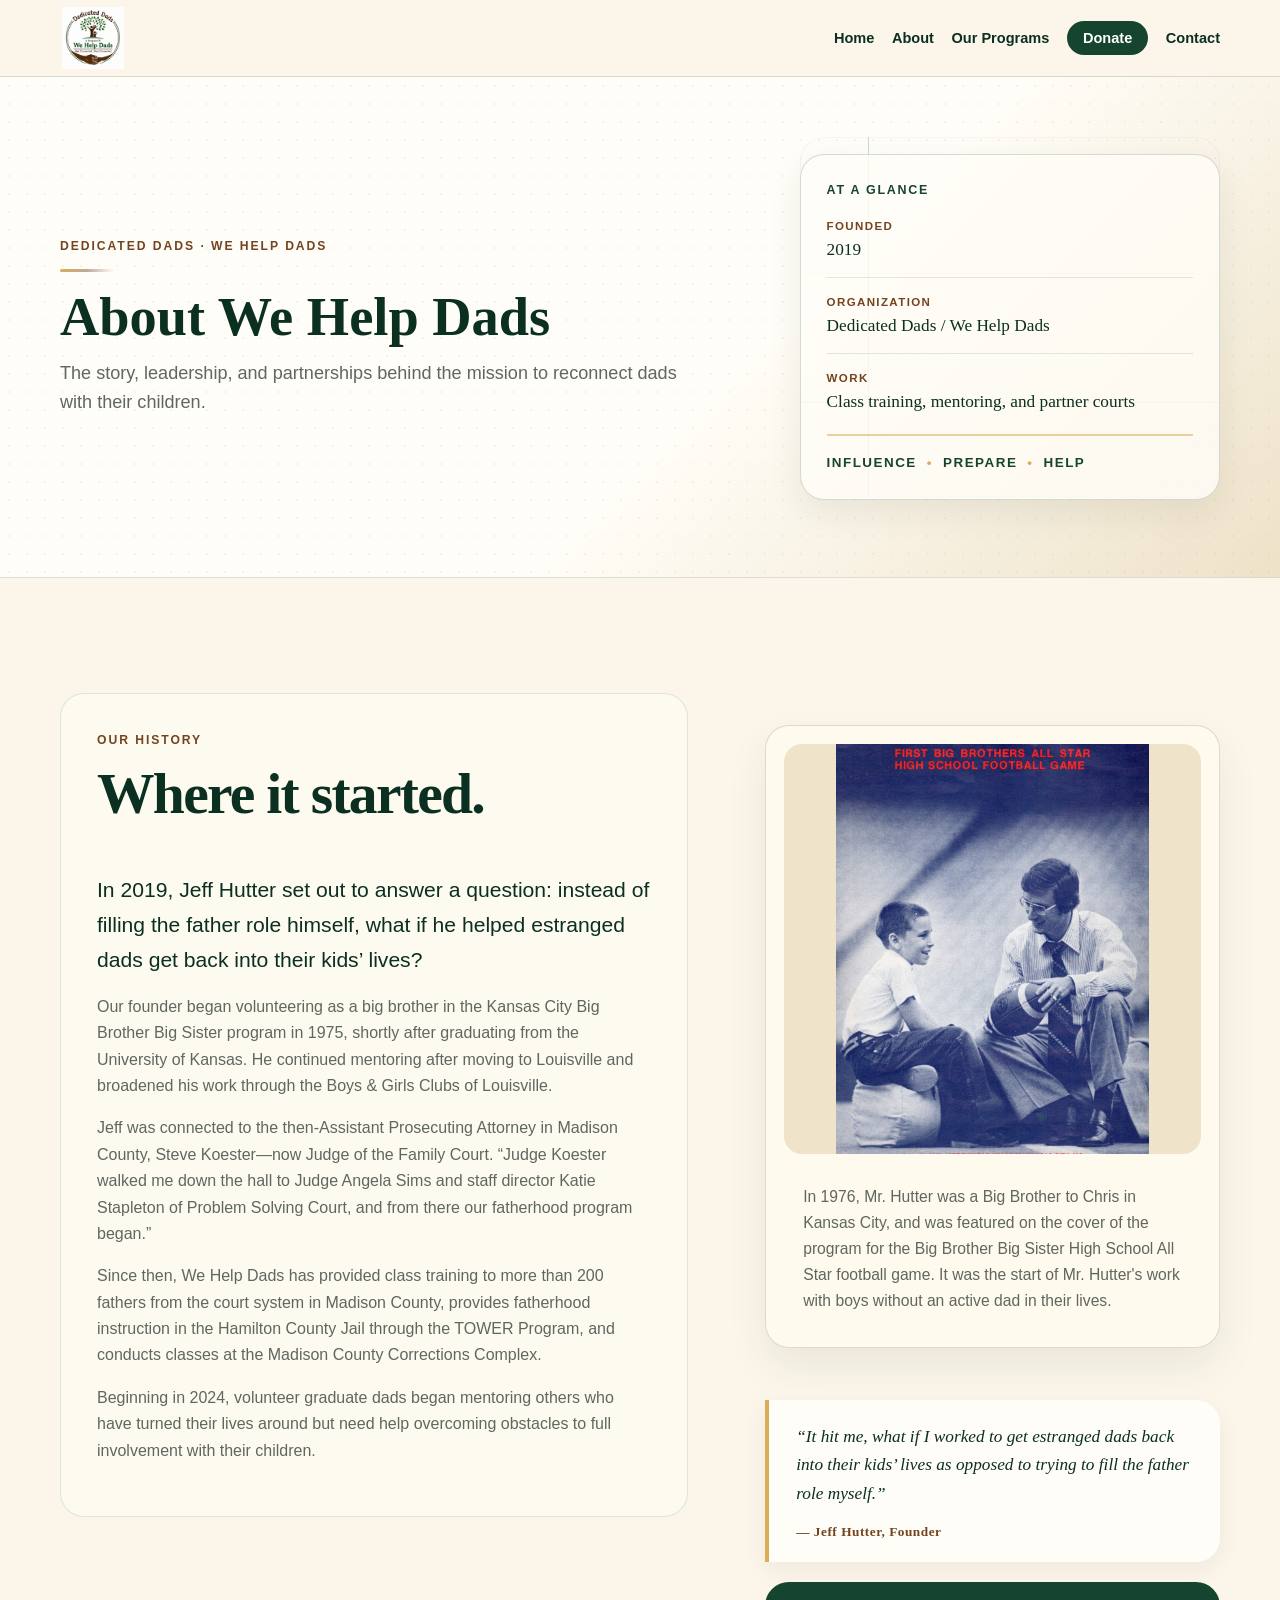
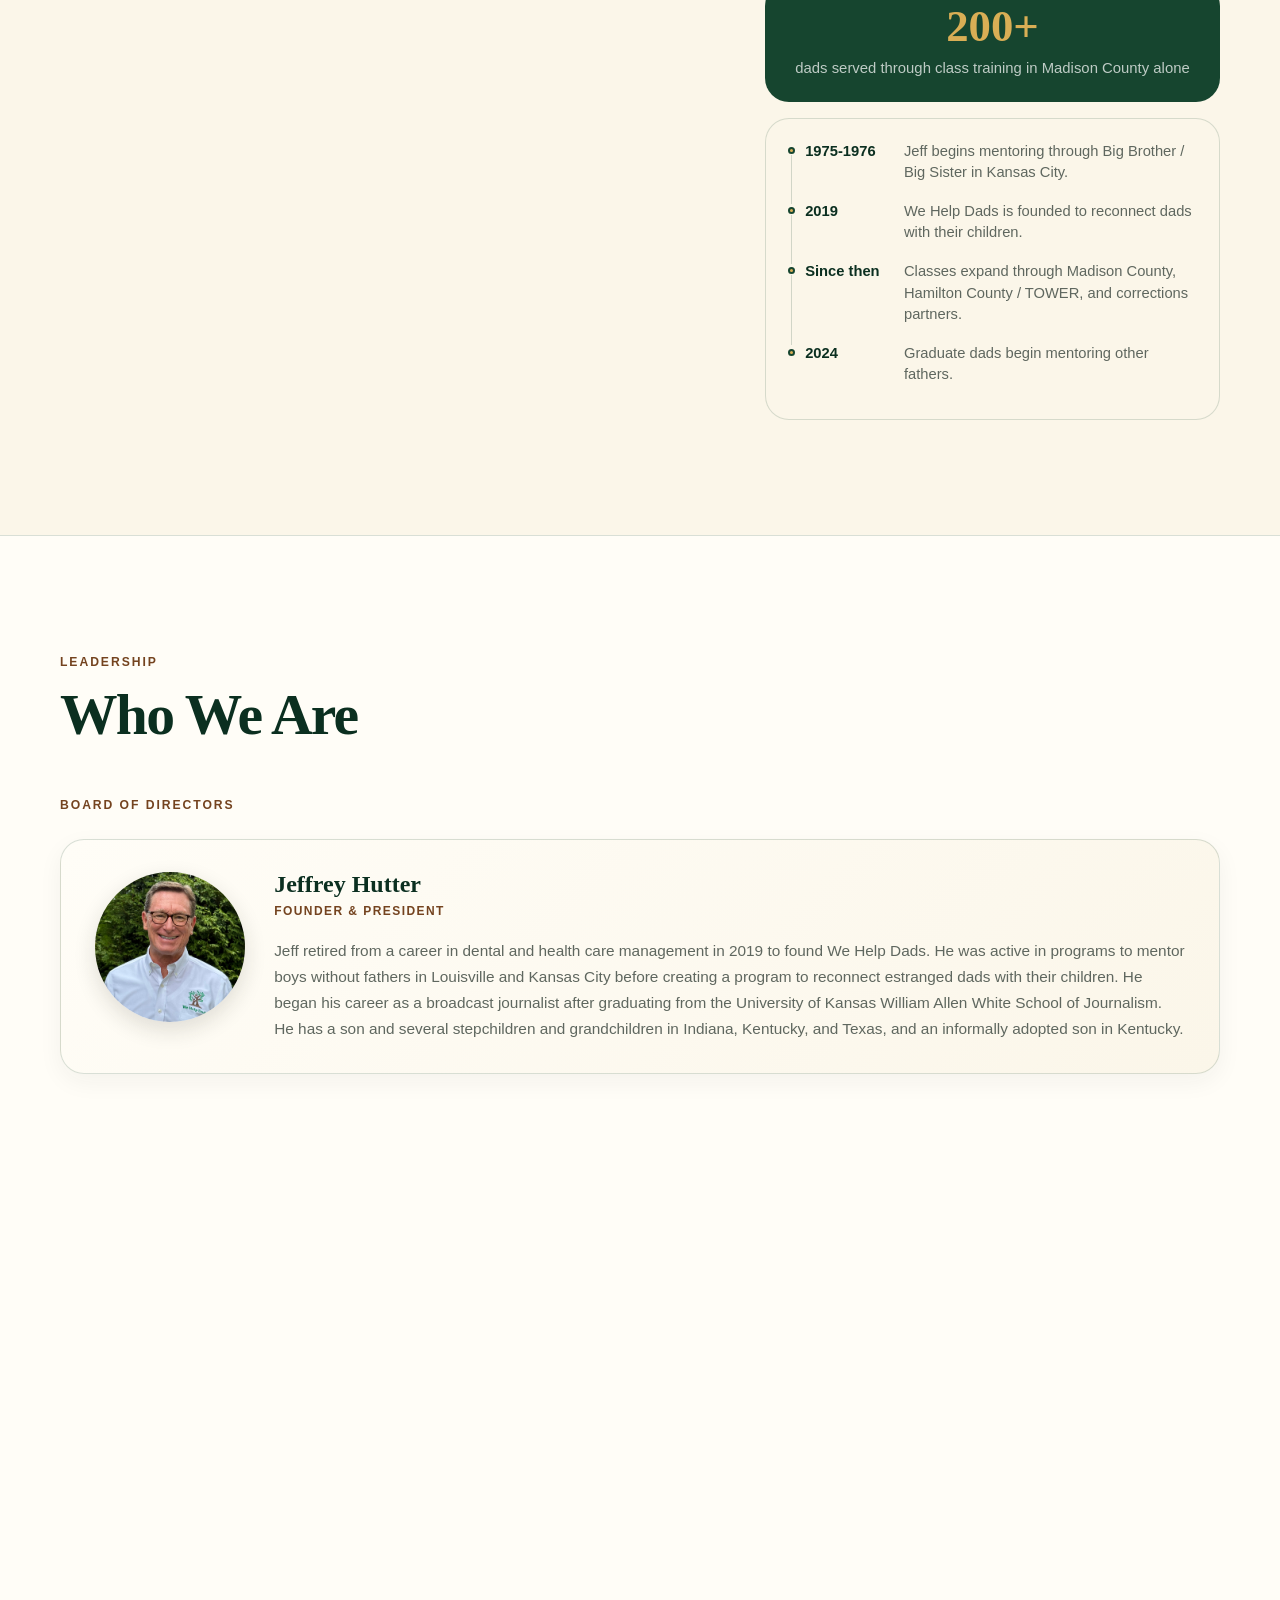
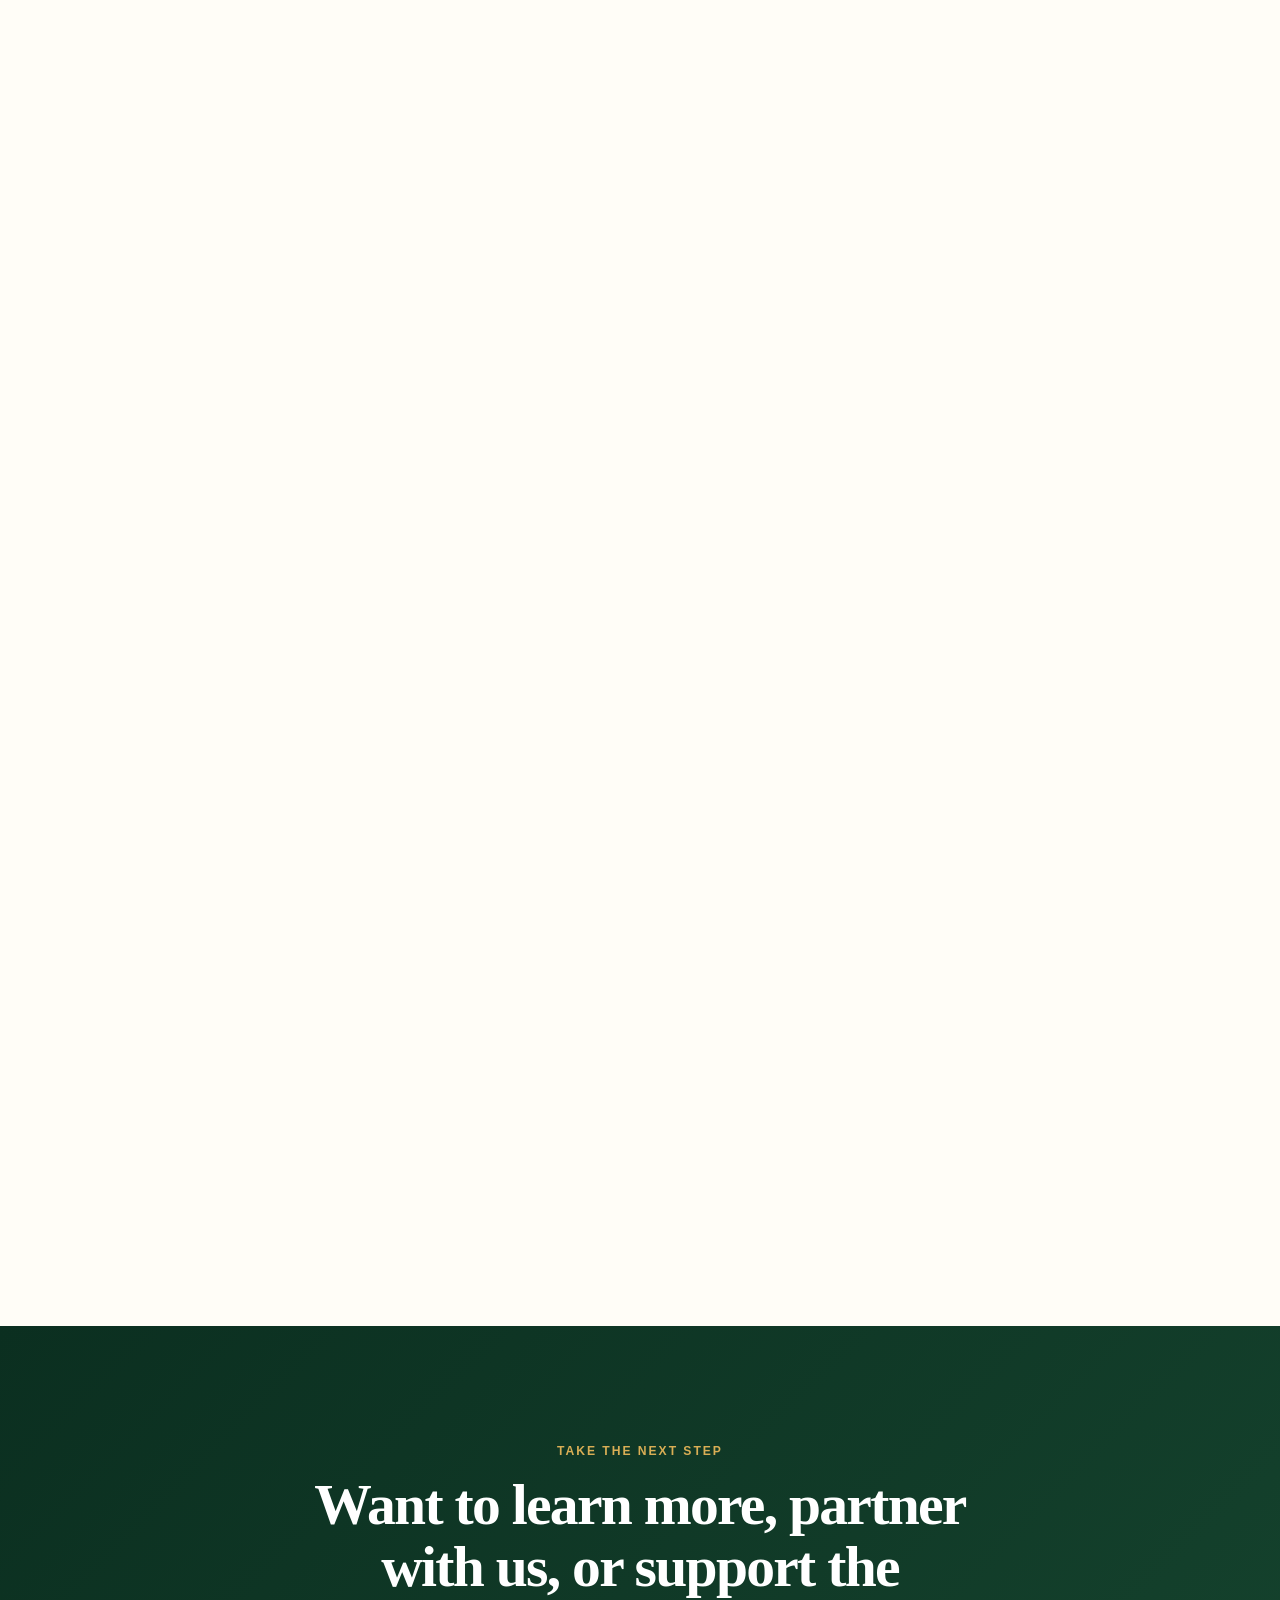
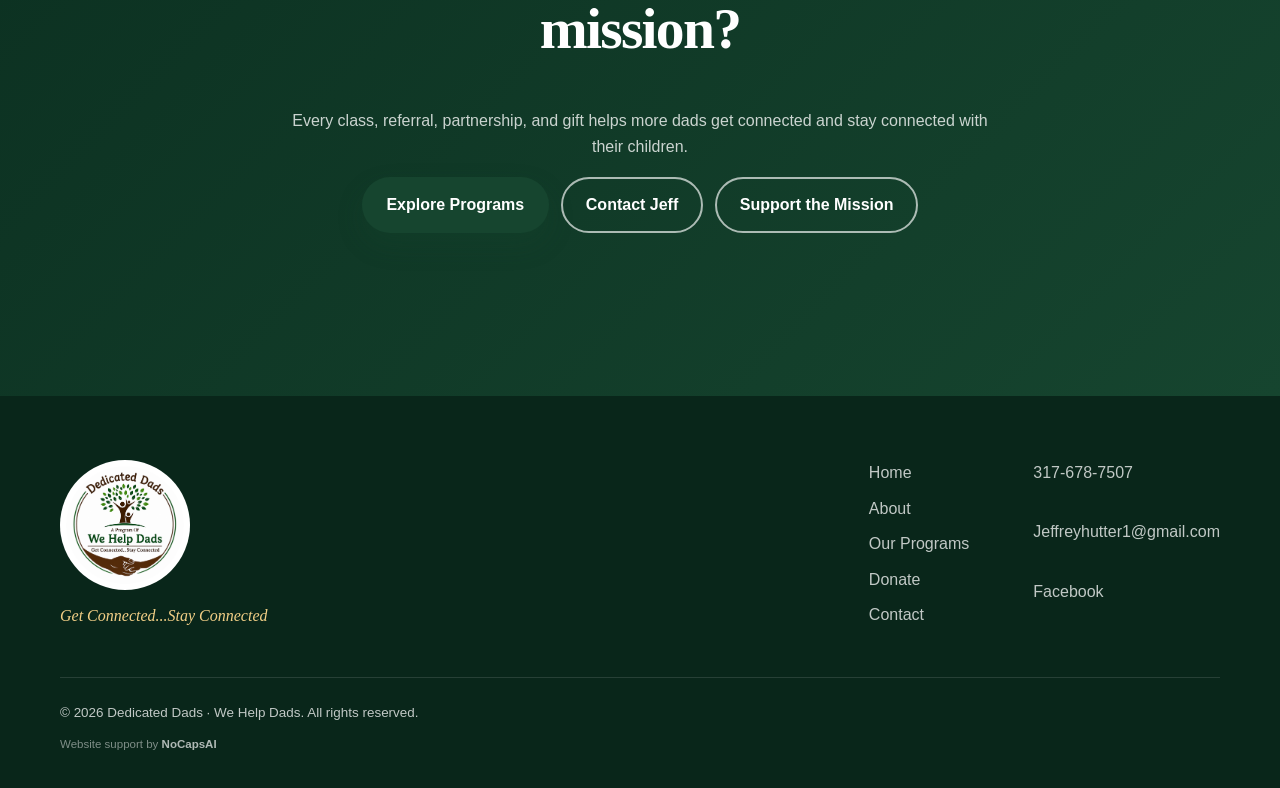
==== about.html @ ce5dfdf8 "Update site content photos and testimonial layout" ====
<!DOCTYPE html>
<html lang="en">
<head>
  <meta charset="UTF-8" />
  <meta name="viewport" content="width=device-width, initial-scale=1.0" />
  <title>About | We Help Dads — Dedicated Dads</title>
  <meta name="description" content="Learn about the history, leadership, and partner programs behind We Help Dads and the Dedicated Dads fatherhood program in Indiana." />
  <meta name="theme-color" content="#070d16" />
  <meta property="og:type" content="website" />
  <meta property="og:title" content="About | We Help Dads — Dedicated Dads" />
  <meta property="og:description" content="The story, leadership, and partnerships behind the mission to reconnect dads with their children." />
  <meta property="og:image" content="assets/logos/official-dedicated-dads-we-help-dads-logo.png" />
  <meta property="og:url" content="https://wehelpdads.org/about.html" />
  <meta name="twitter:card" content="summary_large_image" />
  <link rel="icon" href="assets/logos/official-dedicated-dads-we-help-dads-logo.png" type="image/png" />
  <link rel="stylesheet" href="styles.css?v=pages-v1" />
</head>
<body id="top">
  <a class="skip-link" href="#main">Skip to main content</a>

  <header class="site-header">
    <nav class="nav container" aria-label="Primary navigation">
      <a class="nav__brand" href="index.html" aria-label="We Help Dads home">
        <img src="assets/logos/official-dedicated-dads-we-help-dads-logo.png" alt="Dedicated Dads, a program of We Help Dads — Get Connected, Stay Connected" class="nav__logo" />
      </a>

      <button class="nav__toggle" id="navToggle" aria-expanded="false" aria-controls="navMenu" aria-label="Open menu">
        <span></span><span></span><span></span>
      </button>

      <ul class="nav__menu" id="navMenu">
        <li><a href="index.html">Home</a></li>

        <li class="nav__item--dropdown">
          <a href="about.html" aria-haspopup="true" aria-current="page">About</a>
          <ul class="nav__dropdown" aria-label="About">
            <li><a href="about.html#history">Our History</a></li>
            <li><a href="about.html#who-we-are">Who We Are</a></li>
            <li><a href="about.html#board">Board of Directors</a></li>
            <li><a href="about.html#partners">Partner Programs</a></li>
          </ul>
        </li>

        <li class="nav__item--dropdown">
          <a href="programs.html" aria-haspopup="true">Our Programs</a>
          <ul class="nav__dropdown" aria-label="Our Programs">
            <li><a href="programs.html">Programs Overview</a></li>
            <li><a href="programs.html#influence">Influence</a></li>
            <li><a href="programs.html#prepare">Prepare</a></li>
            <li><a href="programs.html#help">Help</a></li>
            <li><a href="programs.html#dedicated-dads-20">Dedicated Dads 2.0</a></li>
          </ul>
        </li>

        <li><a class="nav__cta" href="donate.html">Donate</a></li>
        <li><a href="contact.html">Contact</a></li>
      </ul>
    </nav>
  </header>

  <main id="main">
    <section class="page-banner page-banner--about" aria-labelledby="about-page-title">
      <div class="container page-banner__grid">
        <div class="page-banner__copy reveal">
          <p class="eyebrow">Dedicated Dads &middot; We Help Dads</p>
          <div class="hero-accent" aria-hidden="true"></div>
          <h1 id="about-page-title">About We Help Dads</h1>
          <p class="page-banner__lead">The story, leadership, and partnerships behind the mission to reconnect dads with their children.</p>
        </div>

        <aside class="about-summary reveal" aria-label="About We Help Dads summary">
          <p class="about-summary__kicker">At a glance</p>
          <dl class="about-summary__facts">
            <div>
              <dt>Founded</dt>
              <dd>2019</dd>
            </div>
            <div>
              <dt>Organization</dt>
              <dd>Dedicated Dads / We Help Dads</dd>
            </div>
            <div>
              <dt>Work</dt>
              <dd>Class training, mentoring, and partner courts</dd>
            </div>
          </dl>
          <p class="about-summary__pillars">Influence <span aria-hidden="true">&bull;</span> Prepare <span aria-hidden="true">&bull;</span> Help</p>
        </aside>
      </div>
    </section>

    <section class="section" id="history" aria-labelledby="history-title">
      <div class="container">
        <div class="history-layout">
          <div class="history-story reveal">
            <p class="eyebrow">Our History</p>
            <h2 id="history-title">Where it started.</h2>

            <p class="lead">In 2019, Jeff Hutter set out to answer a question: instead of filling the father role himself, what if he helped estranged dads get back into their kids&rsquo; lives?</p>

            <p>Our founder began volunteering as a big brother in the Kansas City Big Brother Big Sister program in 1975, shortly after graduating from the University of Kansas. He continued mentoring after moving to Louisville and broadened his work through the Boys &amp; Girls Clubs of Louisville.</p>

            <p>Jeff was connected to the then-Assistant Prosecuting Attorney in Madison County, Steve Koester&mdash;now Judge of the Family Court. &ldquo;Judge Koester walked me down the hall to Judge Angela Sims and staff director Katie Stapleton of Problem Solving Court, and from there our fatherhood program began.&rdquo;</p>

            <p>Since then, We Help Dads has provided class training to more than 200 fathers from the court system in Madison County, provides fatherhood instruction in the Hamilton County Jail through the TOWER Program, and conducts classes at the Madison County Corrections Complex.</p>

            <p>Beginning in 2024, volunteer graduate dads began mentoring others who have turned their lives around but need help overcoming obstacles to full involvement with their children.</p>
          </div>

          <aside class="history__aside reveal">
            <figure class="history-photo">
              <img src="assets/images/about/jeff-big-brother-1976.jpg" alt="Jeff Hutter as a Big Brother to Chris in Kansas City in 1976" />
              <figcaption>
                In 1976, Mr. Hutter was a Big Brother to Chris in Kansas City, and was featured on the cover of the program for the Big Brother Big Sister High School All Star football game. It was the start of Mr. Hutter's work with boys without an active dad in their lives.
              </figcaption>
            </figure>

            <blockquote class="history__quote">
              <p>&ldquo;It hit me, what if I worked to get estranged dads back into their kids&rsquo; lives as opposed to trying to fill the father role myself.&rdquo;</p>
              <cite>&mdash; Jeff Hutter, Founder</cite>
            </blockquote>

            <div class="history__side-grid">
              <div class="history__stat">
                <strong>200+</strong>
                <span>dads served through class training in Madison County alone</span>
              </div>

              <ol class="history-timeline" aria-label="We Help Dads milestones">
                <li><time>1975-1976</time><span>Jeff begins mentoring through Big Brother / Big Sister in Kansas City.</span></li>
                <li><time>2019</time><span>We Help Dads is founded to reconnect dads with their children.</span></li>
                <li><time>Since then</time><span>Classes expand through Madison County, Hamilton County / TOWER, and corrections partners.</span></li>
                <li><time>2024</time><span>Graduate dads begin mentoring other fathers.</span></li>
              </ol>
            </div>
          </aside>
        </div>
      </div>
    </section>

    <section class="section board" id="who-we-are" aria-labelledby="who-we-are-title">
      <div class="container">
        <div class="section-heading reveal">
          <p class="eyebrow">Leadership</p>
          <h2 id="who-we-are-title">Who We Are</h2>
        </div>

        <div id="board">
          <p class="eyebrow" style="margin-bottom:1.5rem">Board of Directors</p>

          <article class="board-card board-card--founder reveal">
            <img class="board-card__photo" src="assets/images/board/jeff-hutter.jpg" alt="Jeffrey Hutter, Founder and President of We Help Dads" />
            <div class="board-card__info">
              <h3 class="board-card__name">Jeffrey Hutter</h3>
              <p class="board-card__role">Founder &amp; President</p>
              <p class="board-card__bio">Jeff retired from a career in dental and health care management in 2019 to found We Help Dads. He was active in programs to mentor boys without fathers in Louisville and Kansas City before creating a program to reconnect estranged dads with their children. He began his career as a broadcast journalist after graduating from the University of Kansas William Allen White School of Journalism. He has a son and several stepchildren and grandchildren in Indiana, Kentucky, and Texas, and an informally adopted son in Kentucky.</p>
            </div>
          </article>

          <div class="board__member-grid">
            <article class="board-card board-card--photo reveal">
              <img class="board-card__photo" src="assets/images/board/randy-jaros.jpg" alt="Randy Jaros, Treasurer" />
              <div class="board-card__info">
                <h3 class="board-card__name">Randy Jaros</h3>
                <p class="board-card__role">Treasurer</p>
              </div>
            </article>

            <article class="board-card board-card--photo board-card--bio reveal">
              <img class="board-card__photo" src="assets/images/board/ryno-farley.png" alt="Ryan Farley, Secretary" />
              <div class="board-card__info">
                <h3 class="board-card__name">Ryan Farley</h3>
                <p class="board-card__role">Secretary</p>
                <p class="board-card__bio">Ryan is a dedicated addiction recovery professional with over 6 years of experience in mental health and substance use treatment. He has a strong background in program development, mentorship, and community outreach, with a passion for breaking the stigma surrounding addiction and promoting recovery. As a full-time father of two, Ryan leads with purpose, balancing his professional work with his most important role&mdash;being present for his children every day. He is committed to helping individuals and families find hope, build resilience, and create lasting change through support, education, and second chances.</p>
              </div>
            </article>

            <article class="board-card board-card--photo reveal">
              <div class="board-card__initials" aria-hidden="true">TJ</div>
              <div class="board-card__info">
                <h3 class="board-card__name">Tressena Jones</h3>
                <p class="board-card__role">Board Member</p>
              </div>
            </article>

            <article class="board-card board-card--photo reveal">
              <img class="board-card__photo" src="assets/images/board/mike-cox.jpg" alt="Mike Cox, Board Member" />
              <div class="board-card__info">
                <h3 class="board-card__name">Mike Cox</h3>
                <p class="board-card__role">Board Member</p>
              </div>
            </article>
          </div>
        </div>

        <section class="advisors-panel reveal" aria-labelledby="advisors-title">
          <div>
            <p class="eyebrow">Program Advisors</p>
            <h3 id="advisors-title">Guidance rooted in psychology, court experience, and fatherhood support.</h3>
          </div>
          <ul class="board__advisor-list">
            <li><strong>John Wenger, Ph.D</strong><span>Psychology, Advisor to Madison County, IN, Problem Solving Court</span></li>
            <li><strong>Tom Murray, Ph.D</strong><span>Psychology, Initial Program Advisor &amp; Instructor, Anderson University</span></li>
          </ul>
        </section>
      </div>
    </section>

    <section class="section start" id="partners" aria-labelledby="partners-title">
      <div class="container">
        <div class="section-heading reveal">
          <p class="eyebrow">Where We Work</p>
          <h2 id="partners-title">Partner Programs</h2>
          <p>We Help Dads has been a fatherhood resource for these court programs across Indiana.</p>
        </div>

        <div class="partner-list reveal">
          <ul>
            <li>The Problem Solving Court of Madison County</li>
            <li>The Problem Solving Court of Grant County</li>
            <li>The TOWER Program on Hamilton County Corrections</li>
            <li>The Madison County Correction Department</li>
            <li>The Madison County Community Justice Department</li>
          </ul>
          <div class="partner-list__note">
            <p>We Help Dads coordinates for Madison County Family Court a grant from the Indiana Supreme Court to provide free legal assistance to parents referred by agencies seeking expanded rights with their children.</p>
          </div>
        </div>
      </div>
    </section>

    <section class="section about-cta" id="contact" aria-labelledby="contact-title">
      <div class="container section-heading section-heading--center reveal">
        <p class="eyebrow">Take the next step</p>
        <h2 id="contact-title">Want to learn more, partner with us, or support the mission?</h2>
        <p>Every class, referral, partnership, and gift helps more dads get connected and stay connected with their children.</p>
        <div class="button-row button-row--center">
          <a class="btn btn--primary" href="programs.html">Explore Programs</a>
          <a class="btn btn--secondary" href="contact.html">Contact Jeff</a>
          <a class="btn btn--secondary" href="donate.html">Support the Mission</a>
        </div>
      </div>
    </section>
  </main>

  <!-- TODO: Do not add mascot/assistant widget unless Jeff explicitly approves it. -->

  <footer class="footer">
    <div class="container footer__grid">
      <div class="footer__brand">
        <img src="assets/logos/official-dedicated-dads-we-help-dads-logo.png" alt="Dedicated Dads, a program of We Help Dads" />
        <p>Get Connected...Stay Connected</p>
      </div>

      <nav class="footer__nav" aria-label="Footer navigation">
        <a href="index.html">Home</a>
        <a href="about.html">About</a>
        <a href="programs.html">Our Programs</a>
        <a href="donate.html">Donate</a>
        <a href="contact.html">Contact</a>
      </nav>

      <div class="footer__contact">
        <a href="tel:+13176787507">317-678-7507</a>
        <a href="mailto:Jeffreyhutter1@gmail.com">Jeffreyhutter1@gmail.com</a>
        <a href="https://www.facebook.com/WeHelpDads/" target="_blank" rel="noopener noreferrer">Facebook</a>
      </div>

      <p class="footer__legal">&copy; <span id="year"></span> Dedicated Dads &middot; We Help Dads. All rights reserved.</p>
      <p class="footer__credit">Website support by <a href="https://nocapsai.com" target="_blank" rel="noopener noreferrer">NoCapsAI</a></p>
    </div>
  </footer>

  <script src="script.js?v=board-v1"></script>
</body>
</html>
---- styles.css ----
:root {
  --cream:#fbf6e9; --paper:#fffdf7; --cream-deep:#eee2c8;
  --forest:#16452f; --forest-dark:#0b2f20; --leaf:#2c7a47;
  --brown:#74431f; --tan:#c79a61; --gold:#d9ae55;
  --ink:#20251f; --muted:#5f675f; --line:rgba(22,69,47,.16);
  --shadow:0 24px 60px rgba(32,37,31,.13); --radius:24px;
  --maxw:1160px; --ease:cubic-bezier(.22,.61,.36,1);
}
*,*::before,*::after{box-sizing:border-box}
html{scroll-behavior:smooth;scroll-padding-top:96px}
body{margin:0;color:var(--ink);background:var(--cream);font-family:"Segoe UI",Roboto,Arial,sans-serif;line-height:1.65;-webkit-font-smoothing:antialiased}
body::before{content:"";position:fixed;inset:0;z-index:-1;opacity:.35;background-image:radial-gradient(rgba(116,67,31,.12) .7px,transparent .7px);background-size:18px 18px}
h1,h2,h3,blockquote{margin-top:0;color:var(--forest-dark);font-family:Georgia,"Times New Roman",serif;line-height:1.08}
h1{font-size:4.35rem;letter-spacing:0}
h2{font-size:clamp(2.15rem,4.5vw,3.7rem);letter-spacing:-.03em}
h3{font-size:1.45rem} p{margin:0 0 1rem} a{color:inherit;text-decoration:none} img{display:block;max-width:100%}
.container{width:min(var(--maxw),91%);margin-inline:auto}.section{padding:clamp(4.5rem,9vw,8rem) 0}
.skip-link{position:fixed;top:-4rem;left:1rem;z-index:999;padding:.7rem 1rem;color:#fff;background:var(--forest);border-radius:8px}.skip-link:focus{top:1rem}
:focus-visible{outline:3px solid var(--gold);outline-offset:4px;border-radius:5px}
.eyebrow{margin-bottom:.8rem;color:var(--brown);font-size:.76rem;font-weight:800;letter-spacing:.16em;text-transform:uppercase}
.lead{color:var(--forest-dark);font-size:clamp(1.12rem,2vw,1.32rem)}
.section-heading{max-width:700px;margin-bottom:3rem}.section-heading--center{margin-inline:auto;text-align:center}.section-heading>p:last-child{color:var(--muted);font-size:1.08rem}
.button-row{display:flex;flex-wrap:wrap;gap:.8rem;align-items:center}.button-row--center{justify-content:center}
.btn{display:inline-flex;min-height:50px;align-items:center;justify-content:center;padding:.8rem 1.4rem;border:2px solid transparent;border-radius:999px;font-weight:750;transition:.2s var(--ease)}
.btn:hover{transform:translateY(-2px)}.btn--primary{color:#fff;background:var(--forest);box-shadow:0 12px 26px rgba(22,69,47,.24)}.btn--primary:hover{background:var(--forest-dark)}
.btn--secondary{color:var(--forest);border-color:var(--forest)}.btn--secondary:hover{background:rgba(22,69,47,.07)}.btn--light{color:var(--forest-dark);background:var(--cream)}
.btn--outline-light{color:#fff;border-color:rgba(255,255,255,.65)}.btn--outline-light:hover{background:rgba(255,255,255,.1)}

.site-header{position:sticky;top:0;z-index:100;background:rgba(251,246,233,.94);border-bottom:1px solid var(--line);backdrop-filter:blur(16px)}
.nav{min-height:76px;display:flex;align-items:center;justify-content:space-between;gap:1.5rem}.nav__brand{flex:none}.nav__logo{width:66px;height:62px;object-fit:contain}
.nav__menu{display:flex;align-items:center;gap:1.1rem;margin:0;padding:0;list-style:none}.nav__menu a{color:var(--forest-dark);font-size:.91rem;font-weight:700}.nav__menu a:hover{color:var(--brown)}
.nav__item--dropdown{position:relative}.nav__dropdown{position:absolute;top:calc(100% + .75rem);left:0;min-width:170px;margin:0;padding:.55rem;list-style:none;background:var(--paper);border:1px solid var(--line);border-radius:12px;box-shadow:var(--shadow);opacity:0;transform:translateY(-6px);pointer-events:none;transition:.2s var(--ease)}
.nav__item--dropdown:hover .nav__dropdown,.nav__item--dropdown:focus-within .nav__dropdown{opacity:1;transform:none;pointer-events:auto}.nav__dropdown a{display:block;padding:.55rem .7rem;color:var(--forest-dark);border-radius:8px}.nav__dropdown a:hover{background:rgba(22,69,47,.08)}
.nav__cta{padding:.55rem 1rem;color:#fff!important;background:var(--forest);border-radius:999px}.nav__toggle{display:none;padding:.5rem;border:0;background:none;cursor:pointer}
.nav__toggle span{display:block;width:26px;height:2px;margin:5px 0;background:var(--forest);transition:.2s}.nav__toggle[aria-expanded=true] span:nth-child(1){transform:translateY(7px) rotate(45deg)}
.nav__toggle[aria-expanded=true] span:nth-child(2){opacity:0}.nav__toggle[aria-expanded=true] span:nth-child(3){transform:translateY(-7px) rotate(-45deg)}

/* Mission-first split hero */
.hero{position:relative;overflow:hidden;background:radial-gradient(ellipse at 18% 55%,rgba(217,174,85,.12),transparent 52%),var(--paper);border-bottom:1px solid var(--line)}
.hero::before{content:"";position:absolute;inset:0;z-index:0;background-image:radial-gradient(rgba(116,67,31,.06) .7px,transparent .7px);background-size:20px 20px;pointer-events:none}
.hero__grid{position:relative;z-index:1;display:grid;grid-template-columns:1fr .6fr;gap:0;align-items:stretch}
.hero__content{display:flex;flex-direction:column;justify-content:center;padding:clamp(3rem,6vw,4.5rem) clamp(2rem,4vw,3rem) clamp(3rem,6vw,4.5rem) 0;border-right:1px solid var(--line)}
.hero__brand-label{margin:0 0 1rem;color:var(--brown);font-size:.76rem;font-weight:800;letter-spacing:.13em;text-transform:uppercase;opacity:0;animation:fadeLift .6s .05s var(--ease) forwards}
.hero__gold-bar{width:44px;height:3px;background:linear-gradient(90deg,var(--gold),rgba(217,174,85,.25));border-radius:2px;margin-bottom:1.1rem;opacity:0;animation:fadeLift .5s .12s var(--ease) forwards}
.hero__mission-eyebrow{margin:0 0 .5rem;color:var(--leaf);font-size:.73rem;font-weight:800;letter-spacing:.22em;text-transform:uppercase;opacity:0;animation:fadeLift .6s .18s var(--ease) forwards}
.hero__headline{margin:0 0 1.2rem;color:var(--forest-dark);font-family:Georgia,"Times New Roman",serif;font-size:clamp(1.7rem,3vw,2.5rem);line-height:1.14;letter-spacing:-.02em;opacity:0;animation:fadeLift .7s .28s var(--ease) forwards}
.hero__statement{flex:none;margin:0 0 1.8rem;padding:1rem 1.25rem;color:var(--forest-dark);background:rgba(22,69,47,.045);border-left:3px solid var(--gold);border-radius:0 10px 10px 0;font-family:Georgia,serif;font-size:clamp(.97rem,1.55vw,1.08rem);font-style:italic;line-height:1.72;opacity:0;animation:fadeLift .7s .4s var(--ease) forwards}
.hero__actions{margin-bottom:1.4rem;opacity:0;animation:fadeLift .6s .56s var(--ease) forwards}
.hero__tagline{margin:0;color:var(--brown);font-family:Georgia,serif;font-style:italic;font-size:.93rem;opacity:0;animation:fadeLift .6s .68s var(--ease) forwards}
.hero__panel{background:var(--forest-dark);display:flex;align-items:stretch;opacity:0;animation:fadeLift .8s .15s var(--ease) forwards}
.hero__panel-inner{display:flex;flex-direction:column;justify-content:center;padding:clamp(2.5rem,5vw,3.5rem) clamp(2rem,4vw,2.75rem);width:100%}
.hero__panel-eyebrow{margin:0 0 1.75rem;color:var(--gold);font-size:.72rem;font-weight:800;letter-spacing:.2em;text-transform:uppercase}
.hero__pillars{list-style:none;margin:0;padding:0}
.hero__pillar{display:flex;align-items:baseline;gap:.85rem;padding:1.1rem 0;border-bottom:1px solid rgba(255,255,255,.09)}
.hero__pillar:last-child{border-bottom:0}
.hero__pillar-num{flex-shrink:0;color:var(--gold);font-family:Georgia,serif;font-size:.82rem;font-weight:700;letter-spacing:.04em}
.hero__pillar-name{color:rgba(255,255,255,.88);font-family:Georgia,serif;font-size:clamp(1.5rem,2.4vw,2rem);font-weight:400;line-height:1.1;text-decoration:none;transition:.15s var(--ease)}
.hero__pillar-name:hover{color:#fff}
.hero__panel-note{margin:2rem 0 0;padding-top:1.5rem;border-top:1px solid rgba(255,255,255,.08);color:rgba(255,255,255,.32);font-size:.72rem;letter-spacing:.1em;text-transform:uppercase}

.start,.community,.board,.contact{background:var(--paper)}.action-cards{display:grid;grid-template-columns:repeat(3,1fr);gap:1.25rem}
.action-card{display:flex;min-height:290px;flex-direction:column;padding:2rem;background:var(--cream);border:1px solid var(--line);border-radius:var(--radius);box-shadow:0 10px 30px rgba(32,37,31,.05);transition:.25s var(--ease)}
.action-card:hover{transform:translateY(-7px);border-color:rgba(116,67,31,.35);box-shadow:var(--shadow)}.action-card>span{color:var(--tan);font-family:Georgia,serif;font-size:2rem;font-weight:800}
.action-card h3{margin:auto 0 .7rem;font-size:1.75rem}.action-card p{color:var(--muted)}.action-card b{margin-top:auto;color:var(--forest)}

.split{display:grid;grid-template-columns:1fr 1fr;gap:clamp(3rem,7vw,6rem);align-items:center}.split__content>p:not(.eyebrow):not(.lead){color:var(--muted)}
.photo-stack{position:relative;min-height:570px}.photo-stack__main{width:83%;height:510px;object-fit:cover;object-position:52% 38%;border-radius:var(--radius);box-shadow:var(--shadow)}
.photo-stack__accent{position:absolute;right:0;bottom:0;width:49%;height:250px;object-fit:cover;object-position:58% 34%;border:10px solid var(--cream);border-radius:var(--radius);box-shadow:var(--shadow)}
.check-list{display:grid;gap:.7rem;margin:1.5rem 0 0;padding:0;list-style:none}.check-list li{position:relative;padding-left:2rem;font-weight:700}
.check-list li::before{content:"✓";position:absolute;left:0;top:.1rem;width:1.4rem;height:1.4rem;color:#fff;background:var(--leaf);border-radius:50%;line-height:1.4rem;text-align:center;font-size:.8rem}

.program{color:rgba(255,255,255,.82);background:var(--forest-dark)}.program h2,.program h3{color:#fff}.program .eyebrow{color:var(--gold)}
.program__intro{display:grid;grid-template-columns:1fr .8fr;gap:3rem;align-items:end;margin-bottom:3rem}.program__intro>p{font-size:1.1rem}
.program__grid{display:grid;grid-template-columns:repeat(3,1fr);gap:1.2rem}.info-card,.class-callout{padding:clamp(1.8rem,4vw,2.6rem);border-radius:var(--radius)}
.info-card{background:rgba(255,255,255,.07);border:1px solid rgba(255,255,255,.13)}.info-card>span{display:inline-block;margin-bottom:2.5rem;color:var(--gold);font-size:.75rem;font-weight:800;letter-spacing:.12em;text-transform:uppercase}
.info-card h3{font-size:1.75rem}.class-callout{grid-column:1/-1;background:var(--brown)}.class-callout h3{max-width:700px;font-size:clamp(1.7rem,3.5vw,2.6rem)}.class-callout>p:not(.eyebrow){max-width:680px}

.gallery{display:grid;grid-template-columns:repeat(4,1fr);grid-auto-rows:235px;gap:.9rem}.gallery__item{margin:0;overflow:hidden;border-radius:18px;background:var(--cream-deep)}
.gallery__item--wide{grid-column:span 2}.gallery__item--tall{grid-row:span 2}.gallery__item img{width:100%;height:100%;object-fit:cover;transition:transform .5s var(--ease)}.gallery__item:hover img{transform:scale(1.035)}
.gallery__item:nth-child(1) img{object-position:52% 42%}.gallery__item:nth-child(2) img{object-position:52% 37%}.gallery__item:nth-child(3) img{object-position:58% 30%}.gallery__item:nth-child(4) img{object-position:56% 30%}.gallery__item:nth-child(5) img{object-position:48% 52%}
.community__footer{display:flex;justify-content:space-between;gap:1rem;margin-top:1.4rem;padding-top:1.4rem;border-top:1px solid var(--line)}.community__footer p{margin:0;color:var(--muted)}.community__footer a,.board a{color:var(--forest);font-weight:800}

.founder__grid{display:grid;grid-template-columns:1.1fr .9fr;gap:clamp(2rem,5vw,4.5rem)}.founder__story{padding:clamp(2rem,5vw,4rem);background:var(--paper);border-radius:var(--radius);box-shadow:var(--shadow)}
.founder__story .btn{margin-top:1rem}.founder__quote{display:flex;flex-direction:column;justify-content:center;padding:clamp(2rem,5vw,3.5rem);color:#fff;background:var(--forest);border-radius:var(--radius)}
.founder__story .btn+p{margin:1rem 0 0}.founder__story .btn+p a{color:var(--forest);font-size:.9rem;font-weight:800}
.founder__quote img{width:155px;margin:0 auto 2rem;padding:.5rem;background:#fff;border-radius:50%}.founder__quote h3{margin:0 0 1.2rem;color:#fff;font-size:clamp(1.7rem,3vw,2.5rem)}.founder__quote p{margin:0;color:rgba(255,255,255,.75);font-size:1.08rem}

.refer{color:#fff;background:var(--brown)}.refer h2{color:#fff}.refer .eyebrow{color:#f2cf86}.refer__inner{display:grid;grid-template-columns:1fr auto;gap:3rem;align-items:center}.refer__inner>div:first-child{max-width:780px}.refer__inner p:last-child{color:rgba(255,255,255,.82);font-size:1.08rem}
.donate-placeholder{max-width:980px;margin:auto;padding:clamp(2rem,5vw,3.25rem);text-align:center;background:var(--paper);border:1px solid var(--line);border-radius:var(--radius);box-shadow:0 12px 30px rgba(32,37,31,.06)}
.donate-placeholder h2{margin-bottom:1rem}.donate-placeholder>p:not(.eyebrow){max-width:680px;margin-inline:auto;color:var(--muted);font-size:1.08rem}.giving-grid{display:grid;grid-template-columns:repeat(3,1fr);gap:1rem;margin-top:1.7rem}
.giving-card{display:flex;min-height:245px;flex-direction:column;align-items:center;justify-content:center;padding:1.35rem;background:var(--cream);border:1px solid var(--line);border-radius:18px;box-shadow:0 8px 22px rgba(32,37,31,.05)}.giving-card strong{color:var(--forest);font-family:Georgia,serif;font-size:2.7rem;line-height:1}.giving-card span{min-height:3rem;margin:.85rem 0 1rem;color:var(--muted)}.giving-card .btn{width:100%;max-width:230px;font-size:.86rem}.donate__note{margin:1.25rem 0 0;color:var(--muted);font-size:.92rem}
.board{border-top:1px solid var(--line)}.board__inner{display:grid;grid-template-columns:.7fr 1.3fr;gap:4rem}
.board__grid{display:grid;grid-template-columns:repeat(3,1fr);gap:1.1rem;margin:1.25rem 0 1.5rem}
.board-card{padding:1.6rem 1.75rem;background:var(--cream);border:1px solid var(--line);border-radius:var(--radius);box-shadow:0 8px 24px rgba(32,37,31,.05);transition:.25s var(--ease)}
.board-card:hover{transform:translateY(-4px);box-shadow:var(--shadow)}
.board-card--founder{display:grid;grid-template-columns:150px 1fr;gap:1.8rem;align-items:start;margin-bottom:1.15rem;padding:2rem 2.15rem;background:linear-gradient(135deg,var(--paper),var(--cream))}
.board-card__photo{display:block;width:104px;height:104px;object-fit:cover;object-position:50% 15%;border-radius:50%;box-shadow:0 8px 22px rgba(32,37,31,.14);margin-bottom:.9rem}
.board-card--founder .board-card__photo{width:150px;height:150px;margin:0}
.board__member-grid{display:grid;grid-template-columns:repeat(4,1fr);gap:1rem;margin-bottom:1.5rem}
.board-card--photo{display:flex;min-height:100%;flex-direction:column;align-items:flex-start;margin-bottom:0;padding:1.35rem}
.board-card--photo .board-card__photo{width:104px;height:104px;margin:0 0 1rem}
.board-card--bio{grid-column:span 2}
.board-card__initials{display:flex;width:104px;height:104px;align-items:center;justify-content:center;margin-bottom:.9rem;background:var(--forest);border-radius:50%;color:#fff;font-family:Georgia,serif;font-size:1.75rem;font-weight:700;letter-spacing:.02em;box-shadow:0 8px 22px rgba(32,37,31,.14)}
.board-card--photo .board-card__initials{margin:0 0 1rem;flex-shrink:0}
.board-card__name{margin:0 0 .3rem;font-size:1.15rem;color:var(--forest-dark)}
.board-card--founder .board-card__name{font-size:1.5rem}
.board-card__role{margin:0 0 .65rem;color:var(--brown);font-size:.75rem;font-weight:800;letter-spacing:.12em;text-transform:uppercase}
.board-card--founder .board-card__role{margin-bottom:1rem}
.board-card__bio{margin:0;color:var(--muted);font-size:.96rem;line-height:1.68}
.advisors-panel{display:grid;grid-template-columns:.9fr 1.1fr;gap:2rem;align-items:start;margin-top:2rem;padding:1.75rem 2rem;background:var(--cream);border:1px solid var(--line);border-radius:var(--radius)}
.advisors-panel h3{margin:0;font-size:1.45rem}
.board__advisor-list{margin:.2rem 0 0;padding:0;list-style:none;display:grid;gap:.75rem}
.board__advisor-list li{display:grid;gap:.15rem;padding-bottom:.75rem;color:var(--muted);font-size:.94rem;border-bottom:1px solid rgba(22,69,47,.12)}
.board__advisor-list li:last-child{padding-bottom:0;border-bottom:0}
.board__advisor-list strong{color:var(--forest-dark)}

/* Homepage explore grid */
.home-links{background:var(--paper)}
.home-links__grid{display:grid;grid-template-columns:repeat(4,1fr);gap:1.1rem;margin-top:1.75rem}
.home-links__card{display:block;padding:1.75rem 2rem;background:var(--cream);border:1px solid var(--line);border-radius:var(--radius);box-shadow:0 8px 24px rgba(32,37,31,.05);text-decoration:none;color:inherit;transition:.25s var(--ease)}
.home-links__card:hover{transform:translateY(-5px);border-color:rgba(116,67,31,.35);box-shadow:var(--shadow)}
.home-links__card h3{margin:0 0 .5rem;font-size:1.3rem;color:var(--forest-dark)}
.home-links__card p{margin:0;color:var(--muted);font-size:.93rem;line-height:1.55}

/* About page */
.page-banner{position:relative;overflow:hidden;padding:clamp(3.25rem,6vw,5.8rem) 0;background:linear-gradient(135deg,var(--paper) 0%,var(--paper) 58%,var(--cream-deep) 100%);border-bottom:1px solid var(--line)}
.page-banner::before{content:"";position:absolute;inset:0;opacity:.42;background-image:radial-gradient(rgba(116,67,31,.13) .8px,transparent .8px);background-size:18px 18px;pointer-events:none}
.page-banner::after{content:"";position:absolute;right:max(1rem,calc((100% - var(--maxw))/2));top:12%;width:min(36vw,420px);height:72%;opacity:.2;background:linear-gradient(90deg,transparent 0 16%,var(--forest) 16% calc(16% + 1px),transparent calc(16% + 1px) 100%),linear-gradient(0deg,transparent 0 26%,var(--brown) 26% calc(26% + 1px),transparent calc(26% + 1px) 100%),linear-gradient(0deg,transparent 0 62%,var(--gold) 62% calc(62% + 1px),transparent calc(62% + 1px) 100%);border:1px solid rgba(22,69,47,.18);border-radius:var(--radius);pointer-events:none}
.page-banner .container{position:relative;z-index:1}
.page-banner__grid{display:grid;grid-template-columns:minmax(0,1fr) minmax(290px,420px);gap:clamp(2rem,5vw,4rem);align-items:center}
.page-banner__grid--simple{grid-template-columns:minmax(0,1fr) minmax(260px,360px)}
.page-banner h1{font-size:clamp(2.1rem,4.8vw,3.4rem);margin-bottom:.75rem}
.page-banner__lead{color:var(--muted);font-size:1.13rem;max-width:620px;margin-bottom:0}
.hero-accent{width:54px;height:3px;margin:0 0 1rem;background:linear-gradient(90deg,var(--gold),rgba(116,67,31,.45),transparent);border-radius:999px}
.hero-badges{display:flex;flex-wrap:wrap;gap:.55rem;margin:1.35rem 0 0;padding:0;list-style:none}
.hero-badges li{padding:.48rem .78rem;color:var(--forest-dark);background:rgba(255,253,247,.78);border:1px solid rgba(22,69,47,.16);border-radius:999px;font-size:.78rem;font-weight:850;letter-spacing:.08em;text-transform:uppercase}
.hero-feature{position:relative;padding:1rem;background:rgba(255,253,247,.8);border:1px solid rgba(22,69,47,.18);border-radius:var(--radius);box-shadow:0 16px 42px rgba(32,37,31,.1)}
.hero-feature::before{content:"";position:absolute;inset:.65rem;border:1px solid rgba(217,174,85,.26);border-radius:calc(var(--radius) - 8px);pointer-events:none}
.hero-feature--photo figure{position:relative;margin:0;overflow:hidden;border-radius:18px;background:var(--cream-deep)}
.hero-feature--photo img{width:100%;height:270px;object-fit:cover;object-position:center 36%}
.hero-feature--photo figcaption{position:absolute;left:1rem;right:1rem;bottom:1rem;padding:.65rem .75rem;color:#fff;background:rgba(11,47,32,.88);border:1px solid rgba(255,255,255,.16);border-radius:12px;font-size:.84rem;font-weight:800;text-align:center}
.hero-feature__note{display:grid;gap:.2rem;margin:.95rem .2rem .1rem;padding:.95rem 1rem;background:var(--cream);border-left:3px solid var(--gold);border-radius:0 14px 14px 0}
.hero-feature__note strong{color:var(--forest-dark);font-family:Georgia,serif;font-size:1.08rem}
.hero-feature__note span{color:var(--muted);font-size:.9rem;line-height:1.45}
.hero-feature--simple{padding:1.45rem 1.55rem}
.hero-feature--simple p{position:relative;margin:0 0 .9rem;color:var(--muted);line-height:1.55}
.hero-feature__label{color:var(--brown)!important;font-size:.75rem!important;font-weight:850;letter-spacing:.14em;text-transform:uppercase}
.hero-feature__links{position:relative;display:grid;gap:.55rem;margin-top:1rem;padding-top:1rem;border-top:1px solid rgba(22,69,47,.13)}
.hero-feature__links a{color:var(--forest);font-weight:850;overflow-wrap:anywhere}
.hero-mini-list{position:relative;display:grid;gap:.55rem;margin:0 0 .9rem;padding:0;list-style:none}
.hero-mini-list li{position:relative;padding-left:1.35rem;color:var(--forest-dark);font-weight:800}
.hero-mini-list li::before{content:"";position:absolute;left:0;top:.62rem;width:.55rem;height:.55rem;background:var(--gold);border:2px solid var(--forest);border-radius:50%}
.hero-feature__small{margin-bottom:0!important;font-size:.92rem}
.about-summary{padding:1.6rem;background:rgba(255,253,247,.82);border:1px solid rgba(22,69,47,.18);border-radius:var(--radius);box-shadow:0 12px 34px rgba(32,37,31,.08)}
.about-summary__kicker{margin:0 0 1rem;color:var(--forest);font-size:.78rem;font-weight:800;letter-spacing:.14em;text-transform:uppercase}
.about-summary__facts{display:grid;gap:.95rem;margin:0}
.about-summary__facts div{display:grid;gap:.2rem;padding-bottom:.95rem;border-bottom:1px solid rgba(22,69,47,.12)}
.about-summary__facts div:last-child{padding-bottom:0;border-bottom:0}
.about-summary dt{color:var(--brown);font-size:.72rem;font-weight:800;letter-spacing:.12em;text-transform:uppercase}
.about-summary dd{margin:0;color:var(--forest-dark);font-family:Georgia,serif;font-size:1.08rem;line-height:1.3}
.about-summary__pillars{margin:1.25rem 0 0;padding-top:1rem;color:var(--forest);border-top:2px solid rgba(217,174,85,.55);font-size:.84rem;font-weight:850;letter-spacing:.11em;text-transform:uppercase}
.about-summary__pillars span{padding:0 .3rem;color:var(--gold)}
.split--start{align-items:start}
.history-layout{display:grid;grid-template-columns:minmax(0,1fr) minmax(320px,455px);gap:clamp(2.5rem,6vw,5rem);align-items:start}
.history-story{padding:clamp(1.5rem,3vw,2.25rem);background:rgba(255,253,247,.56);border:1px solid rgba(22,69,47,.12);border-radius:var(--radius)}
.history-story>p:not(.eyebrow):not(.lead){color:var(--muted)}
.history__aside{display:flex;flex-direction:column;gap:1.25rem}
.history-photo{margin:0;overflow:hidden;background:var(--paper);border:1px solid var(--line);border-radius:var(--radius);box-shadow:0 12px 32px rgba(32,37,31,.08)}
.history-photo img{width:100%;height:clamp(280px,32vw,410px);object-fit:cover;object-position:center 28%}
.history-photo figcaption{padding:1rem 1.2rem;color:var(--muted);font-size:.88rem;line-height:1.55}
.history__quote{margin:0;padding:1.4rem 1.7rem;background:var(--paper);border-left:4px solid var(--gold);border-radius:0 var(--radius) var(--radius) 0;box-shadow:0 8px 24px rgba(32,37,31,.06)}
.history__quote p{margin:0 0 .85rem;color:var(--forest-dark);font-family:Georgia,serif;font-size:1.08rem;font-style:italic;line-height:1.65}
.history__quote cite{color:var(--brown);font-size:.83rem;font-weight:800;font-style:normal;letter-spacing:.04em}
.history__side-grid{display:grid;gap:1rem}
.history__stat{padding:1.4rem 1.7rem;background:var(--forest);border-radius:var(--radius);color:#fff;text-align:center}
.history__stat strong{display:block;font-family:Georgia,serif;font-size:2.8rem;line-height:1;color:var(--gold)}
.history__stat span{display:block;margin-top:.55rem;color:rgba(255,255,255,.72);font-size:.93rem;line-height:1.45}
.history-timeline{margin:0;padding:1.2rem 1.35rem;list-style:none;background:var(--cream);border:1px solid var(--line);border-radius:var(--radius)}
.history-timeline li{position:relative;display:grid;grid-template-columns:86px 1fr;gap:.8rem;padding:.2rem 0 .9rem 1.1rem;color:var(--muted);font-size:.92rem;line-height:1.45}
.history-timeline li::before{content:"";position:absolute;left:0;top:.58rem;width:7px;height:7px;background:var(--gold);border:2px solid var(--forest);border-radius:50%}
.history-timeline li:not(:last-child)::after{content:"";position:absolute;left:3px;top:1.05rem;bottom:-.35rem;width:1px;background:rgba(22,69,47,.18)}
.history-timeline time{color:var(--forest-dark);font-weight:850}
.partner-list{padding:1.75rem;background:var(--cream);border:1px solid var(--line);border-radius:var(--radius)}
.partner-list ul{margin:0;padding:0;list-style:none;display:grid;grid-template-columns:repeat(2,1fr);gap:.8rem 1rem}
.partner-list ul li{position:relative;padding:1rem 1rem 1rem 2.2rem;color:var(--forest-dark);background:var(--paper);border:1px solid rgba(22,69,47,.12);border-radius:16px;font-weight:700;line-height:1.35}
.partner-list ul li::before{content:"\2192";position:absolute;left:1rem;color:var(--tan);font-weight:700}
.partner-list__note{margin-top:1rem;padding:1.2rem 1.35rem;color:var(--muted);background:rgba(255,253,247,.65);border-left:4px solid var(--gold);border-radius:0 16px 16px 0}
.partner-list__note p{margin:0}
.about-cta{color:#fff;background:linear-gradient(135deg,var(--forest-dark),var(--forest))}
.about-cta h2{color:#fff}
.about-cta .eyebrow{color:var(--gold)}
.about-cta p{color:rgba(255,255,255,.78)}
.about-cta .btn--secondary{color:#fff;border-color:rgba(255,255,255,.65)}
.about-cta .btn--secondary:hover{background:rgba(255,255,255,.1)}

/* Programs page */
.programs__photo-pair{display:grid;grid-template-columns:1fr 1fr;gap:.85rem}
.programs__photo-pair figure{margin:0;overflow:hidden;border-radius:18px;background:var(--cream-deep)}
.programs__photo-pair img{width:100%;height:185px;object-fit:cover;display:block}
.programs__photo-pair figcaption{padding:.45rem .7rem;font-size:.78rem;color:var(--muted);line-height:1.35}

/* Testimonials */
.testimonials{background:var(--cream)}
.testimonial-grid{display:grid;grid-template-columns:repeat(2,1fr);gap:1.5rem}
.testimonial-card{display:flex;flex-direction:column;padding:2rem;background:var(--paper);border:1px solid var(--line);border-radius:var(--radius);box-shadow:0 8px 24px rgba(32,37,31,.05);transition:.25s var(--ease)}
.testimonial-card:hover{transform:translateY(-4px);box-shadow:var(--shadow)}
.testimonial-card__photo{width:100%;height:220px;object-fit:cover;object-position:center 15%;border-radius:16px;margin-bottom:1.25rem;background:var(--cream-deep)}
.testimonial-card__photo--contain{object-fit:contain;object-position:center center;height:200px}
.testimonial-card__photo--rick{object-fit:cover;object-position:center top}
.testimonial-card blockquote{margin:0;flex:1;display:flex;flex-direction:column;justify-content:center}
.testimonial-card blockquote p{color:var(--forest-dark);font-family:Georgia,serif;font-size:1.02rem;font-style:italic;line-height:1.7;margin:0 0 1rem}
.testimonial-card blockquote cite{color:var(--brown);font-size:.8rem;font-weight:800;font-style:normal;letter-spacing:.08em;text-transform:uppercase}

.footer{padding:4rem 0 2rem;color:rgba(255,255,255,.75);background:#09261a}.footer__grid{display:grid;grid-template-columns:1fr auto auto;gap:2rem 4rem}
.footer__brand img{width:130px;padding:.4rem;background:#fff;border-radius:50%}.footer__brand p{margin:.8rem 0 0;color:#f2cf86;font-family:Georgia,serif;font-style:italic}
.footer__nav,.footer__contact{display:grid;gap:.55rem}.footer a:hover{color:#fff}.footer__legal{grid-column:1/-1;margin:1rem 0 0;padding-top:1.5rem;border-top:1px solid rgba(255,255,255,.12);font-size:.84rem}.footer__credit{grid-column:1/-1;margin:-1.35rem 0 0;max-width:320px;text-align:left;color:rgba(255,255,255,.48);font-size:.72rem}.footer__credit a{color:rgba(255,255,255,.68);font-weight:700}
.reveal{opacity:0;transform:translateY(22px);transition:opacity .7s var(--ease),transform .7s var(--ease)}.reveal.is-visible{opacity:1;transform:none}

/* Separate shareable Father's Day flyer */
.flyer-page{min-height:100vh;display:grid;place-items:center;margin:0;background:#d8c6a4}.flyer-page__stage{width:1080px;height:1350px}
.social-flyer{position:relative;overflow:hidden;width:100%;height:100%;background:var(--forest);border:30px solid var(--forest)}.social-flyer__photos,.social-flyer__panel{position:absolute;inset:0}
.social-flyer__photo{position:absolute;object-fit:cover;border:8px solid var(--cream)}.social-flyer__photo--one{left:0;top:0;width:31%;height:38%}.social-flyer__photo--two{right:0;top:0;width:34%;height:39%}.social-flyer__photo--three{right:0;top:38%;width:27%;height:25%}.social-flyer__photo--four{left:0;bottom:0;width:31%;height:38%}.social-flyer__photo--five{right:0;bottom:0;width:34%;height:38%}
.social-flyer__panel{width:58%;height:74%;margin:auto;padding:4.5%;display:flex;flex-direction:column;align-items:center;justify-content:center;text-align:center;background:var(--cream);border:5px solid var(--brown)}
.social-flyer__kicker,.social-flyer__script{margin:0 0 4%;font-family:Georgia,serif;font-weight:700}.social-flyer__kicker{color:var(--forest);font-size:4.1rem;line-height:.98}.social-flyer__script{color:var(--brown);font-size:3.5rem;font-style:italic}
.social-flyer__message,.social-flyer__footer{margin:0;font-size:1.35rem;line-height:1.35;font-weight:650}.social-flyer__callout{width:100%;margin:5% 0;padding:3%;color:var(--cream);background:var(--forest);font-family:Georgia,serif;font-size:1.55rem;font-weight:700}
.social-flyer__logo{width:34%;max-height:18%;margin:0 auto 4%;object-fit:contain;border-radius:50%}.social-flyer__footer{color:var(--forest)}

@media(max-width:900px){
  h1{font-size:3.35rem}
  .nav__toggle{display:block}.nav__menu{position:absolute;top:72px;left:4.5%;right:4.5%;display:grid;gap:.2rem;padding:1rem;background:var(--paper);border:1px solid var(--line);border-radius:18px;box-shadow:var(--shadow);opacity:0;transform:translateY(-10px);pointer-events:none;transition:.2s}
  .nav__menu.is-open{opacity:1;transform:none;pointer-events:auto}.nav__menu a{display:block;padding:.65rem .8rem}.nav__cta{text-align:center}
  .nav__dropdown{position:static;display:grid;min-width:0;margin:.15rem 0 .35rem .75rem;padding:.1rem;background:transparent;border:0;box-shadow:none;opacity:1;transform:none;pointer-events:auto}.nav__dropdown a{padding:.45rem .8rem}
  .hero__grid,.split,.founder__grid,.program__intro,.refer__inner,.board__inner,.page-banner__grid,.history-layout,.advisors-panel{grid-template-columns:1fr}
  .hero__content{border-right:0;border-bottom:1px solid var(--line)}
  .hero__pillars{display:grid;grid-template-columns:repeat(3,1fr);gap:0}
  .hero__pillar{flex-direction:column;align-items:center;text-align:center;padding:1.25rem .75rem;border-bottom:0;border-right:1px solid rgba(255,255,255,.09)}
  .hero__pillar:last-child{border-right:0}
  .hero__pillar-name{font-size:1.2rem}
  .hero__panel-note{display:none}
  .page-banner::after{width:68vw;right:-18vw;opacity:.13}
  .hero-feature--photo img{height:245px}
  .action-cards{grid-template-columns:1fr}.action-card{min-height:230px}.program__grid{grid-template-columns:1fr}.class-callout{grid-column:auto}.refer__inner{gap:1rem}.gallery{grid-template-columns:repeat(2,1fr)}
  .testimonial-grid{grid-template-columns:1fr}
  .footer__grid{grid-template-columns:1fr 1fr}.footer__brand{grid-column:1/-1}
  .board-card--founder{grid-template-columns:1fr;gap:1.25rem}.board-card--founder .board-card__photo{width:104px;height:104px;margin-bottom:.25rem}.board__grid{grid-template-columns:1fr 1fr}
  .board__member-grid{grid-template-columns:repeat(2,1fr)}.board-card--bio{grid-column:span 2}
  .board-card--photo .board-card__photo{width:100px;height:100px;margin-bottom:.75rem}.board-card--photo .board-card__initials{width:100px;height:100px;font-size:1.6rem;margin-bottom:.75rem}.home-links__grid{grid-template-columns:1fr 1fr}
}
@media(max-width:600px){
  h1{font-size:2.55rem}
  .section{padding:4.5rem 0}.nav{min-height:70px}.nav__logo{width:58px;height:54px}
  .button-row{align-items:stretch}.button-row .btn{width:100%}.photo-stack{min-height:440px}.photo-stack__main{width:90%;height:390px}.photo-stack__accent{width:52%;height:185px;border-width:7px}
  .page-banner{padding:3.25rem 0}.page-banner::after{display:none}.hero-badges{gap:.45rem}.hero-badges li{font-size:.72rem}.hero-feature{padding:.8rem}.hero-feature--simple{padding:1.25rem}.hero-feature--photo img{height:220px}.hero-feature--photo figcaption{position:static;margin:.7rem;padding:.6rem;color:var(--forest-dark);background:var(--cream);border-color:rgba(22,69,47,.12)}
  .gallery{grid-auto-rows:220px}.gallery__item--wide{grid-column:span 2}.gallery__item--tall{grid-row:span 1}.community__footer{display:block}.donate-placeholder{padding:2rem 1.25rem}.giving-grid{grid-template-columns:1fr}.giving-card{min-height:210px}
  .board__grid,.board__member-grid,.partner-list ul{grid-template-columns:1fr}.board-card--bio{grid-column:auto}.history-timeline li{grid-template-columns:1fr;gap:.15rem}.home-links__grid{grid-template-columns:1fr}
  .programs__photo-pair{grid-template-columns:1fr}.programs__photo-pair img{height:220px}
  .footer__grid{grid-template-columns:1fr}.footer__brand,.footer__legal,.footer__credit{grid-column:auto}.footer__credit{margin:-1rem 0 0;text-align:center}
}
@media(prefers-reduced-motion:reduce){html{scroll-behavior:auto}*,*::before,*::after{animation:none!important;transition-duration:.001ms!important}.reveal{opacity:1;transform:none}.hero__brand-label,.hero__gold-bar,.hero__mission-eyebrow,.hero__headline,.hero__statement,.hero__actions,.hero__tagline,.hero__panel{opacity:1;transform:none}}

/* Shared interactive card & reveal effects */
.action-card,.info-card,.founder__story,.founder__quote,.board__inner{position:relative;overflow:hidden;transition:transform .35s var(--ease),box-shadow .35s var(--ease),border-color .35s var(--ease)}
.action-card::after,.info-card::after{content:"";position:absolute;inset:-2px;background:linear-gradient(112deg,transparent 25%,rgba(255,255,255,.35) 46%,transparent 67%);transform:translateX(-125%);transition:transform .7s var(--ease);pointer-events:none}
.action-card:hover::after,.info-card:hover::after{transform:translateX(125%)}.info-card:hover,.founder__story:hover,.founder__quote:hover{transform:translateY(-7px);box-shadow:0 26px 60px rgba(11,47,32,.18)}
.info-card:hover{border-color:rgba(217,174,85,.45)}
.gallery__item{transition:transform .35s var(--ease),box-shadow .35s var(--ease)}.gallery__item:hover{transform:translateY(-5px);box-shadow:0 22px 50px rgba(11,47,32,.18)}
.reveal{transform:translateY(34px) scale(.985);filter:blur(3px);transition:opacity .8s var(--ease),transform .8s var(--ease),filter .8s var(--ease)}.reveal.is-visible{filter:none}

@keyframes fadeLift{from{opacity:0;transform:translateY(18px)}to{opacity:1;transform:none}}
.testimonial-card__image--rick {
  object-fit: cover;
  object-position: center 82%;
}
/* Testimonial story cards correction */
.testimonial-grid,
.stories-grid,
.story-grid {
  display: grid;
  grid-template-columns: repeat(2, minmax(320px, 1fr));
  gap: 2rem;
  align-items: stretch;
  max-width: 1200px;
  margin: 0 auto;
}

.testimonial-card,
.story-card {
  width: 100%;
  max-width: none;
  padding: 2rem;
}

.testimonial-card__image,
.story-card__image {
  width: 100%;
  height: 260px;
  border-radius: 18px;
  object-fit: cover;
  display: block;
}

.testimonial-card__image--rick,
.story-card__image--rick {
  height: 360px;
  object-fit: cover;
  object-position: center 75%;
}

.testimonial-card__image--ryan,
.story-card__image--ryan {
  height: 220px;
  object-fit: contain;
  object-position: center;
  background: #eadfc3;
}

.testimonial-card blockquote,
.story-card blockquote,
.testimonial-card p,
.story-card p {
  font-size: 1.15rem;
  line-height: 1.65;
}

@media (max-width: 800px) {
  .testimonial-grid,
  .stories-grid,
  .story-grid {
    grid-template-columns: 1fr;
  }

  .testimonial-card__image,
  .story-card__image {
    height: 240px;
  }

  .testimonial-card__image--rick,
  .story-card__image--rick {
    height: 320px;
  }
}
/* Testimonial story card sizing fixes */
.testimonial-grid {
  display: grid;
  grid-template-columns: repeat(2, minmax(320px, 1fr));
  gap: 2rem;
  align-items: stretch;
  max-width: 1200px;
  margin: 0 auto;
}

.testimonial-card {
  width: 100%;
  max-width: none;
  padding: 2rem;
}

.testimonial-card__image {
  width: 100%;
  height: 260px;
  border-radius: 18px;
  object-fit: cover;
  display: block;
}

.testimonial-card__image--rick {
  height: 360px;
  object-fit: cover;
  object-position: center 75%;
}

.testimonial-card__image--ryan {
  height: 220px;
  object-fit: contain;
  object-position: center;
  background: #eadfc3;
}

.testimonial-card blockquote,
.testimonial-card p {
  font-size: 1.15rem;
  line-height: 1.65;
}

@media (max-width: 800px) {
  .testimonial-grid {
    grid-template-columns: 1fr;
  }

  .testimonial-card__image {
    height: 240px;
  }

  .testimonial-card__image--rick {
    height: 320px;
  }
}

/* About history photo */
.history-photo {
  margin: 32px 0;
  padding: 18px;
  border: 1px solid rgba(78, 62, 39, 0.18);
  border-radius: 24px;
  background: rgba(255, 250, 239, 0.82);
  box-shadow: 0 18px 40px rgba(31, 54, 42, 0.08);
  max-width: 720px;
}

.history-photo img {
  display: block;
  width: 100%;
  max-height: 620px;
  object-fit: contain;
  border-radius: 18px;
  background: #efe4c9;
}

.history-photo figcaption {
  margin-top: 14px;
  color: var(--muted);
  font-size: 0.98rem;
  line-height: 1.65;
}

/* Testimonial story card sizing fixes */
.testimonial-grid {
  display: grid;
  grid-template-columns: repeat(2, minmax(320px, 1fr));
  gap: 2rem;
  align-items: stretch;
  max-width: 1200px;
  margin: 0 auto;
}

.testimonial-card {
  width: 100%;
  max-width: none;
  padding: 2rem;
}

.testimonial-card__image {
  width: 100%;
  height: 260px;
  border-radius: 18px;
  object-fit: cover;
  display: block;
}

.testimonial-card__image--rick {
  height: 360px;
  object-fit: cover;
  object-position: center 75%;
}

.testimonial-card__image--ryan {
  height: 220px;
  object-fit: contain;
  object-position: center;
  background: #eadfc3;
}

.testimonial-card blockquote,
.testimonial-card p {
  font-size: 1.15rem;
  line-height: 1.65;
}

@media (max-width: 800px) {
  .testimonial-grid {
    grid-template-columns: 1fr;
  }

  .testimonial-card__image {
    height: 240px;
  }

  .testimonial-card__image--rick {
    height: 320px;
  }
}

/* Rick testimonial image final crop fix */
.testimonial-card__image--rick {
  height: 360px;
  object-fit: contain;
  object-position: center center;
  background: #eadfc3;
}

/* Ryan testimonial portrait cleanup */
.testimonial-card__image--ryan {
  width: 260px;
  max-width: 100%;
  height: 260px;
  margin: 0 auto 1.5rem;
  border-radius: 24px;
  object-fit: cover;
  object-position: center 35%;
  background: #eadfc3;
}

/* Final Rick testimonial crop */
.testimonial-card__image--rick {
  height: 320px;
  object-fit: cover;
  object-position: center center;
  background: #eadfc3;
}

/* Rick testimonial final fix */
.testimonial-card__image--rick {
  width: 280px;
  max-width: 100%;
  height: 360px;
  margin: 0 auto 1.5rem;
  border-radius: 24px;
  object-fit: contain;
  object-position: center top;
  background: #eadfc3;
}
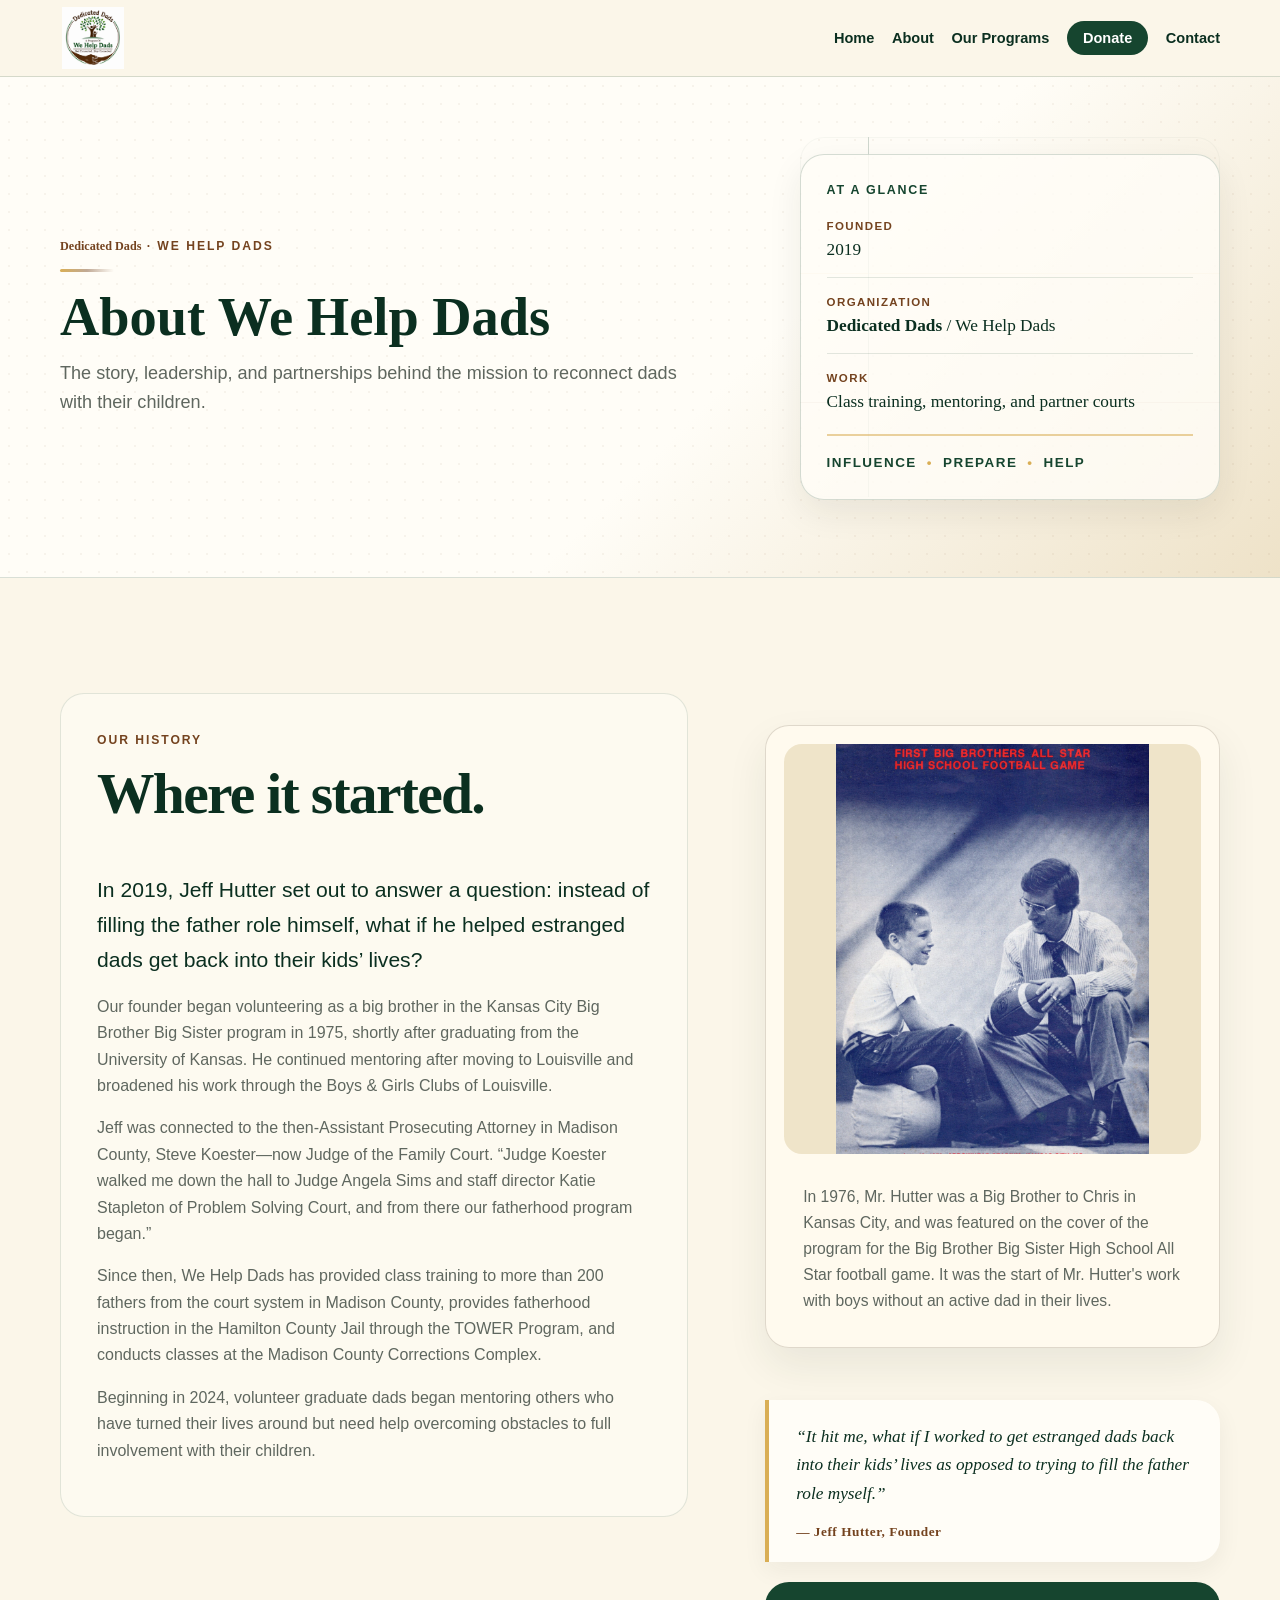
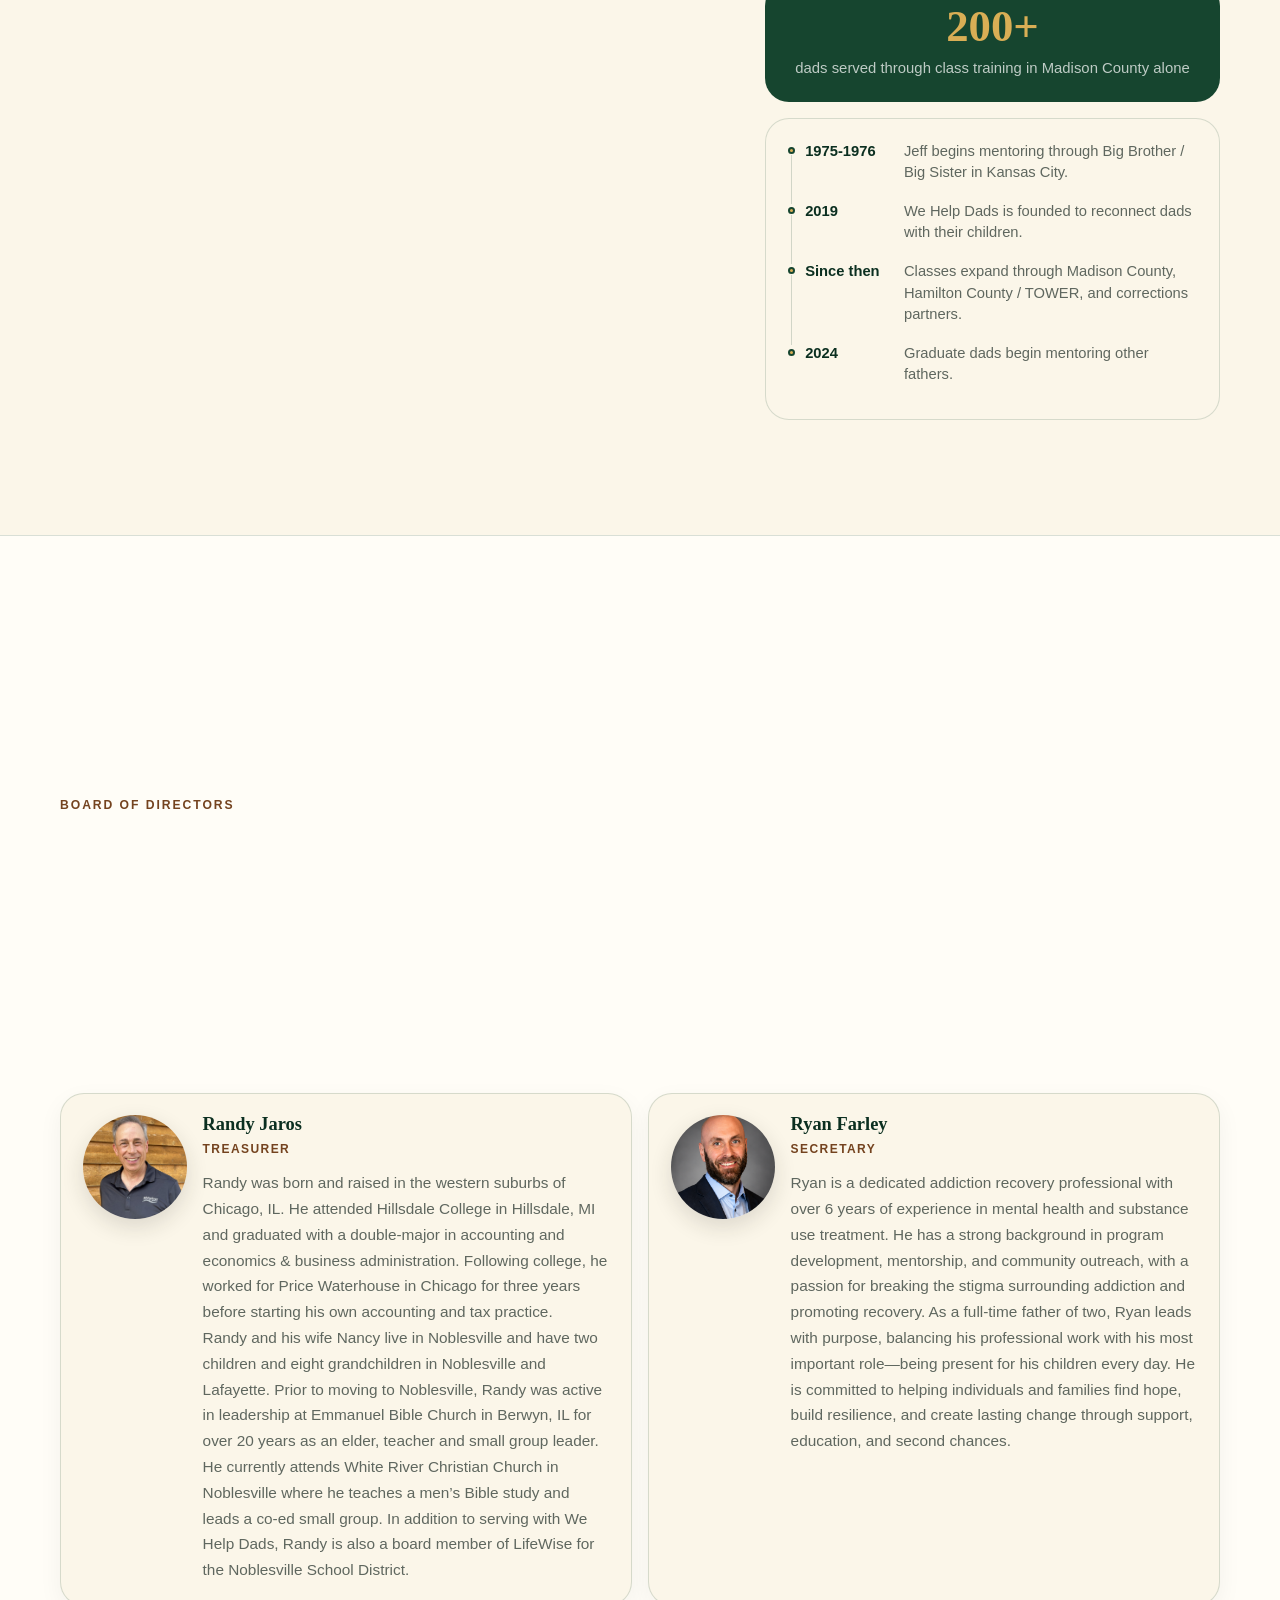
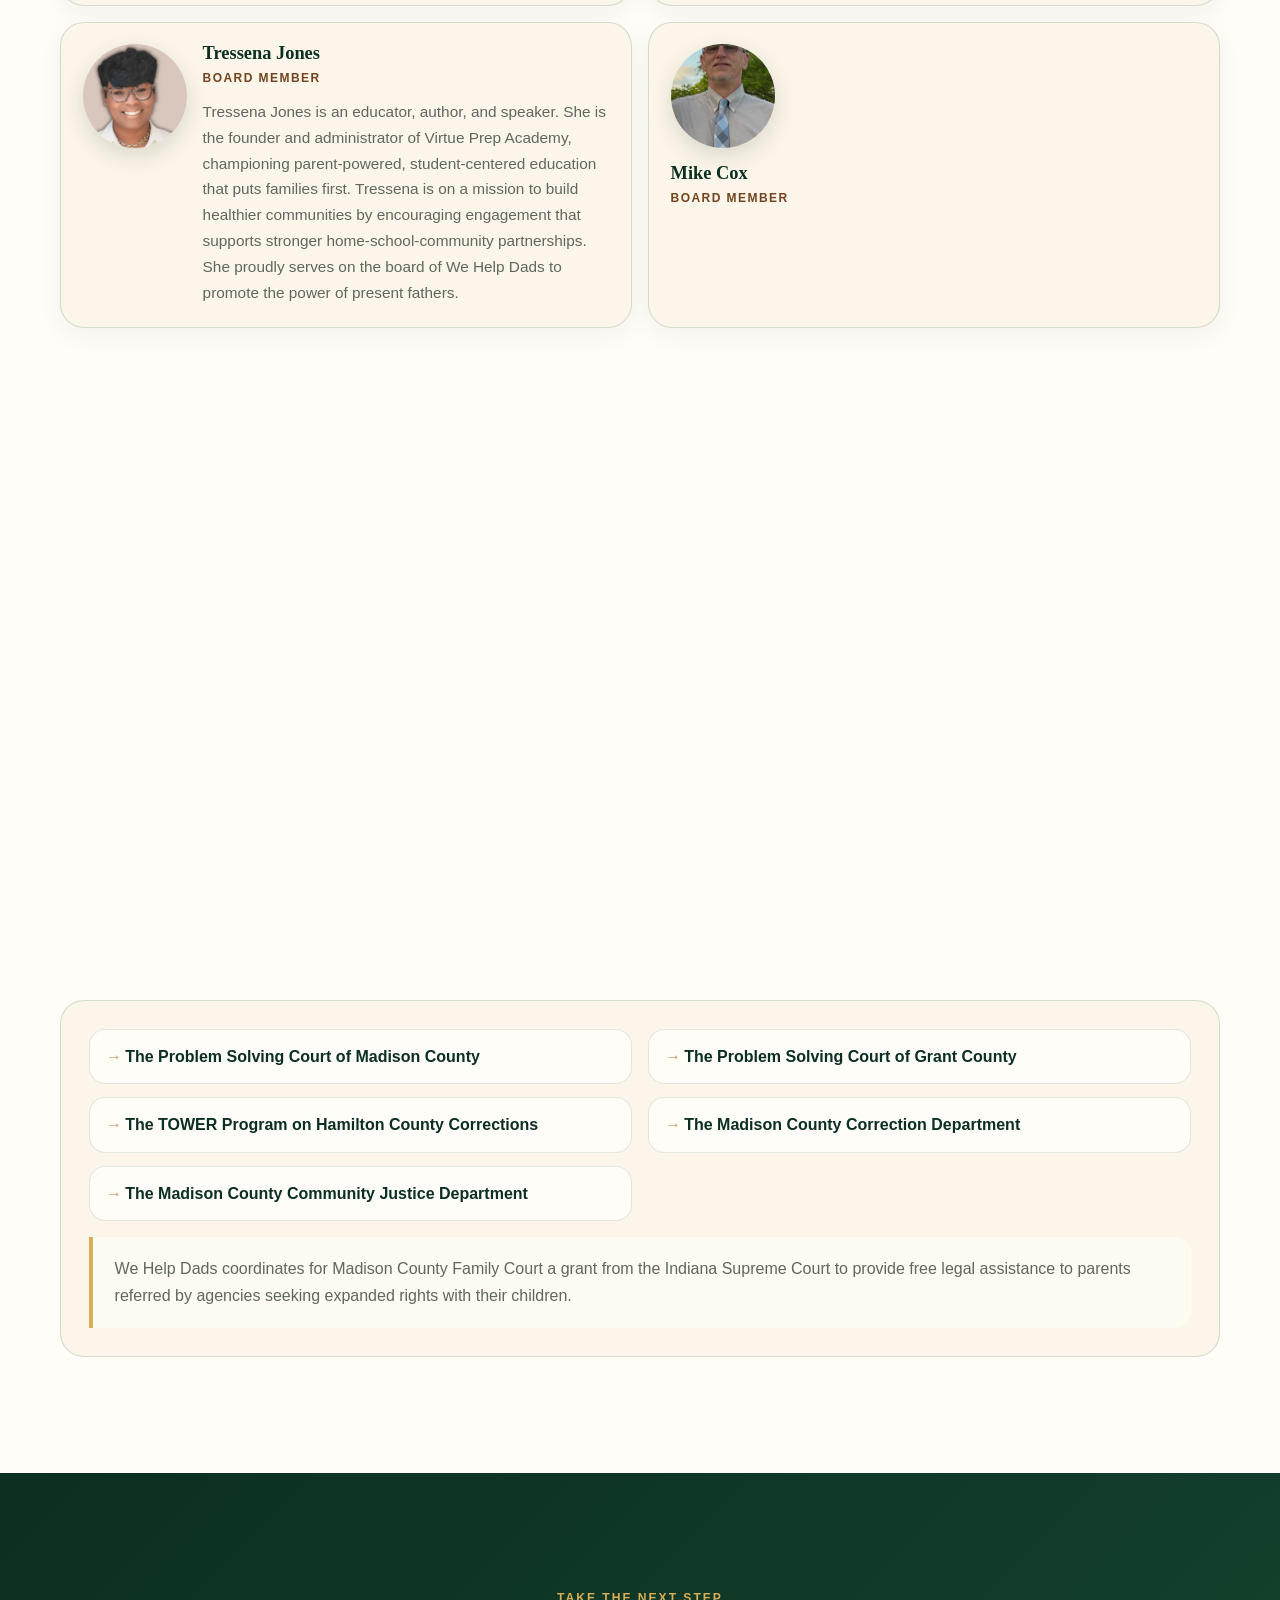
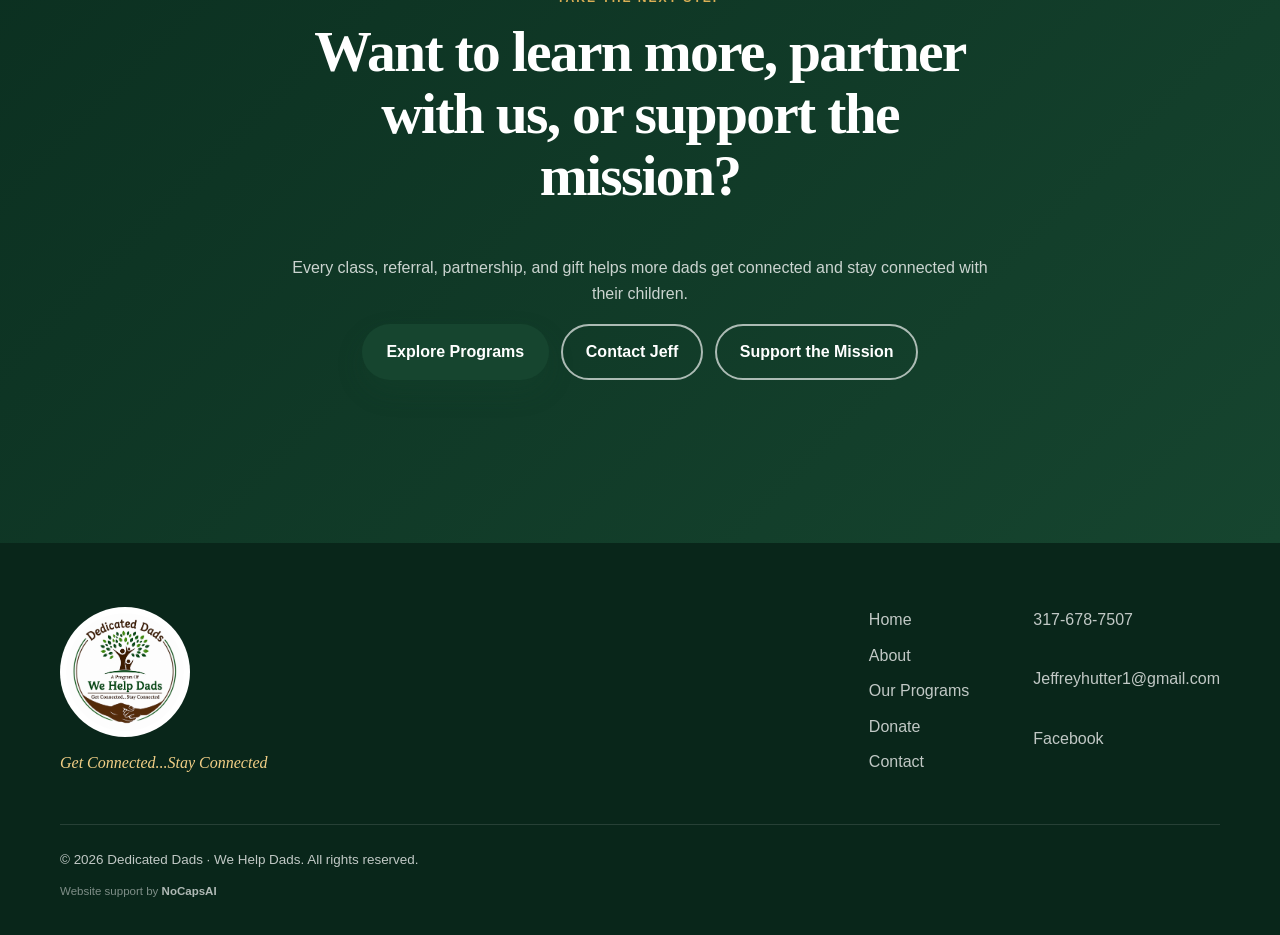
==== commit 648915df: "Update board members and Dedicated Dads program content" ====
--- a/about.html
+++ b/about.html
@@ -62,7 +62,7 @@
     <section class="page-banner page-banner--about" aria-labelledby="about-page-title">
       <div class="container page-banner__grid">
         <div class="page-banner__copy reveal">
-          <p class="eyebrow">Dedicated Dads &middot; We Help Dads</p>
+          <p class="eyebrow"><span class="brand-dedicated-dads">Dedicated Dads</span> &middot; We Help Dads</p>
           <div class="hero-accent" aria-hidden="true"></div>
           <h1 id="about-page-title">About We Help Dads</h1>
           <p class="page-banner__lead">The story, leadership, and partnerships behind the mission to reconnect dads with their children.</p>
@@ -77,7 +77,7 @@
             </div>
             <div>
               <dt>Organization</dt>
-              <dd>Dedicated Dads / We Help Dads</dd>
+              <dd><span class="brand-dedicated-dads">Dedicated Dads</span> / We Help Dads</dd>
             </div>
             <div>
               <dt>Work</dt>
@@ -158,11 +158,13 @@
           </article>
 
           <div class="board__member-grid">
-            <article class="board-card board-card--photo reveal">
-              <img class="board-card__photo" src="assets/images/board/randy-jaros.jpg" alt="Randy Jaros, Treasurer" />
+            <article class="board-card board-card--photo board-card--bio reveal">
+              <img class="board-card__photo board-card__photo--randy" src="assets/images/board/randy-jaros2.jpg" alt="Randy Jaros, Treasurer" />
               <div class="board-card__info">
                 <h3 class="board-card__name">Randy Jaros</h3>
                 <p class="board-card__role">Treasurer</p>
+                <p class="board-card__bio">Randy was born and raised in the western suburbs of Chicago, IL. He attended Hillsdale College in Hillsdale, MI and graduated with a double-major in accounting and economics &amp; business administration. Following college, he worked for Price Waterhouse in Chicago for three years before starting his own accounting and tax practice.</p>
+                <p class="board-card__bio">Randy and his wife Nancy live in Noblesville and have two children and eight grandchildren in Noblesville and Lafayette. Prior to moving to Noblesville, Randy was active in leadership at Emmanuel Bible Church in Berwyn, IL for over 20 years as an elder, teacher and small group leader. He currently attends White River Christian Church in Noblesville where he teaches a men&rsquo;s Bible study and leads a co-ed small group. In addition to serving with We Help Dads, Randy is also a board member of LifeWise for the Noblesville School District.</p>
               </div>
             </article>
 
@@ -175,11 +177,12 @@
               </div>
             </article>
 
-            <article class="board-card board-card--photo reveal">
-              <div class="board-card__initials" aria-hidden="true">TJ</div>
+            <article class="board-card board-card--photo board-card--bio reveal">
+              <img class="board-card__photo board-card__photo--tressena" src="assets/images/board/tressina_-jones.jpg" alt="Tressena Jones, Board Member" />
               <div class="board-card__info">
                 <h3 class="board-card__name">Tressena Jones</h3>
                 <p class="board-card__role">Board Member</p>
+                <p class="board-card__bio">Tressena Jones is an educator, author, and speaker. She is the founder and administrator of Virtue Prep Academy, championing parent-powered, student-centered education that puts families first. Tressena is on a mission to build healthier communities by encouraging engagement that supports stronger home-school-community partnerships. She proudly serves on the board of We Help Dads to promote the power of present fathers.</p>
               </div>
             </article>
 
--- a/styles.css
+++ b/styles.css
@@ -19,6 +19,7 @@
 :focus-visible{outline:3px solid var(--gold);outline-offset:4px;border-radius:5px}
 .eyebrow{margin-bottom:.8rem;color:var(--brown);font-size:.76rem;font-weight:800;letter-spacing:.16em;text-transform:uppercase}
 .lead{color:var(--forest-dark);font-size:clamp(1.12rem,2vw,1.32rem)}
+.brand-dedicated-dads{font-family:Georgia,"Times New Roman",serif;font-weight:700;letter-spacing:0;text-transform:none}
 .section-heading{max-width:700px;margin-bottom:3rem}.section-heading--center{margin-inline:auto;text-align:center}.section-heading>p:last-child{color:var(--muted);font-size:1.08rem}
 .button-row{display:flex;flex-wrap:wrap;gap:.8rem;align-items:center}.button-row--center{justify-content:center}
 .btn{display:inline-flex;min-height:50px;align-items:center;justify-content:center;padding:.8rem 1.4rem;border:2px solid transparent;border-radius:999px;font-weight:750;transition:.2s var(--ease)}
@@ -96,12 +97,15 @@
 .board-card--founder{display:grid;grid-template-columns:150px 1fr;gap:1.8rem;align-items:start;margin-bottom:1.15rem;padding:2rem 2.15rem;background:linear-gradient(135deg,var(--paper),var(--cream))}
 .board-card__photo{display:block;width:104px;height:104px;object-fit:cover;object-position:50% 15%;border-radius:50%;box-shadow:0 8px 22px rgba(32,37,31,.14);margin-bottom:.9rem}
 .board-card--founder .board-card__photo{width:150px;height:150px;margin:0}
-.board__member-grid{display:grid;grid-template-columns:repeat(4,1fr);gap:1rem;margin-bottom:1.5rem}
+.board__member-grid{display:grid;grid-template-columns:repeat(2,1fr);gap:1rem;margin-bottom:1.5rem}
 .board-card--photo{display:flex;min-height:100%;flex-direction:column;align-items:flex-start;margin-bottom:0;padding:1.35rem}
 .board-card--photo .board-card__photo{width:104px;height:104px;margin:0 0 1rem}
-.board-card--bio{grid-column:span 2}
+.board-card--bio{display:grid;grid-template-columns:104px 1fr;gap:1rem;align-items:start}
+.board-card--bio .board-card__photo{margin:0}
 .board-card__initials{display:flex;width:104px;height:104px;align-items:center;justify-content:center;margin-bottom:.9rem;background:var(--forest);border-radius:50%;color:#fff;font-family:Georgia,serif;font-size:1.75rem;font-weight:700;letter-spacing:.02em;box-shadow:0 8px 22px rgba(32,37,31,.14)}
 .board-card--photo .board-card__initials{margin:0 0 1rem;flex-shrink:0}
+.board-card__photo--randy{object-position:52% 28%}
+.board-card__photo--tressena{object-position:50% 18%}
 .board-card__name{margin:0 0 .3rem;font-size:1.15rem;color:var(--forest-dark)}
 .board-card--founder .board-card__name{font-size:1.5rem}
 .board-card__role{margin:0 0 .65rem;color:var(--brown);font-size:.75rem;font-weight:800;letter-spacing:.12em;text-transform:uppercase}
@@ -194,6 +198,16 @@
 .about-cta .btn--secondary:hover{background:rgba(255,255,255,.1)}
 
 /* Programs page */
+.programs-overview{display:grid;gap:1rem;padding:1rem;background:rgba(255,253,247,.8);border:1px solid rgba(22,69,47,.18);border-radius:var(--radius);box-shadow:0 16px 42px rgba(32,37,31,.1)}
+.programs-overview-copy p{margin:0 0 .85rem}
+.programs-overview-copy p:last-child{margin-bottom:0}
+.programs-overview__cards{display:grid;gap:.8rem}
+.programs-overview__cards article{padding:1rem 1.1rem;background:var(--cream);border:1px solid rgba(22,69,47,.12);border-radius:16px}
+.programs-overview__cards h2{margin:0 0 .45rem;font-size:1.45rem}
+.programs-overview__cards p{margin:0;color:var(--muted);font-size:.92rem}
+.programs-overview__gallery{display:grid;grid-template-columns:1fr 1fr;gap:.85rem}
+.programs-overview__gallery figure{margin:0;overflow:hidden;border-radius:16px;background:var(--cream-deep)}
+.programs-overview__gallery img{width:100%;height:180px;object-fit:cover;display:block}
 .programs__photo-pair{display:grid;grid-template-columns:1fr 1fr;gap:.85rem}
 .programs__photo-pair figure{margin:0;overflow:hidden;border-radius:18px;background:var(--cream-deep)}
 .programs__photo-pair img{width:100%;height:185px;object-fit:cover;display:block}
@@ -243,7 +257,7 @@
   .testimonial-grid{grid-template-columns:1fr}
   .footer__grid{grid-template-columns:1fr 1fr}.footer__brand{grid-column:1/-1}
   .board-card--founder{grid-template-columns:1fr;gap:1.25rem}.board-card--founder .board-card__photo{width:104px;height:104px;margin-bottom:.25rem}.board__grid{grid-template-columns:1fr 1fr}
-  .board__member-grid{grid-template-columns:repeat(2,1fr)}.board-card--bio{grid-column:span 2}
+  .board__member-grid{grid-template-columns:1fr}.board-card--bio{grid-template-columns:100px 1fr}
   .board-card--photo .board-card__photo{width:100px;height:100px;margin-bottom:.75rem}.board-card--photo .board-card__initials{width:100px;height:100px;font-size:1.6rem;margin-bottom:.75rem}.home-links__grid{grid-template-columns:1fr 1fr}
 }
 @media(max-width:600px){
@@ -253,7 +267,7 @@
   .page-banner{padding:3.25rem 0}.page-banner::after{display:none}.hero-badges{gap:.45rem}.hero-badges li{font-size:.72rem}.hero-feature{padding:.8rem}.hero-feature--simple{padding:1.25rem}.hero-feature--photo img{height:220px}.hero-feature--photo figcaption{position:static;margin:.7rem;padding:.6rem;color:var(--forest-dark);background:var(--cream);border-color:rgba(22,69,47,.12)}
   .gallery{grid-auto-rows:220px}.gallery__item--wide{grid-column:span 2}.gallery__item--tall{grid-row:span 1}.community__footer{display:block}.donate-placeholder{padding:2rem 1.25rem}.giving-grid{grid-template-columns:1fr}.giving-card{min-height:210px}
   .board__grid,.board__member-grid,.partner-list ul{grid-template-columns:1fr}.board-card--bio{grid-column:auto}.history-timeline li{grid-template-columns:1fr;gap:.15rem}.home-links__grid{grid-template-columns:1fr}
-  .programs__photo-pair{grid-template-columns:1fr}.programs__photo-pair img{height:220px}
+  .programs-overview__gallery,.programs__photo-pair{grid-template-columns:1fr}.programs-overview__gallery img,.programs__photo-pair img{height:220px}
   .footer__grid{grid-template-columns:1fr}.footer__brand,.footer__legal,.footer__credit{grid-column:auto}.footer__credit{margin:-1rem 0 0;text-align:center}
 }
 @media(prefers-reduced-motion:reduce){html{scroll-behavior:auto}*,*::before,*::after{animation:none!important;transition-duration:.001ms!important}.reveal{opacity:1;transform:none}.hero__brand-label,.hero__gold-bar,.hero__mission-eyebrow,.hero__headline,.hero__statement,.hero__actions,.hero__tagline,.hero__panel{opacity:1;transform:none}}
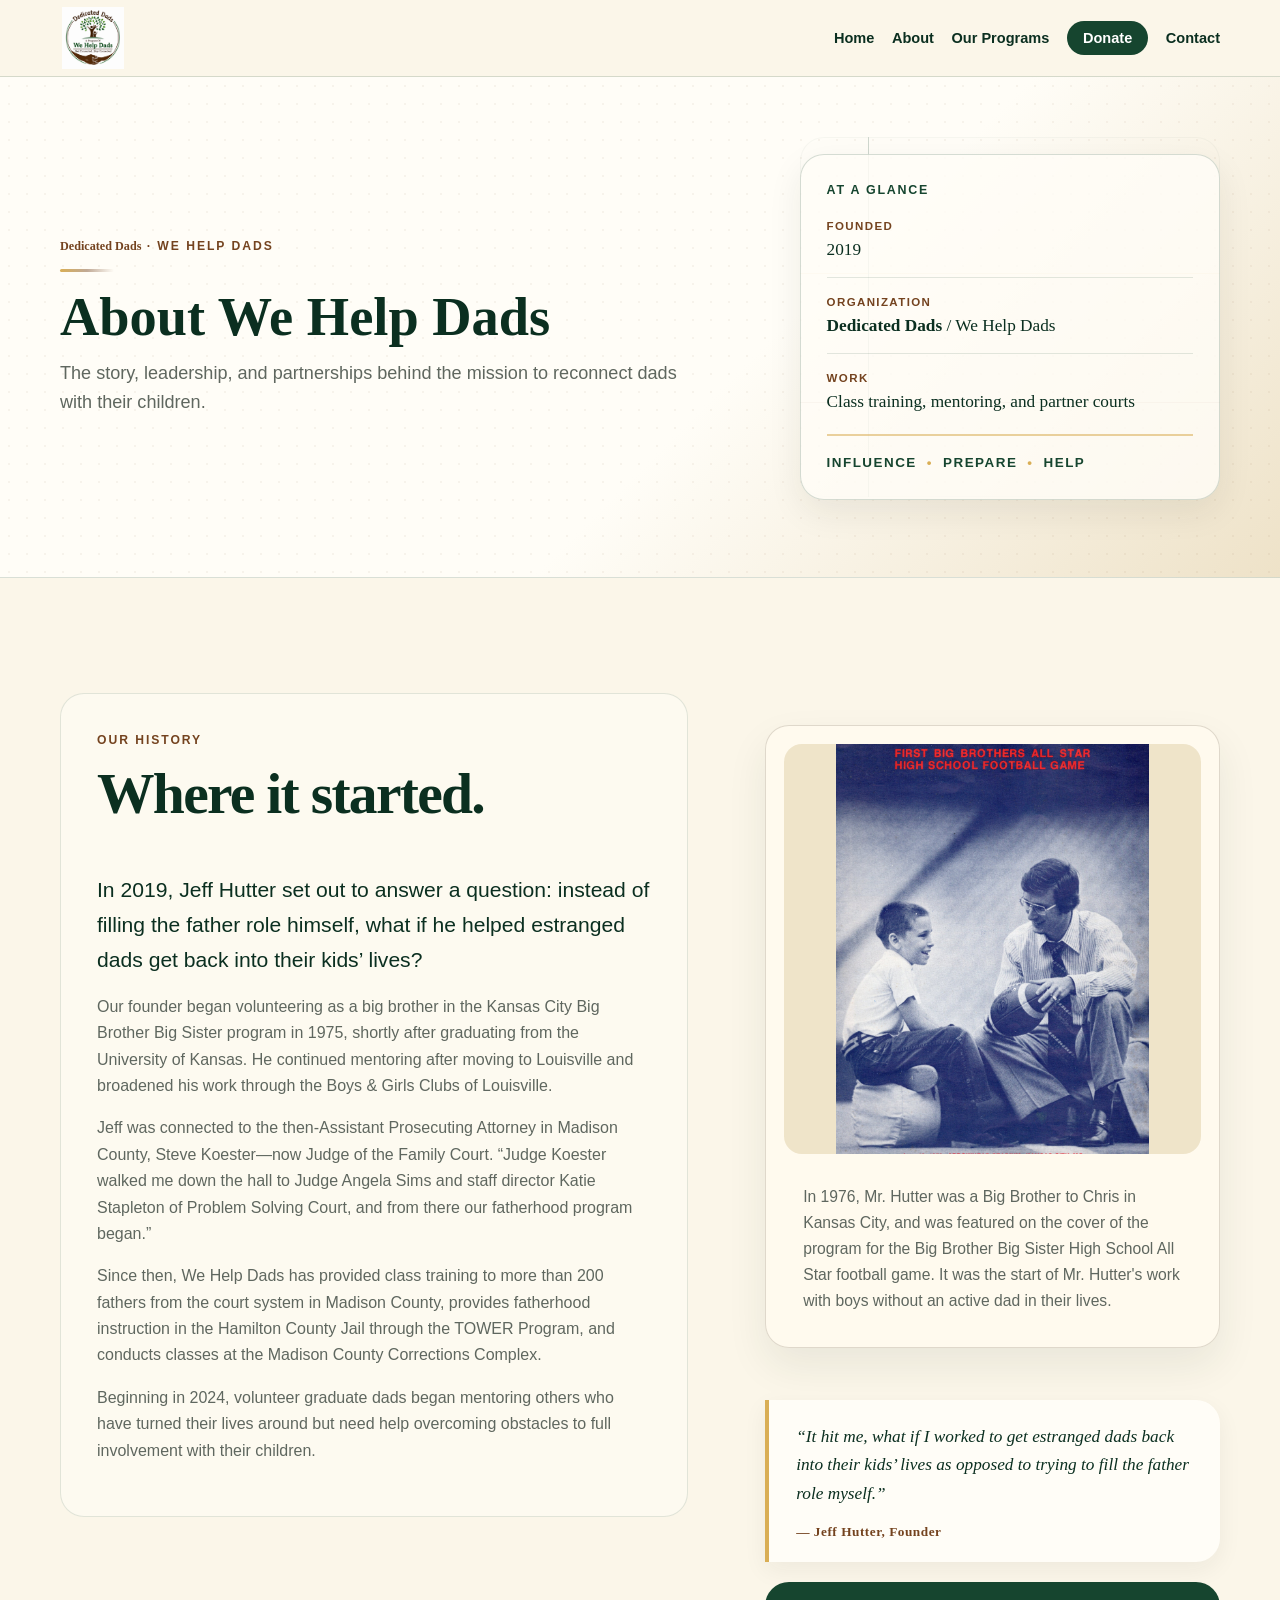
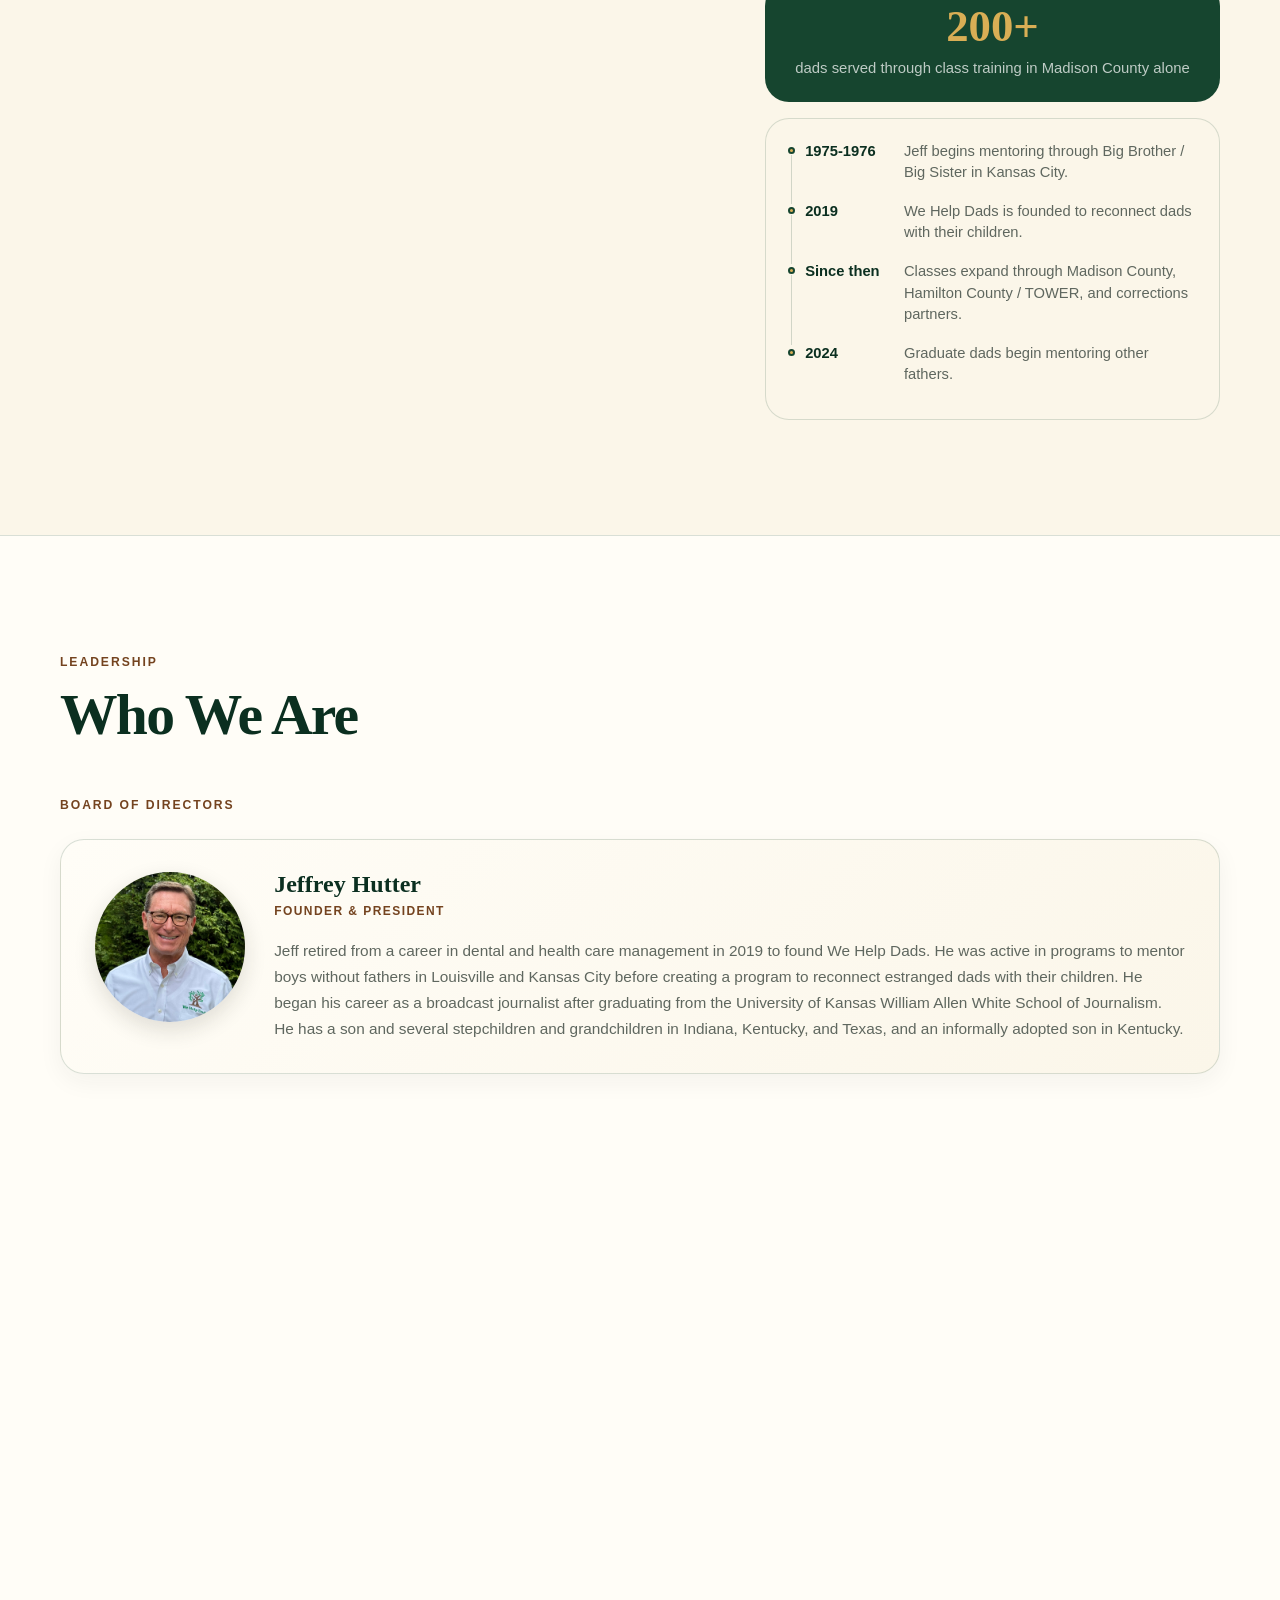
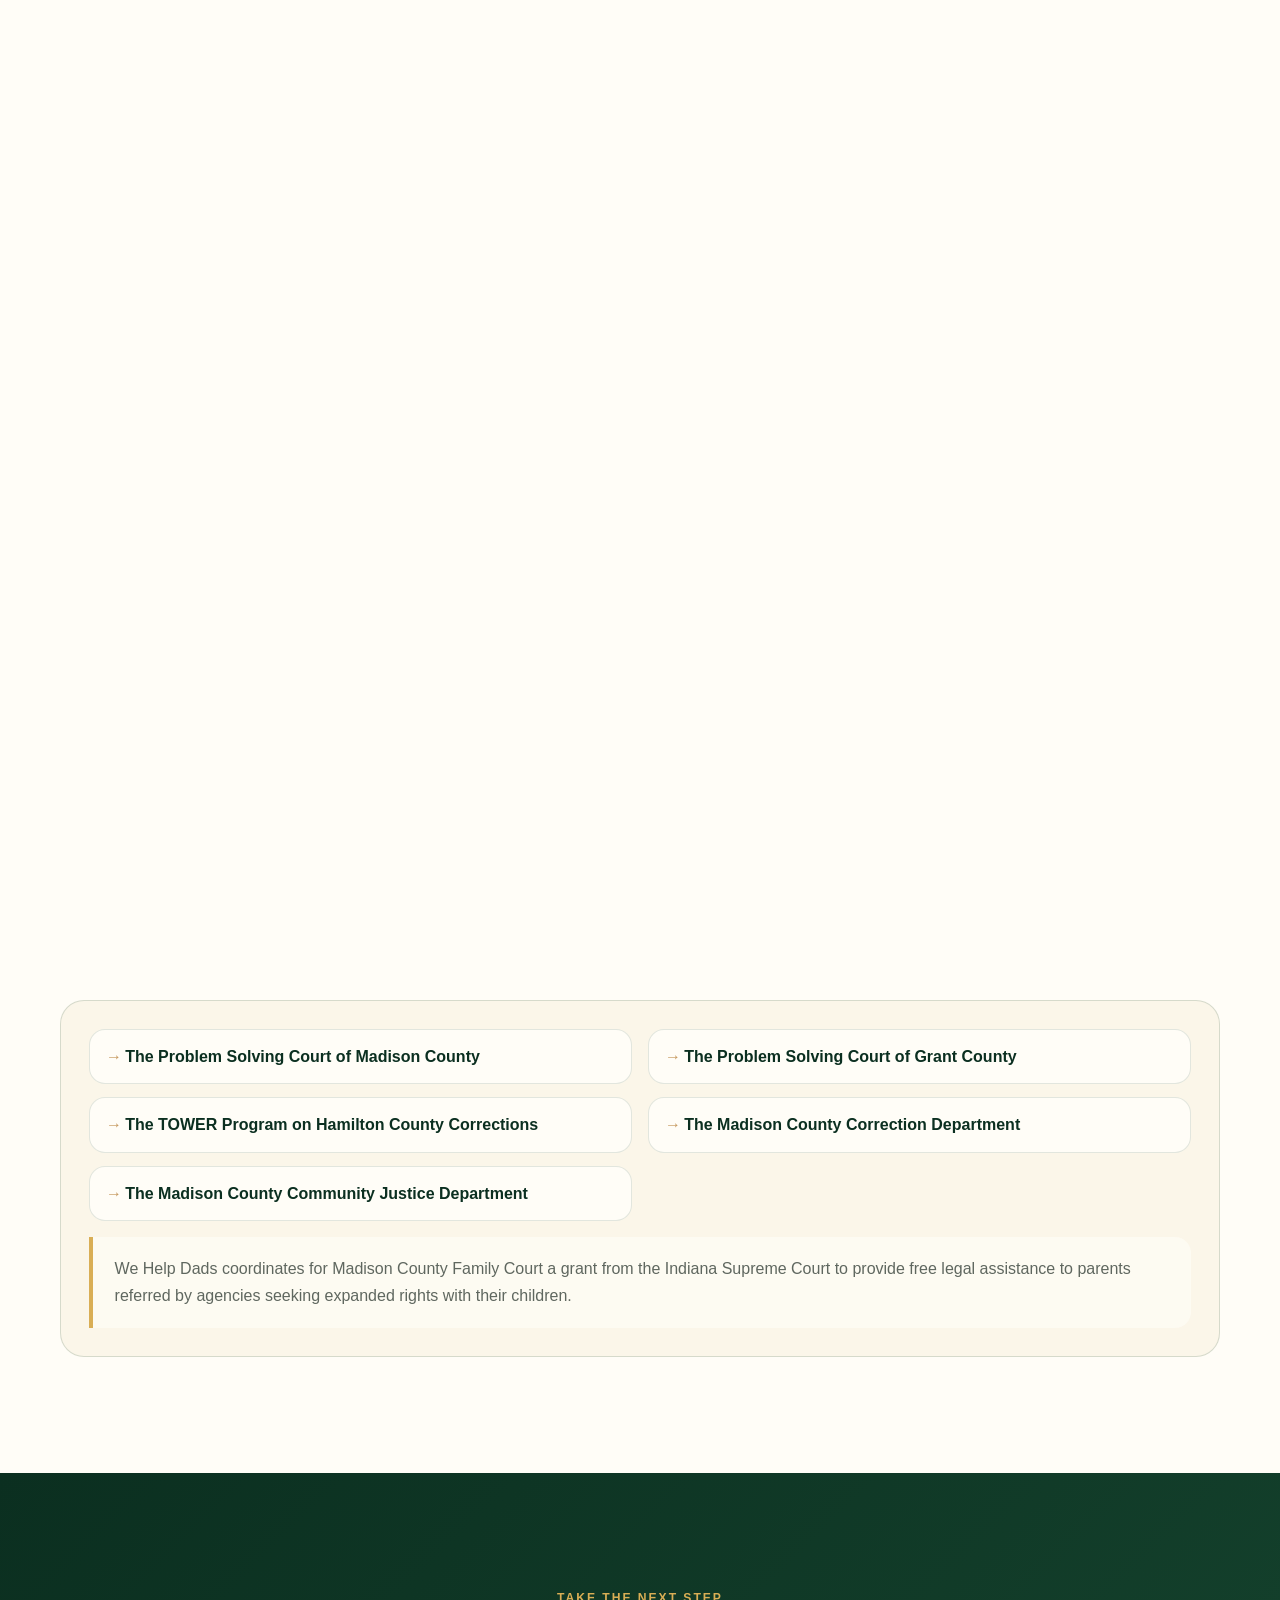
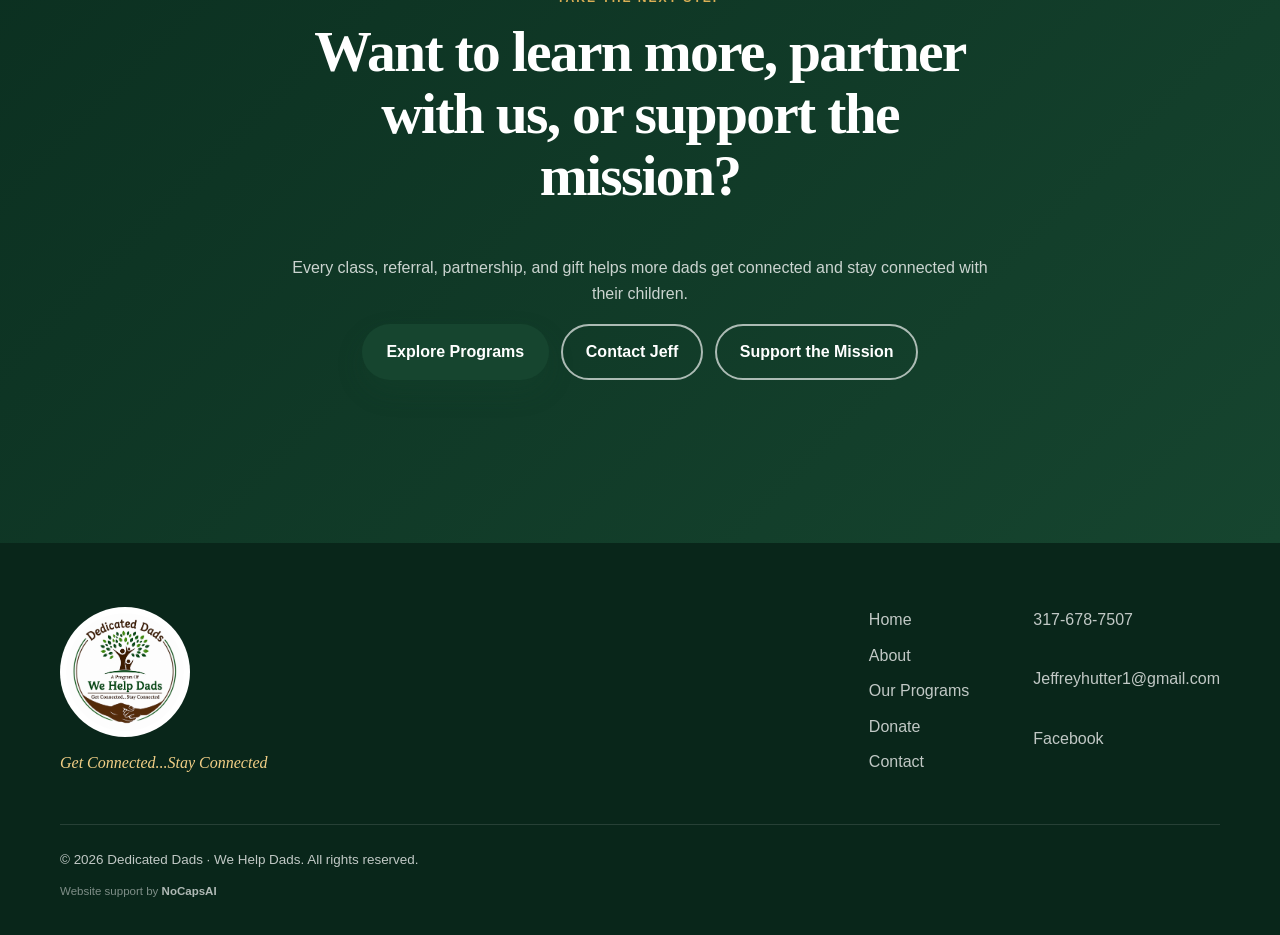
==== commit 7c7ae817: "Refine board photos and Tressena asset naming" ====
--- a/about.html
+++ b/about.html
@@ -178,7 +178,7 @@
             </article>
 
             <article class="board-card board-card--photo board-card--bio reveal">
-              <img class="board-card__photo board-card__photo--tressena" src="assets/images/board/tressina_-jones.jpg" alt="Tressena Jones, Board Member" />
+              <img class="board-card__photo board-card__photo--tressena" src="assets/images/board/tressena-jones.jpg" alt="Tressena Jones, Board Member" />
               <div class="board-card__info">
                 <h3 class="board-card__name">Tressena Jones</h3>
                 <p class="board-card__role">Board Member</p>
@@ -186,8 +186,8 @@
               </div>
             </article>
 
-            <article class="board-card board-card--photo reveal">
-              <img class="board-card__photo" src="assets/images/board/mike-cox.jpg" alt="Mike Cox, Board Member" />
+            <article class="board-card board-card--photo board-card--compact reveal">
+              <img class="board-card__photo board-card__photo--mike" src="assets/images/board/mike-cox-board.jpg" alt="Mike Cox, Board Member" />
               <div class="board-card__info">
                 <h3 class="board-card__name">Mike Cox</h3>
                 <p class="board-card__role">Board Member</p>
--- a/styles.css
+++ b/styles.css
@@ -102,10 +102,12 @@
 .board-card--photo .board-card__photo{width:104px;height:104px;margin:0 0 1rem}
 .board-card--bio{display:grid;grid-template-columns:104px 1fr;gap:1rem;align-items:start}
 .board-card--bio .board-card__photo{margin:0}
+.board-card--compact{min-height:0}
 .board-card__initials{display:flex;width:104px;height:104px;align-items:center;justify-content:center;margin-bottom:.9rem;background:var(--forest);border-radius:50%;color:#fff;font-family:Georgia,serif;font-size:1.75rem;font-weight:700;letter-spacing:.02em;box-shadow:0 8px 22px rgba(32,37,31,.14)}
 .board-card--photo .board-card__initials{margin:0 0 1rem;flex-shrink:0}
 .board-card__photo--randy{object-position:52% 28%}
 .board-card__photo--tressena{object-position:50% 18%}
+.board-card__photo--mike{object-position:50% 34%}
 .board-card__name{margin:0 0 .3rem;font-size:1.15rem;color:var(--forest-dark)}
 .board-card--founder .board-card__name{font-size:1.5rem}
 .board-card__role{margin:0 0 .65rem;color:var(--brown);font-size:.75rem;font-weight:800;letter-spacing:.12em;text-transform:uppercase}
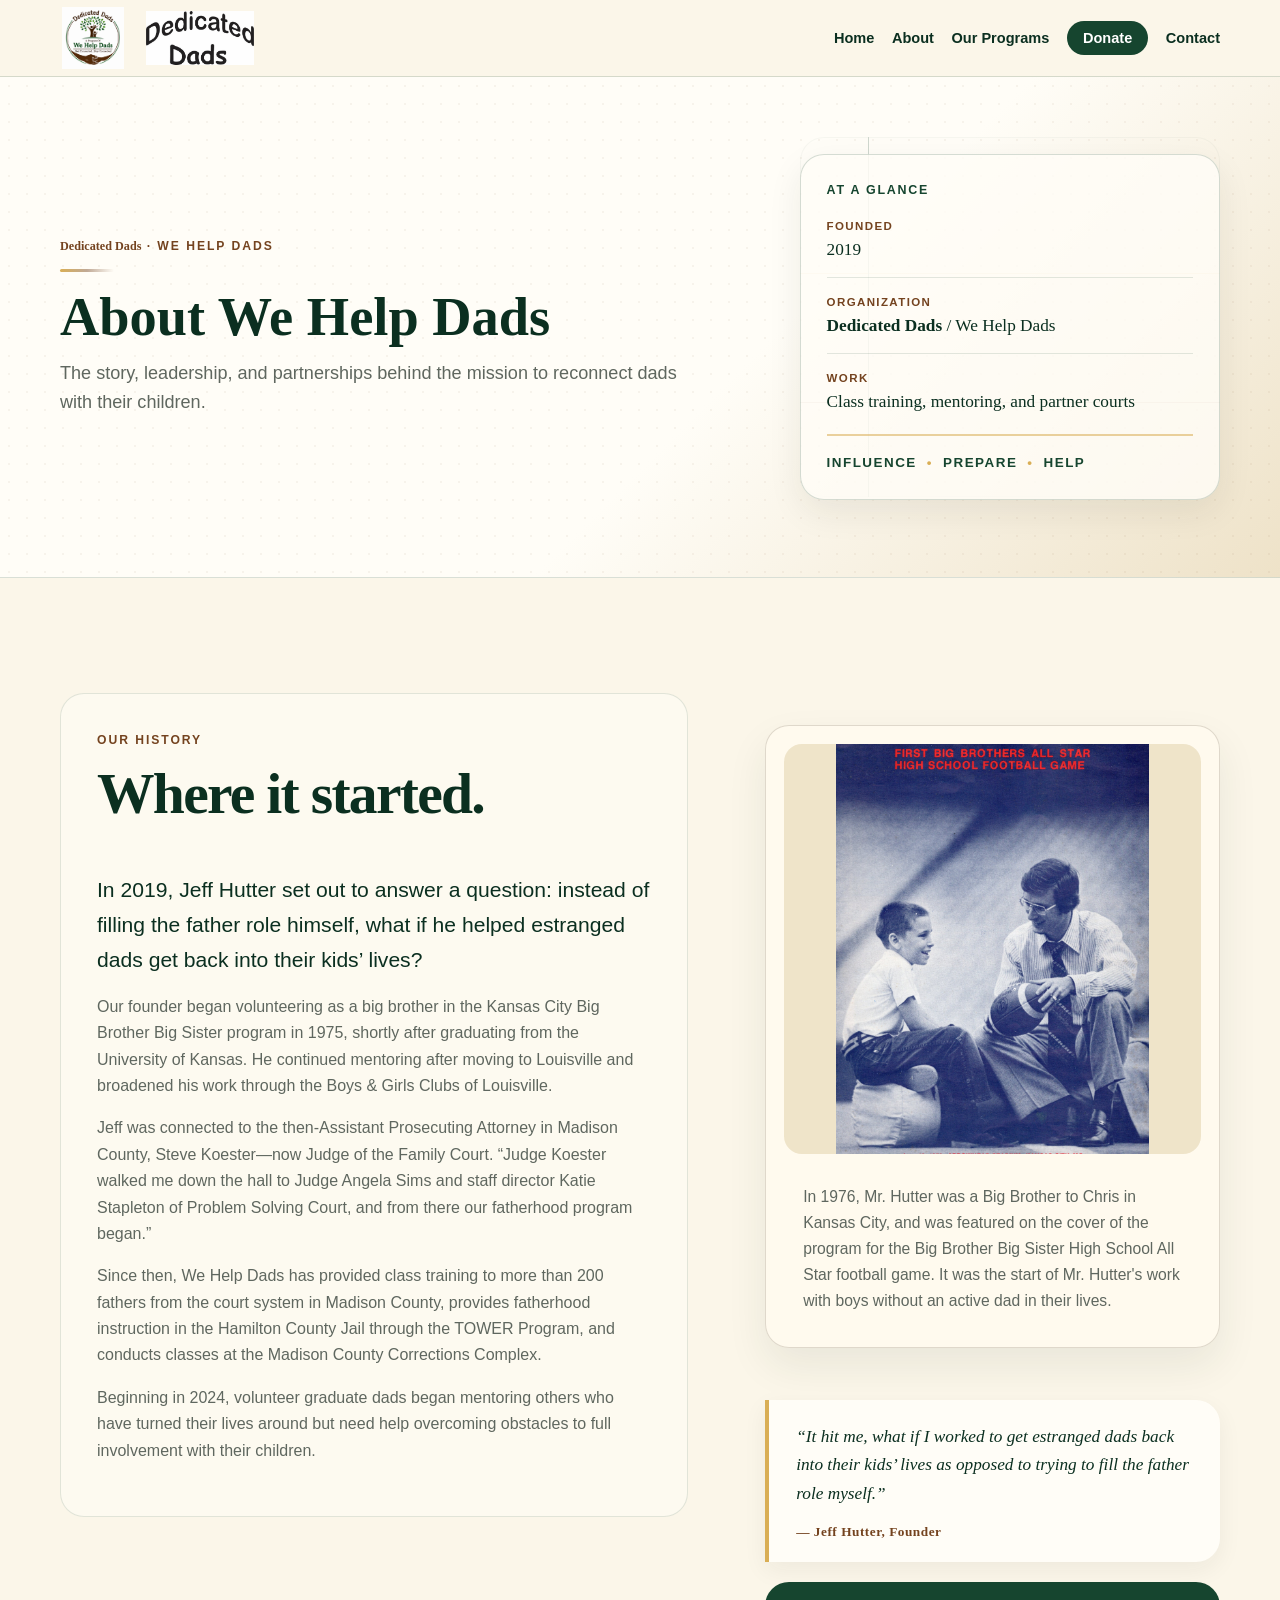
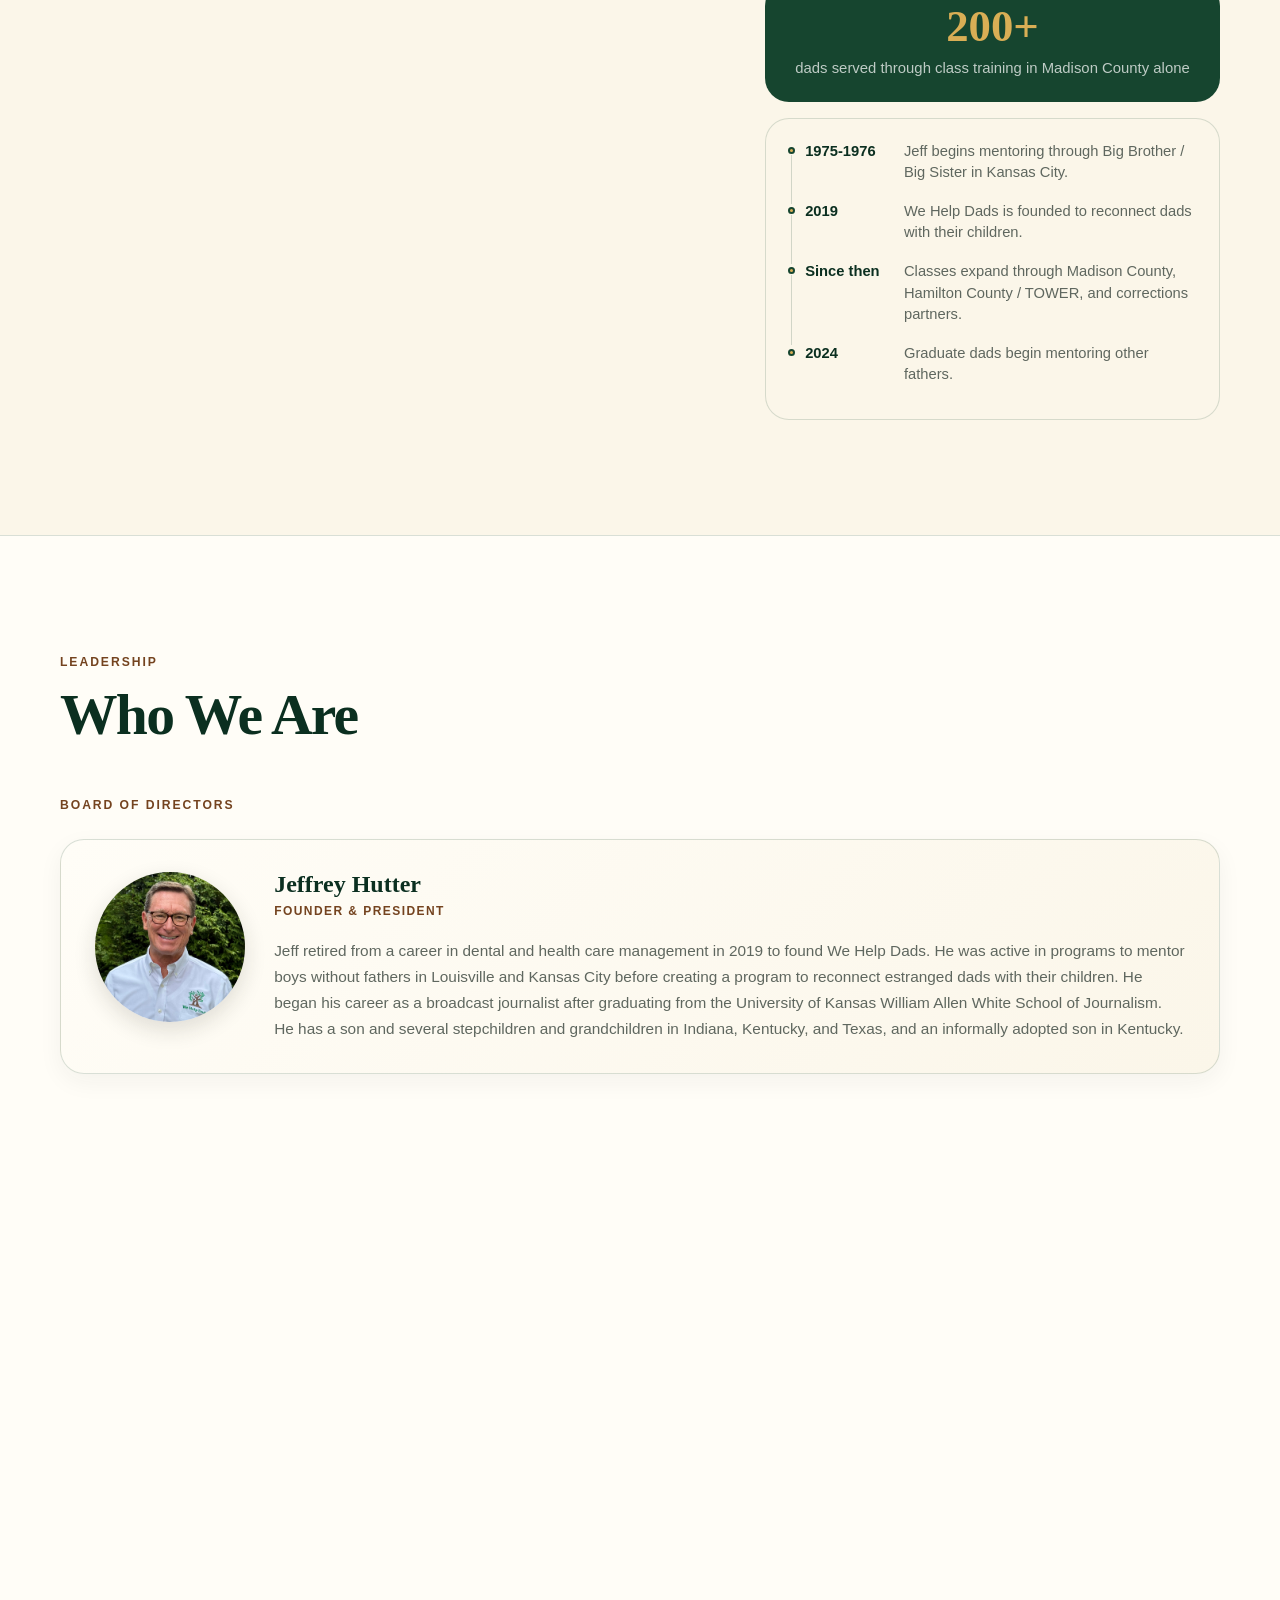
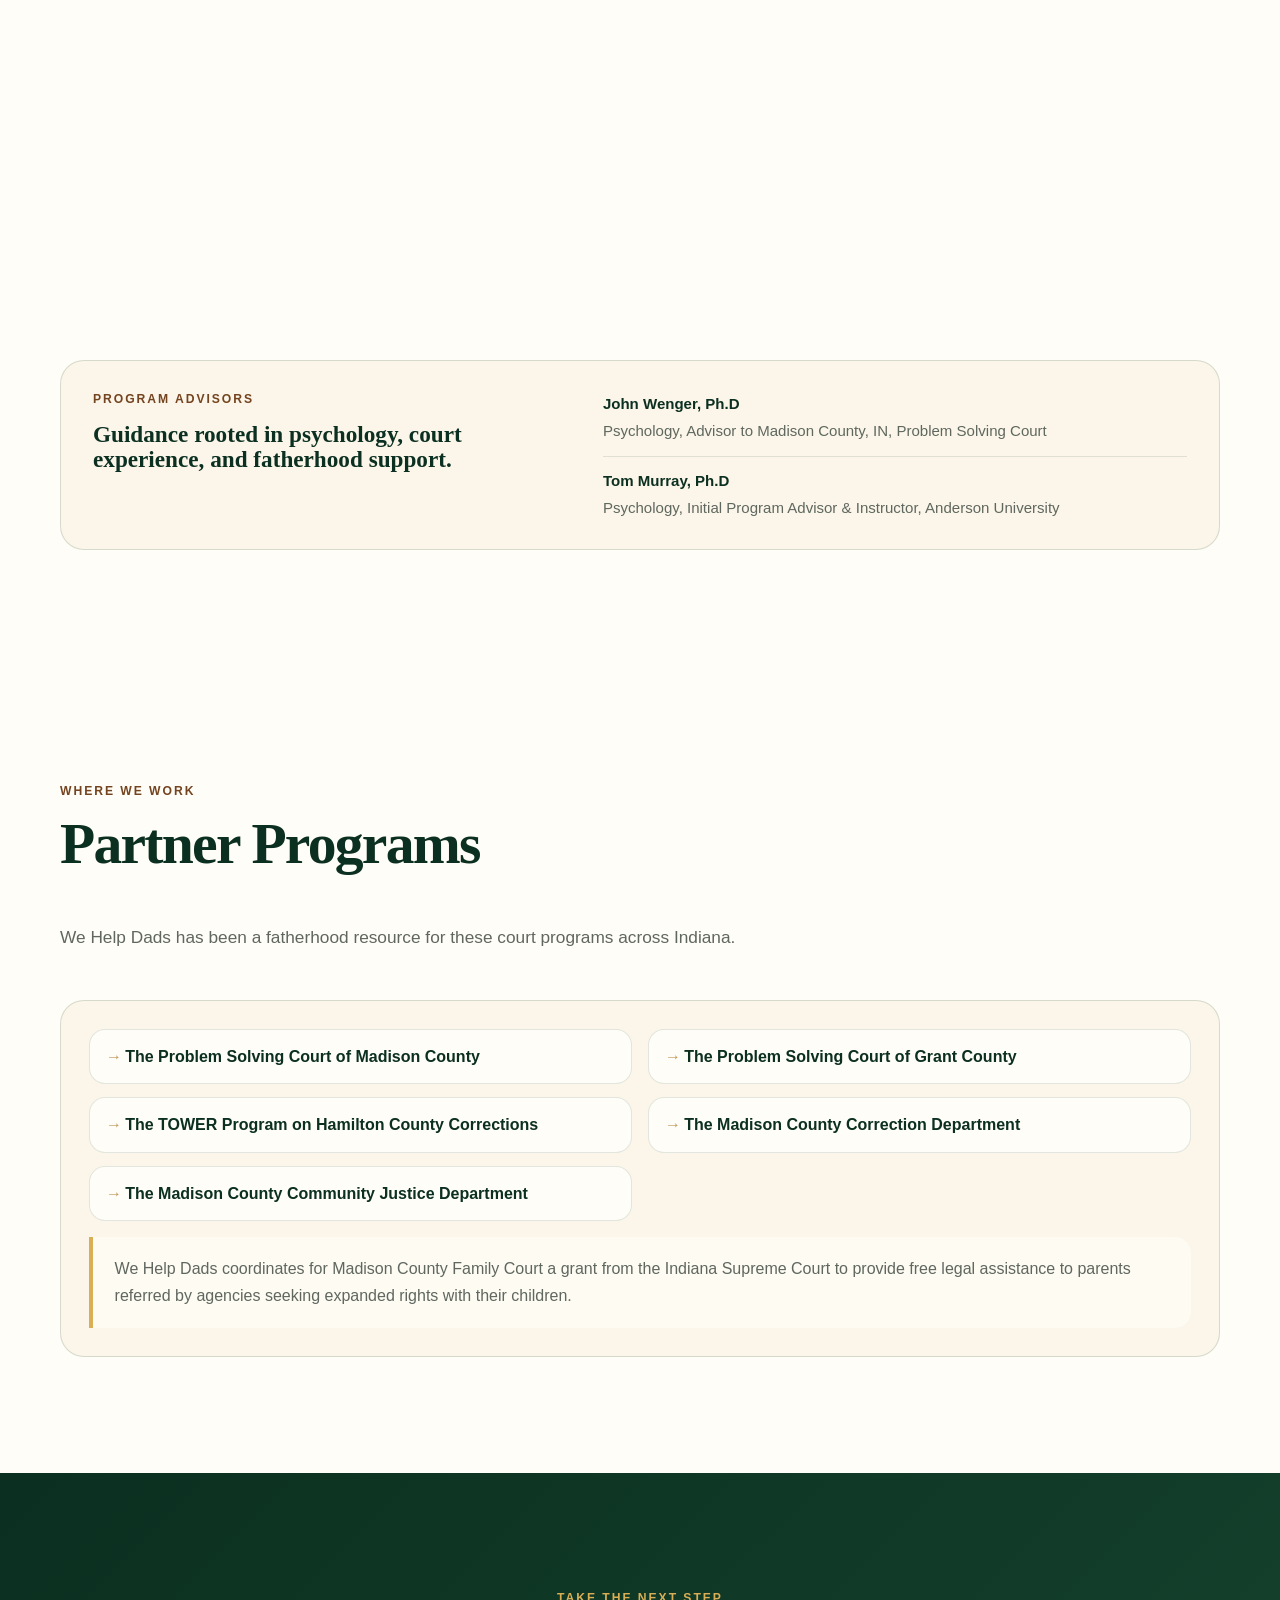
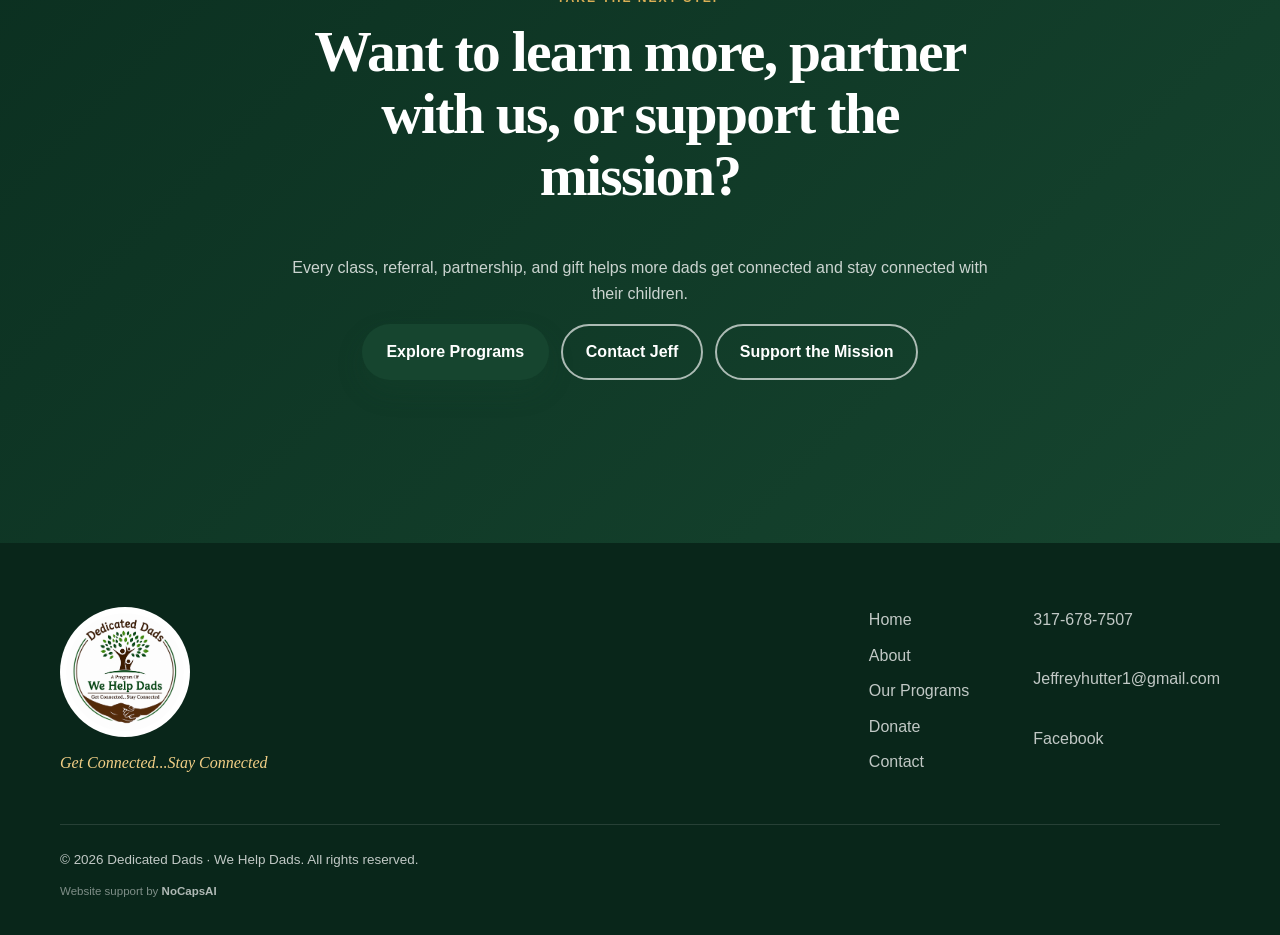
==== commit 432dd4af: "Add secondary header logo" ====
--- a/about.html
+++ b/about.html
@@ -22,6 +22,7 @@
     <nav class="nav container" aria-label="Primary navigation">
       <a class="nav__brand" href="index.html" aria-label="We Help Dads home">
         <img src="assets/logos/official-dedicated-dads-we-help-dads-logo.png" alt="Dedicated Dads, a program of We Help Dads — Get Connected, Stay Connected" class="nav__logo" />
+        <img src="assets/logos/dedicated-dads-wordmark.jpg" alt="Dedicated Dads" class="nav__logo-secondary" />
       </a>
 
       <button class="nav__toggle" id="navToggle" aria-expanded="false" aria-controls="navMenu" aria-label="Open menu">
--- a/styles.css
+++ b/styles.css
@@ -28,7 +28,7 @@
 .btn--outline-light{color:#fff;border-color:rgba(255,255,255,.65)}.btn--outline-light:hover{background:rgba(255,255,255,.1)}
 
 .site-header{position:sticky;top:0;z-index:100;background:rgba(251,246,233,.94);border-bottom:1px solid var(--line);backdrop-filter:blur(16px)}
-.nav{min-height:76px;display:flex;align-items:center;justify-content:space-between;gap:1.5rem}.nav__brand{flex:none}.nav__logo{width:66px;height:62px;object-fit:contain}
+.nav{min-height:76px;display:flex;align-items:center;justify-content:space-between;gap:1.5rem}.nav__brand{flex:none;display:flex;align-items:center;gap:.75rem}.nav__logo{width:66px;height:62px;object-fit:contain}.nav__logo-secondary{width:124px;height:54px;object-fit:contain}
 .nav__menu{display:flex;align-items:center;gap:1.1rem;margin:0;padding:0;list-style:none}.nav__menu a{color:var(--forest-dark);font-size:.91rem;font-weight:700}.nav__menu a:hover{color:var(--brown)}
 .nav__item--dropdown{position:relative}.nav__dropdown{position:absolute;top:calc(100% + .75rem);left:0;min-width:170px;margin:0;padding:.55rem;list-style:none;background:var(--paper);border:1px solid var(--line);border-radius:12px;box-shadow:var(--shadow);opacity:0;transform:translateY(-6px);pointer-events:none;transition:.2s var(--ease)}
 .nav__item--dropdown:hover .nav__dropdown,.nav__item--dropdown:focus-within .nav__dropdown{opacity:1;transform:none;pointer-events:auto}.nav__dropdown a{display:block;padding:.55rem .7rem;color:var(--forest-dark);border-radius:8px}.nav__dropdown a:hover{background:rgba(22,69,47,.08)}
@@ -203,16 +203,14 @@
 .programs-overview{display:grid;gap:1rem;padding:1rem;background:rgba(255,253,247,.8);border:1px solid rgba(22,69,47,.18);border-radius:var(--radius);box-shadow:0 16px 42px rgba(32,37,31,.1)}
 .programs-overview-copy p{margin:0 0 .85rem}
 .programs-overview-copy p:last-child{margin-bottom:0}
-.programs-overview__cards{display:grid;gap:.8rem}
-.programs-overview__cards article{padding:1rem 1.1rem;background:var(--cream);border:1px solid rgba(22,69,47,.12);border-radius:16px}
-.programs-overview__cards h2{margin:0 0 .45rem;font-size:1.45rem}
-.programs-overview__cards p{margin:0;color:var(--muted);font-size:.92rem}
-.programs-overview__gallery{display:grid;grid-template-columns:1fr 1fr;gap:.85rem}
+.programs-overview__gallery{display:grid;grid-template-columns:1fr;gap:.85rem}
 .programs-overview__gallery figure{margin:0;overflow:hidden;border-radius:16px;background:var(--cream-deep)}
-.programs-overview__gallery img{width:100%;height:180px;object-fit:cover;display:block}
+.programs-overview__gallery img{width:100%;aspect-ratio:4/3;height:auto;object-fit:cover;object-position:center center;display:block;border-radius:16px;background:var(--cream-deep)}
 .programs__photo-pair{display:grid;grid-template-columns:1fr 1fr;gap:.85rem}
+.programs__photo-pair--single{grid-template-columns:1fr}
 .programs__photo-pair figure{margin:0;overflow:hidden;border-radius:18px;background:var(--cream-deep)}
 .programs__photo-pair img{width:100%;height:185px;object-fit:cover;display:block}
+.programs__photo-pair--single img{height:320px}
 .programs__photo-pair figcaption{padding:.45rem .7rem;font-size:.78rem;color:var(--muted);line-height:1.35}
 
 /* Testimonials */
@@ -221,8 +219,9 @@
 .testimonial-card{display:flex;flex-direction:column;padding:2rem;background:var(--paper);border:1px solid var(--line);border-radius:var(--radius);box-shadow:0 8px 24px rgba(32,37,31,.05);transition:.25s var(--ease)}
 .testimonial-card:hover{transform:translateY(-4px);box-shadow:var(--shadow)}
 .testimonial-card__photo{width:100%;height:220px;object-fit:cover;object-position:center 15%;border-radius:16px;margin-bottom:1.25rem;background:var(--cream-deep)}
-.testimonial-card__photo--contain{object-fit:contain;object-position:center center;height:200px}
+.testimonial-card__photo--contain{object-fit:cover;object-position:center center;height:220px}
 .testimonial-card__photo--rick{object-fit:cover;object-position:center top}
+.testimonial-card__photo--joe{height:260px;object-fit:cover;object-position:center center}
 .testimonial-card blockquote{margin:0;flex:1;display:flex;flex-direction:column;justify-content:center}
 .testimonial-card blockquote p{color:var(--forest-dark);font-family:Georgia,serif;font-size:1.02rem;font-style:italic;line-height:1.7;margin:0 0 1rem}
 .testimonial-card blockquote cite{color:var(--brown);font-size:.8rem;font-weight:800;font-style:normal;letter-spacing:.08em;text-transform:uppercase}
@@ -269,7 +268,7 @@
   .page-banner{padding:3.25rem 0}.page-banner::after{display:none}.hero-badges{gap:.45rem}.hero-badges li{font-size:.72rem}.hero-feature{padding:.8rem}.hero-feature--simple{padding:1.25rem}.hero-feature--photo img{height:220px}.hero-feature--photo figcaption{position:static;margin:.7rem;padding:.6rem;color:var(--forest-dark);background:var(--cream);border-color:rgba(22,69,47,.12)}
   .gallery{grid-auto-rows:220px}.gallery__item--wide{grid-column:span 2}.gallery__item--tall{grid-row:span 1}.community__footer{display:block}.donate-placeholder{padding:2rem 1.25rem}.giving-grid{grid-template-columns:1fr}.giving-card{min-height:210px}
   .board__grid,.board__member-grid,.partner-list ul{grid-template-columns:1fr}.board-card--bio{grid-column:auto}.history-timeline li{grid-template-columns:1fr;gap:.15rem}.home-links__grid{grid-template-columns:1fr}
-  .programs-overview__gallery,.programs__photo-pair{grid-template-columns:1fr}.programs-overview__gallery img,.programs__photo-pair img{height:220px}
+  .programs-overview__gallery,.programs__photo-pair{grid-template-columns:1fr}.programs__photo-pair img{height:220px}
   .footer__grid{grid-template-columns:1fr}.footer__brand,.footer__legal,.footer__credit{grid-column:auto}.footer__credit{margin:-1rem 0 0;text-align:center}
 }
 @media(prefers-reduced-motion:reduce){html{scroll-behavior:auto}*,*::before,*::after{animation:none!important;transition-duration:.001ms!important}.reveal{opacity:1;transform:none}.hero__brand-label,.hero__gold-bar,.hero__mission-eyebrow,.hero__headline,.hero__statement,.hero__actions,.hero__tagline,.hero__panel{opacity:1;transform:none}}
@@ -535,3 +534,73 @@
   object-position: center top;
   background: #eadfc3;
 }
+
+.testimonial-card__image-pair,
+.testimonial-card__media-pair {
+  display: grid;
+  grid-template-columns: repeat(2, minmax(0, 1fr));
+  gap: .85rem;
+  margin-bottom: 1.5rem;
+}
+
+.testimonial-card__media {
+  width: 100%;
+  aspect-ratio: 1 / 1;
+  overflow: hidden;
+  border-radius: 18px;
+  margin-bottom: 1.5rem;
+  background: var(--cream-deep);
+}
+
+.testimonial-card__media-pair .testimonial-card__media {
+  margin-bottom: 0;
+}
+
+.testimonial-card__media img {
+  width: 100%;
+  height: 100%;
+  display: block;
+  object-fit: cover;
+  object-position: center center;
+}
+
+.testimonial-card__media--rick-graduation img {
+  object-position: center center;
+}
+
+.testimonial-card__media--rick-kangaroo img {
+  object-position: center 42%;
+}
+
+.testimonial-card__media--ryan img {
+  object-position: center 38%;
+}
+
+.testimonial-card__media--joe img {
+  object-position: center 34%;
+}
+
+.testimonial-card__image-pair .testimonial-card__image {
+  width: 100%;
+  height: 240px;
+  margin: 0;
+  border-radius: 18px;
+  object-fit: cover;
+  object-position: center center;
+}
+
+.testimonial-card__image--rick-kangaroo {
+  object-fit: cover;
+  object-position: center center;
+}
+
+@media (max-width: 800px) {
+  .testimonial-card__image-pair,
+  .testimonial-card__media-pair {
+    grid-template-columns: 1fr;
+  }
+
+  .testimonial-card__image-pair .testimonial-card__image {
+    height: 260px;
+  }
+}
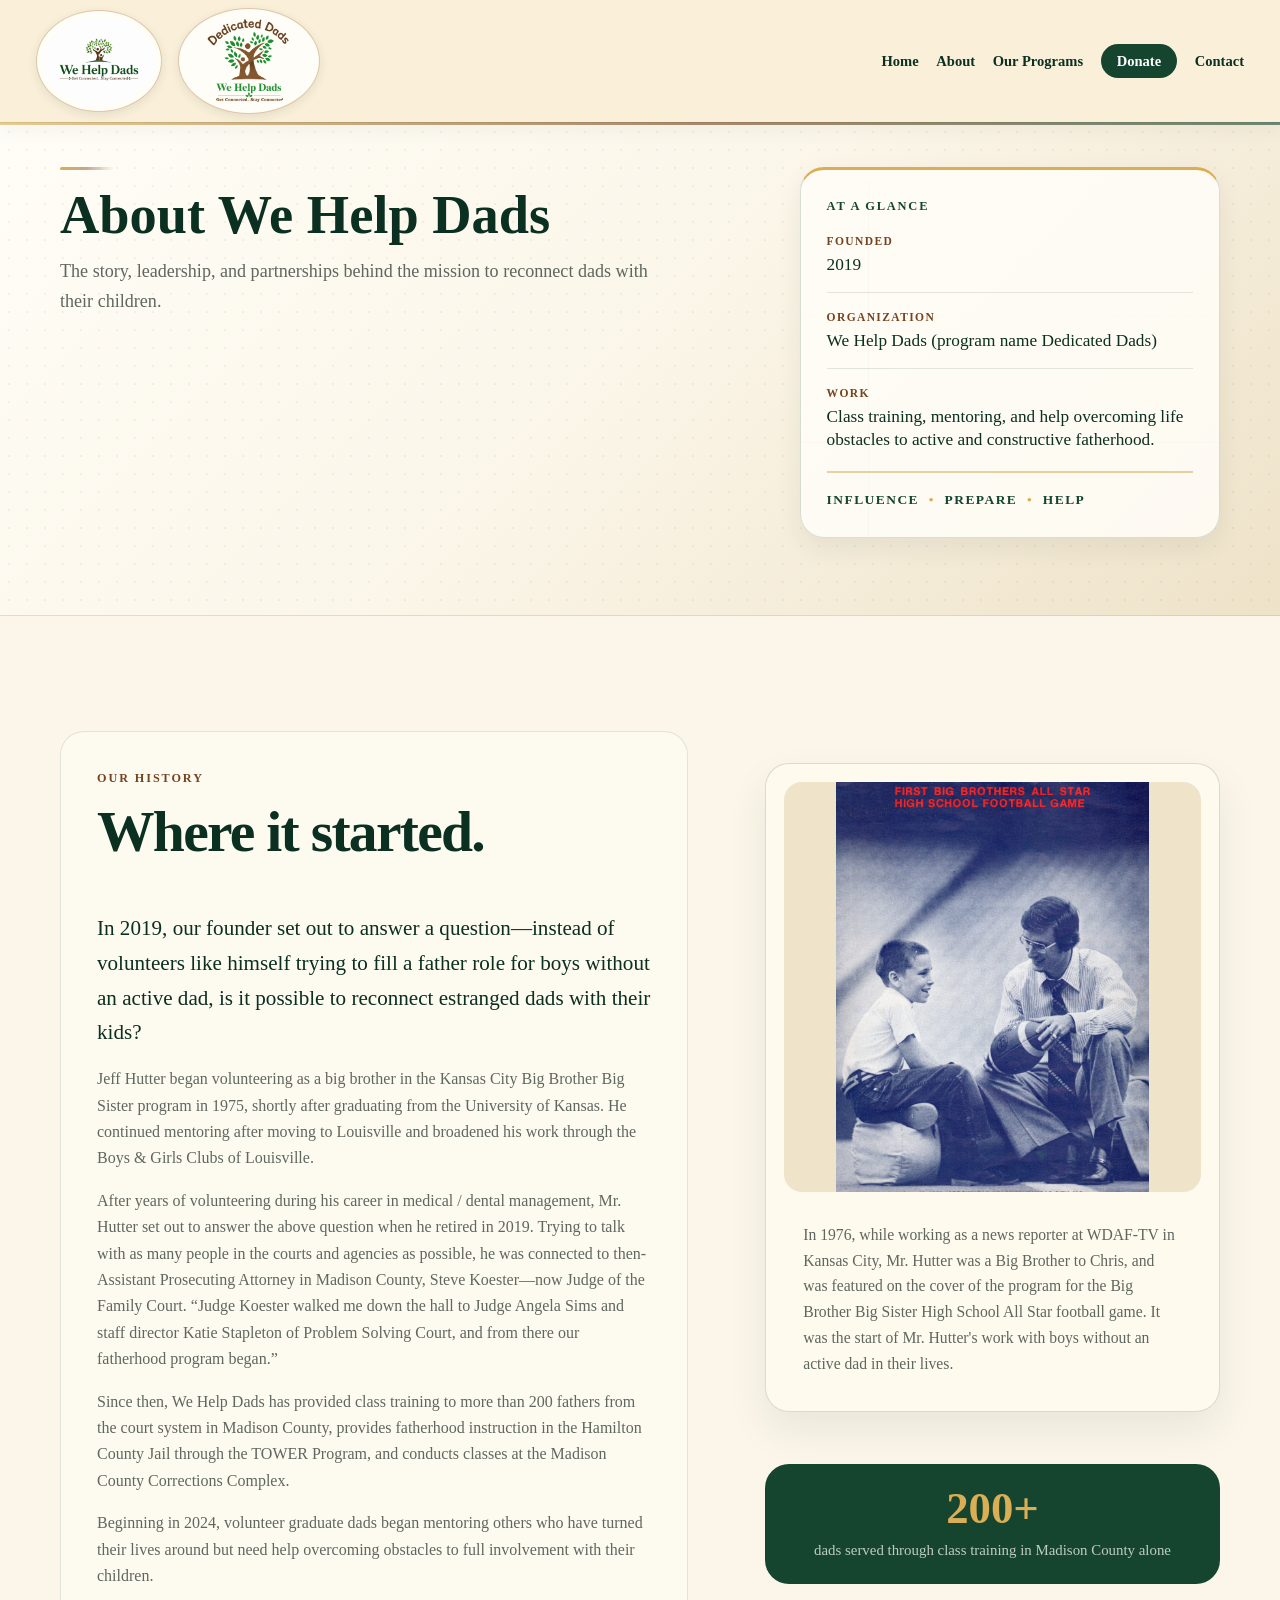
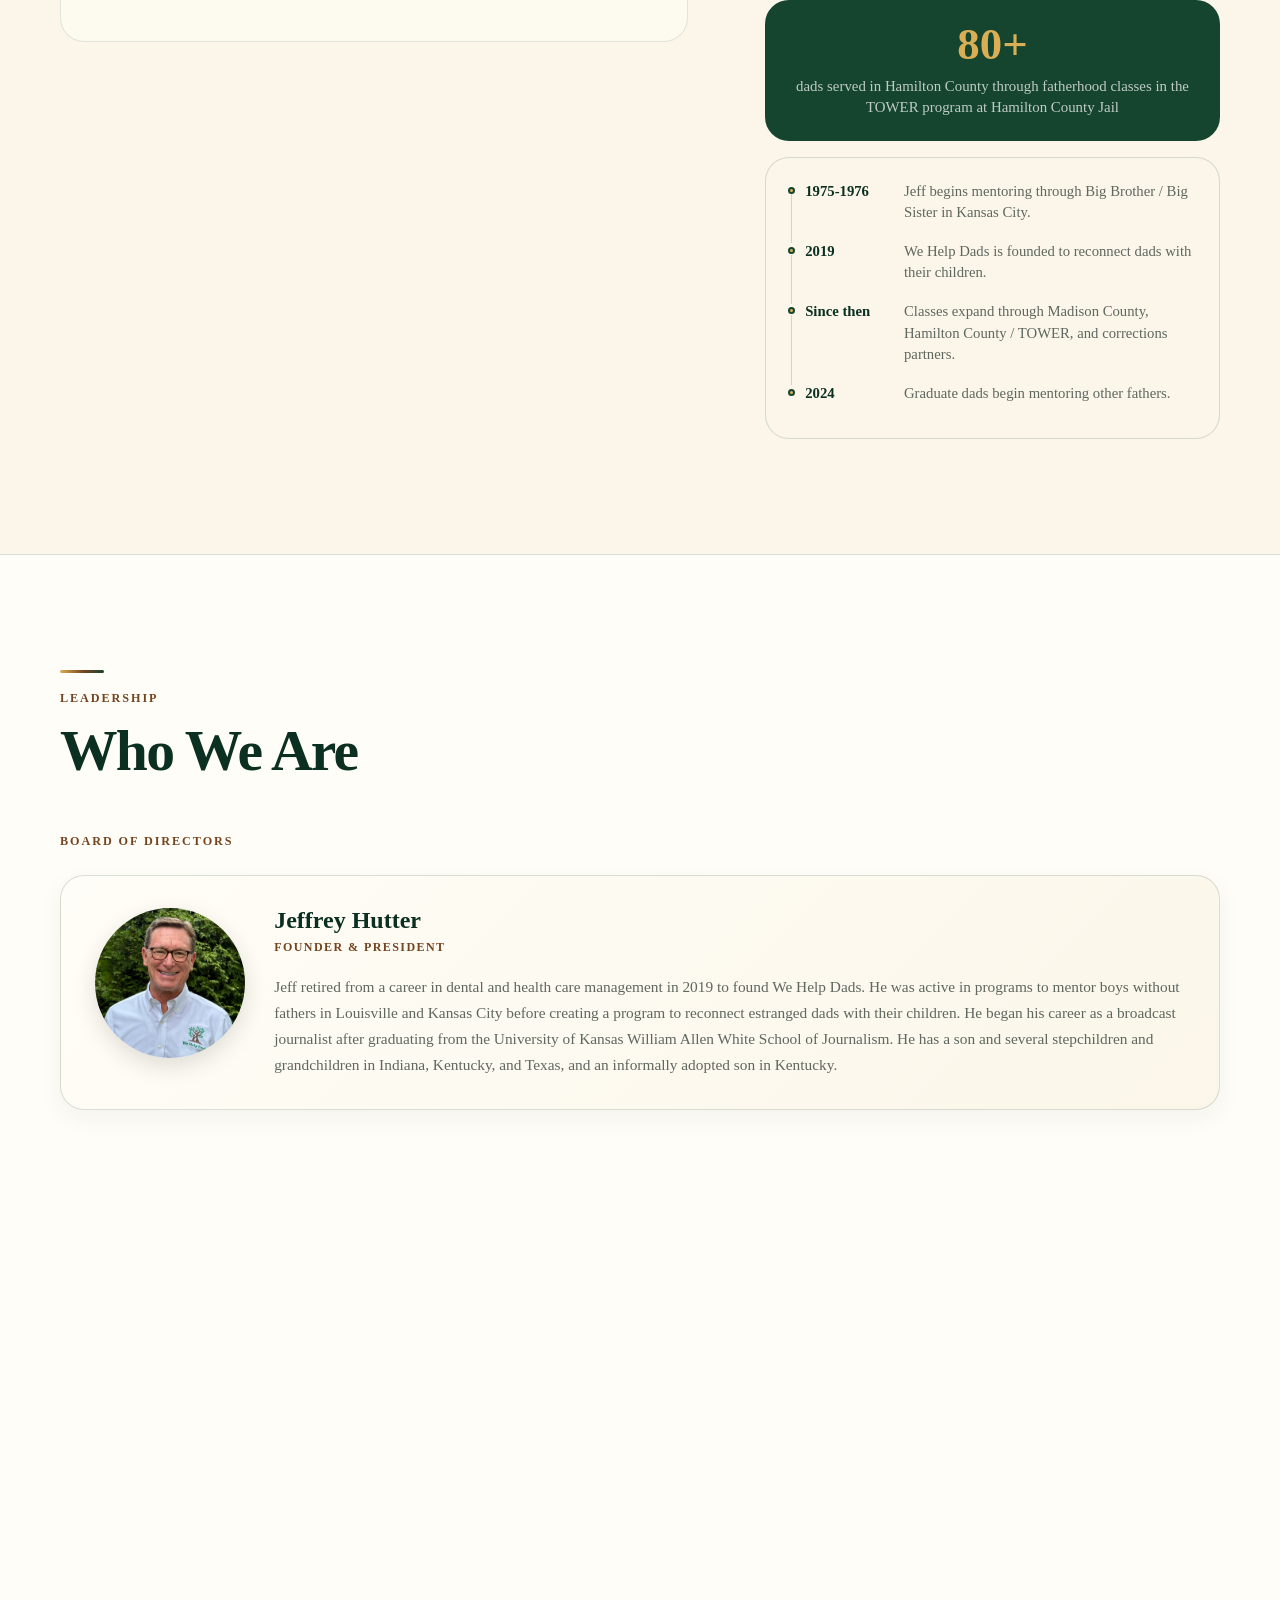
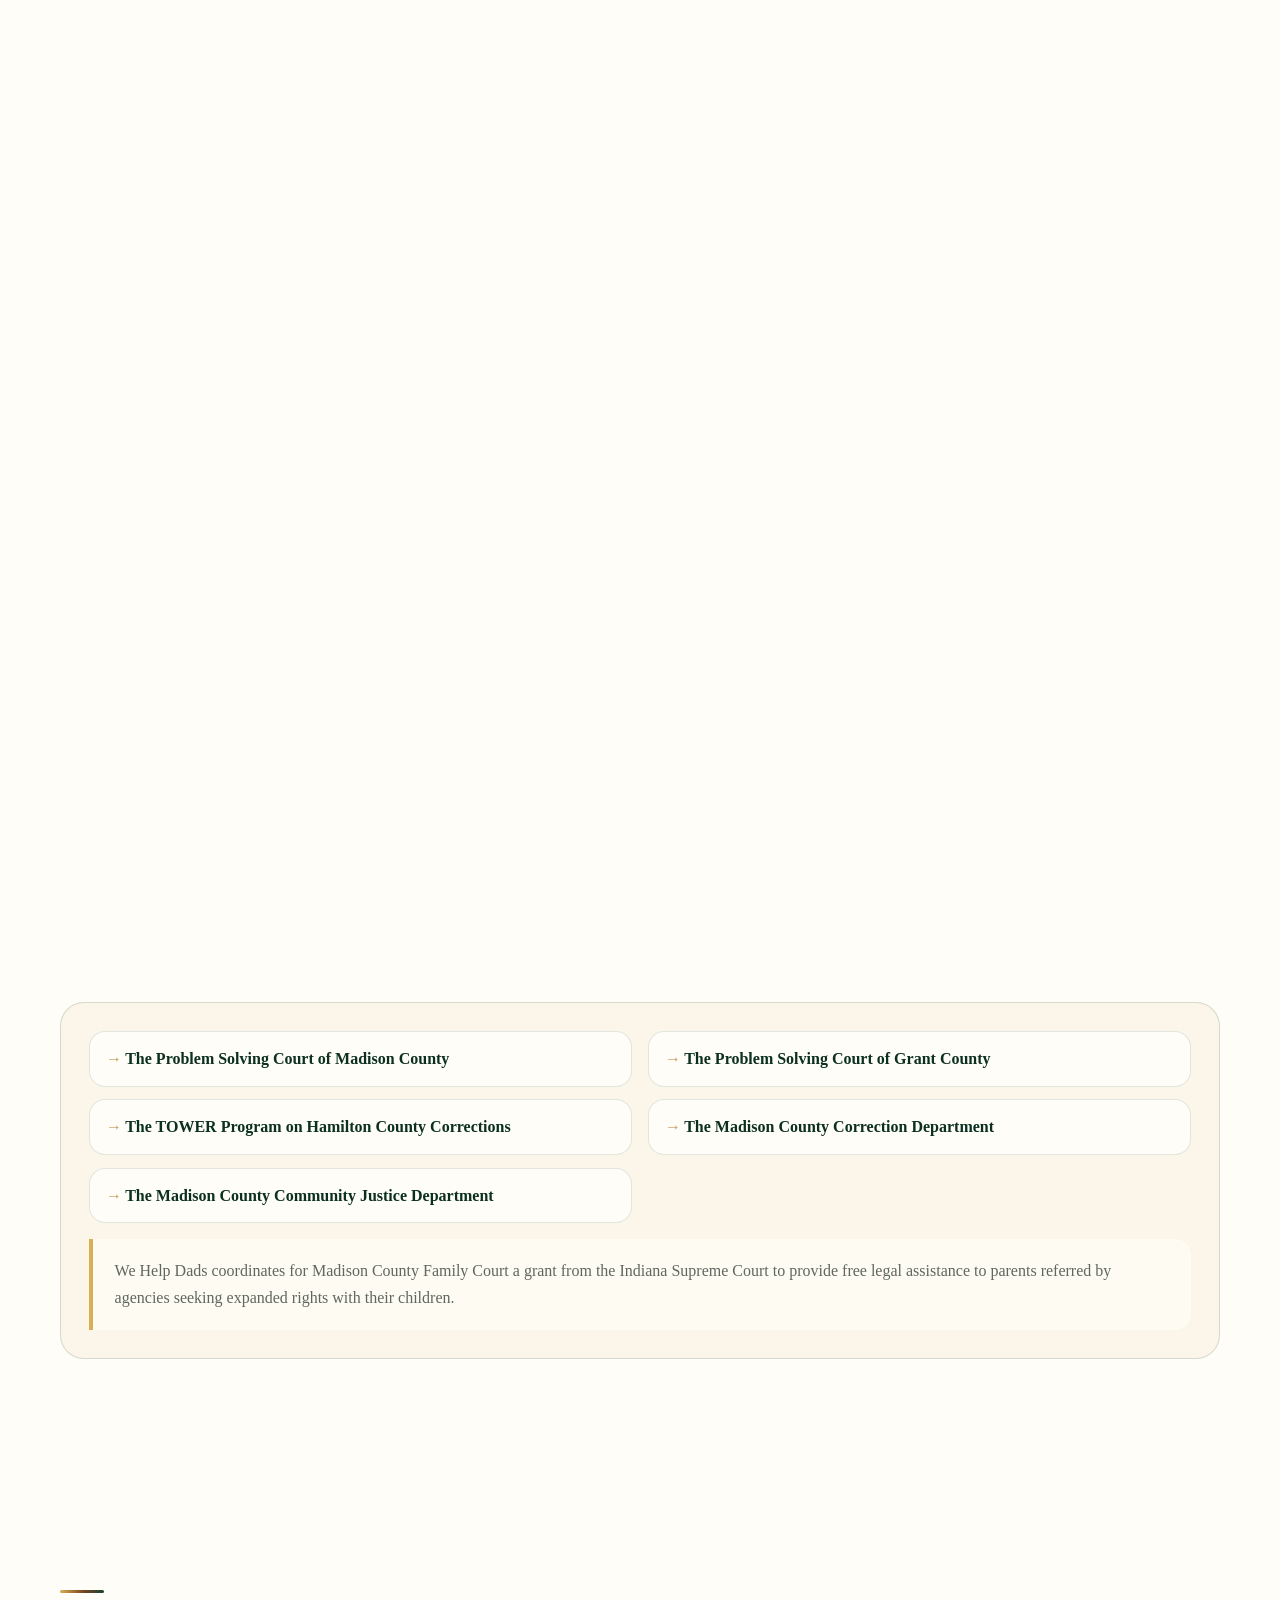
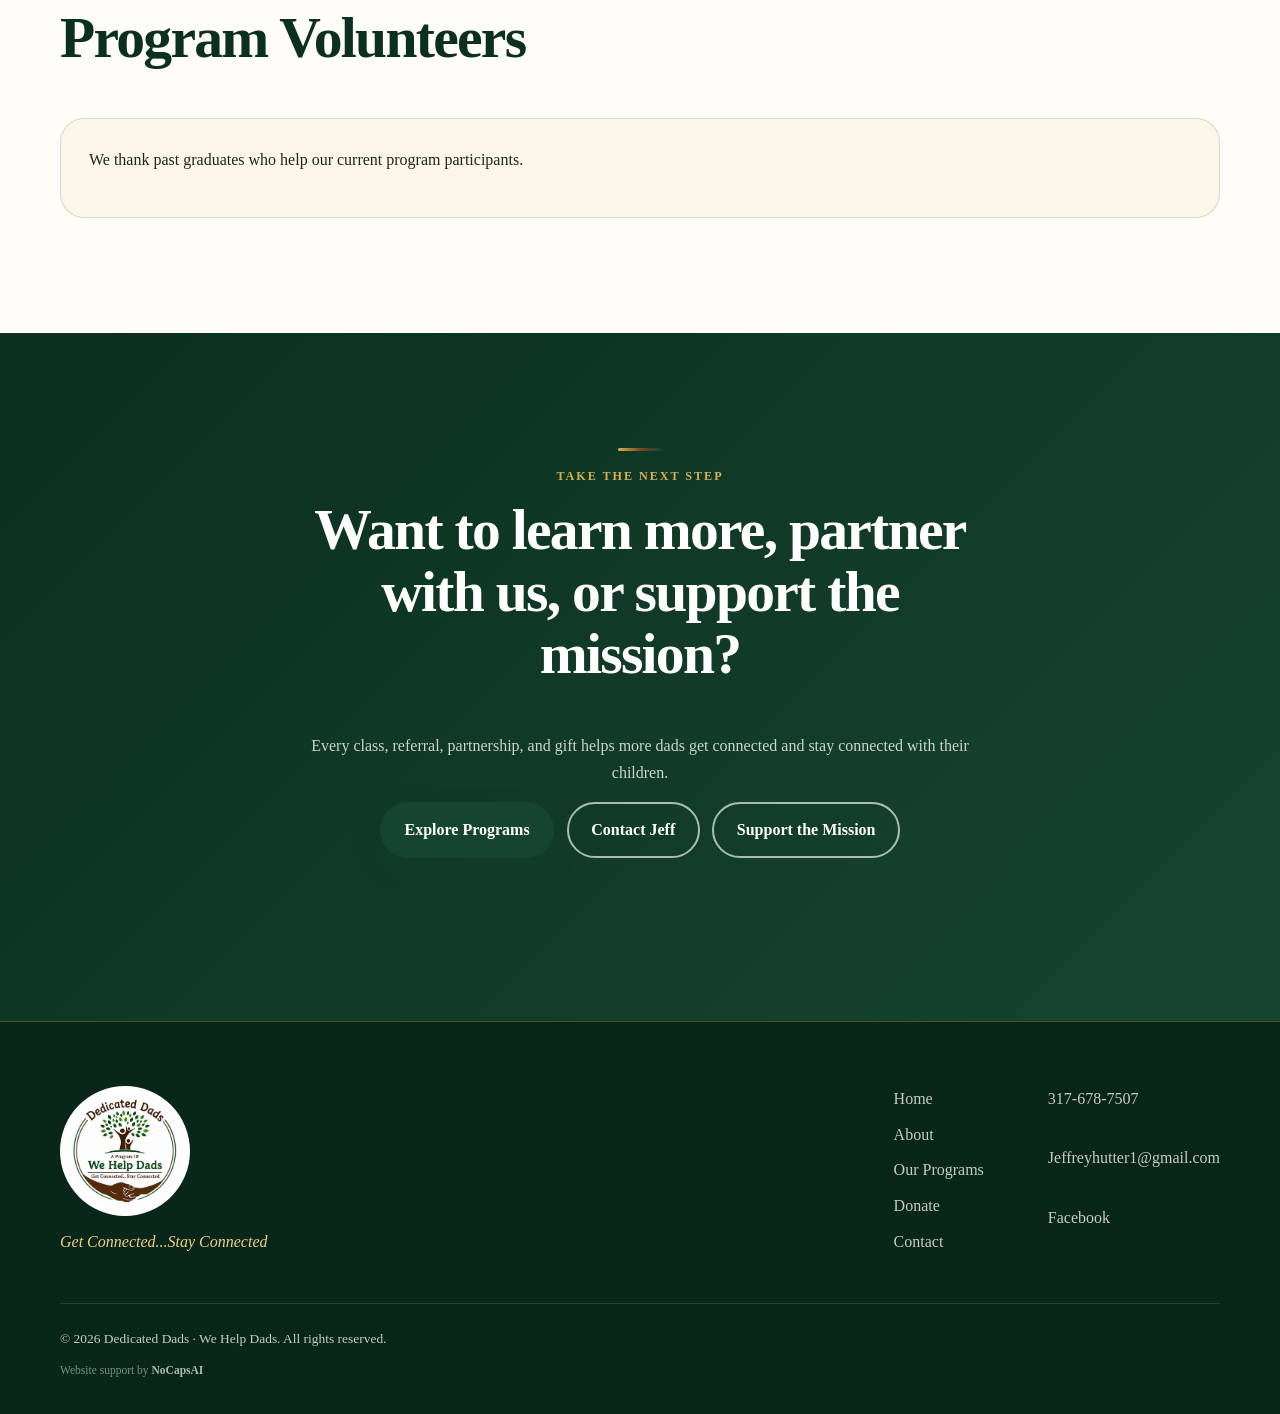
==== commit 9e5bd9aa: "Apply Jeff website updates and branding refinements" ====
--- a/about.html
+++ b/about.html
@@ -21,8 +21,8 @@
   <header class="site-header">
     <nav class="nav container" aria-label="Primary navigation">
       <a class="nav__brand" href="index.html" aria-label="We Help Dads home">
-        <img src="assets/logos/official-dedicated-dads-we-help-dads-logo.png" alt="Dedicated Dads, a program of We Help Dads — Get Connected, Stay Connected" class="nav__logo" />
-        <img src="assets/logos/dedicated-dads-wordmark.jpg" alt="Dedicated Dads" class="nav__logo-secondary" />
+        <img src="assets/logos/official-dedicated-dads-we-help-dads-logo.png" alt="We Help Dads — Get Connected, Stay Connected" class="nav__logo" />
+        <img src="assets/logos/dedicated-dads-logo-transparent.png" alt="Dedicated Dads, a program of We Help Dads" class="nav__logo-secondary" />
       </a>
 
       <button class="nav__toggle" id="navToggle" aria-expanded="false" aria-controls="navMenu" aria-label="Open menu">
@@ -63,7 +63,6 @@
     <section class="page-banner page-banner--about" aria-labelledby="about-page-title">
       <div class="container page-banner__grid">
         <div class="page-banner__copy reveal">
-          <p class="eyebrow"><span class="brand-dedicated-dads">Dedicated Dads</span> &middot; We Help Dads</p>
           <div class="hero-accent" aria-hidden="true"></div>
           <h1 id="about-page-title">About We Help Dads</h1>
           <p class="page-banner__lead">The story, leadership, and partnerships behind the mission to reconnect dads with their children.</p>
@@ -78,11 +77,11 @@
             </div>
             <div>
               <dt>Organization</dt>
-              <dd><span class="brand-dedicated-dads">Dedicated Dads</span> / We Help Dads</dd>
+              <dd>We Help Dads (program name Dedicated Dads)</dd>
             </div>
             <div>
               <dt>Work</dt>
-              <dd>Class training, mentoring, and partner courts</dd>
+              <dd>Class training, mentoring, and help overcoming life obstacles to active and constructive fatherhood.</dd>
             </div>
           </dl>
           <p class="about-summary__pillars">Influence <span aria-hidden="true">&bull;</span> Prepare <span aria-hidden="true">&bull;</span> Help</p>
@@ -97,11 +96,11 @@
             <p class="eyebrow">Our History</p>
             <h2 id="history-title">Where it started.</h2>
 
-            <p class="lead">In 2019, Jeff Hutter set out to answer a question: instead of filling the father role himself, what if he helped estranged dads get back into their kids&rsquo; lives?</p>
-
-            <p>Our founder began volunteering as a big brother in the Kansas City Big Brother Big Sister program in 1975, shortly after graduating from the University of Kansas. He continued mentoring after moving to Louisville and broadened his work through the Boys &amp; Girls Clubs of Louisville.</p>
-
-            <p>Jeff was connected to the then-Assistant Prosecuting Attorney in Madison County, Steve Koester&mdash;now Judge of the Family Court. &ldquo;Judge Koester walked me down the hall to Judge Angela Sims and staff director Katie Stapleton of Problem Solving Court, and from there our fatherhood program began.&rdquo;</p>
+            <p class="lead">In 2019, our founder set out to answer a question&mdash;instead of volunteers like himself trying to fill a father role for boys without an active dad, is it possible to reconnect estranged dads with their kids?</p>
+
+            <p>Jeff Hutter began volunteering as a big brother in the Kansas City Big Brother Big Sister program in 1975, shortly after graduating from the University of Kansas. He continued mentoring after moving to Louisville and broadened his work through the Boys &amp; Girls Clubs of Louisville.</p>
+
+            <p>After years of volunteering during his career in medical / dental management, Mr. Hutter set out to answer the above question when he retired in 2019. Trying to talk with as many people in the courts and agencies as possible, he was connected to then-Assistant Prosecuting Attorney in Madison County, Steve Koester&mdash;now Judge of the Family Court. &ldquo;Judge Koester walked me down the hall to Judge Angela Sims and staff director Katie Stapleton of Problem Solving Court, and from there our fatherhood program began.&rdquo;</p>
 
             <p>Since then, We Help Dads has provided class training to more than 200 fathers from the court system in Madison County, provides fatherhood instruction in the Hamilton County Jail through the TOWER Program, and conducts classes at the Madison County Corrections Complex.</p>
 
@@ -112,19 +111,19 @@
             <figure class="history-photo">
               <img src="assets/images/about/jeff-big-brother-1976.jpg" alt="Jeff Hutter as a Big Brother to Chris in Kansas City in 1976" />
               <figcaption>
-                In 1976, Mr. Hutter was a Big Brother to Chris in Kansas City, and was featured on the cover of the program for the Big Brother Big Sister High School All Star football game. It was the start of Mr. Hutter's work with boys without an active dad in their lives.
+                In 1976, while working as a news reporter at WDAF-TV in Kansas City, Mr. Hutter was a Big Brother to Chris, and was featured on the cover of the program for the Big Brother Big Sister High School All Star football game. It was the start of Mr. Hutter's work with boys without an active dad in their lives.
               </figcaption>
             </figure>
-
-            <blockquote class="history__quote">
-              <p>&ldquo;It hit me, what if I worked to get estranged dads back into their kids&rsquo; lives as opposed to trying to fill the father role myself.&rdquo;</p>
-              <cite>&mdash; Jeff Hutter, Founder</cite>
-            </blockquote>
 
             <div class="history__side-grid">
               <div class="history__stat">
                 <strong>200+</strong>
                 <span>dads served through class training in Madison County alone</span>
+              </div>
+
+              <div class="history__stat">
+                <strong>80+</strong>
+                <span>dads served in Hamilton County through fatherhood classes in the TOWER program at Hamilton County Jail</span>
               </div>
 
               <ol class="history-timeline" aria-label="We Help Dads milestones">
@@ -187,11 +186,12 @@
               </div>
             </article>
 
-            <article class="board-card board-card--photo board-card--compact reveal">
+            <article class="board-card board-card--photo board-card--bio reveal">
               <img class="board-card__photo board-card__photo--mike" src="assets/images/board/mike-cox-board.jpg" alt="Mike Cox, Board Member" />
               <div class="board-card__info">
                 <h3 class="board-card__name">Mike Cox</h3>
                 <p class="board-card__role">Board Member</p>
+                <p class="board-card__bio">Mike is the Peer Support Coordinator for the Madison County Problem Solving Court. For several years, Mike has served as the Panel Leader for the Indiana area Narcotics Anonymous and regularly mentors at least 10 people in recovery. After many years of incarceration stemming from drug-related activities, Mike has devoted himself to helping others burdened by drug addiction. Mike has two children.</p>
               </div>
             </article>
           </div>
@@ -229,6 +229,18 @@
           <div class="partner-list__note">
             <p>We Help Dads coordinates for Madison County Family Court a grant from the Indiana Supreme Court to provide free legal assistance to parents referred by agencies seeking expanded rights with their children.</p>
           </div>
+        </div>
+      </div>
+    </section>
+
+    <section class="section start" id="volunteers" aria-labelledby="volunteers-title">
+      <div class="container">
+        <div class="section-heading reveal">
+          <h2 id="volunteers-title">Program Volunteers</h2>
+        </div>
+
+        <div class="partner-list reveal">
+          <p>We thank past graduates who help our current program participants.</p>
         </div>
       </div>
     </section>
--- a/styles.css
+++ b/styles.css
@@ -3,14 +3,16 @@
   --forest:#16452f; --forest-dark:#0b2f20; --leaf:#2c7a47;
   --brown:#74431f; --tan:#c79a61; --gold:#d9ae55;
   --ink:#20251f; --muted:#5f675f; --line:rgba(22,69,47,.16);
+  --brand-accent:linear-gradient(90deg,var(--gold),var(--brown) 55%,var(--forest) 100%);
   --shadow:0 24px 60px rgba(32,37,31,.13); --radius:24px;
   --maxw:1160px; --ease:cubic-bezier(.22,.61,.36,1);
+  --font-logo:"Cooper Black","Cooper Std Black","Cooper Std","Arial Rounded MT Bold","Trebuchet MS",serif;
 }
 *,*::before,*::after{box-sizing:border-box}
-html{scroll-behavior:smooth;scroll-padding-top:96px}
-body{margin:0;color:var(--ink);background:var(--cream);font-family:"Segoe UI",Roboto,Arial,sans-serif;line-height:1.65;-webkit-font-smoothing:antialiased}
+html{scroll-behavior:smooth;scroll-padding-top:166px}
+body{margin:0;color:var(--ink);background:var(--cream);font-family:var(--font-logo);line-height:1.65;-webkit-font-smoothing:antialiased}
 body::before{content:"";position:fixed;inset:0;z-index:-1;opacity:.35;background-image:radial-gradient(rgba(116,67,31,.12) .7px,transparent .7px);background-size:18px 18px}
-h1,h2,h3,blockquote{margin-top:0;color:var(--forest-dark);font-family:Georgia,"Times New Roman",serif;line-height:1.08}
+h1,h2,h3,blockquote{margin-top:0;color:var(--forest-dark);font-family:var(--font-logo);line-height:1.08}
 h1{font-size:4.35rem;letter-spacing:0}
 h2{font-size:clamp(2.15rem,4.5vw,3.7rem);letter-spacing:-.03em}
 h3{font-size:1.45rem} p{margin:0 0 1rem} a{color:inherit;text-decoration:none} img{display:block;max-width:100%}
@@ -19,20 +21,25 @@
 :focus-visible{outline:3px solid var(--gold);outline-offset:4px;border-radius:5px}
 .eyebrow{margin-bottom:.8rem;color:var(--brown);font-size:.76rem;font-weight:800;letter-spacing:.16em;text-transform:uppercase}
 .lead{color:var(--forest-dark);font-size:clamp(1.12rem,2vw,1.32rem)}
-.brand-dedicated-dads{font-family:Georgia,"Times New Roman",serif;font-weight:700;letter-spacing:0;text-transform:none}
-.section-heading{max-width:700px;margin-bottom:3rem}.section-heading--center{margin-inline:auto;text-align:center}.section-heading>p:last-child{color:var(--muted);font-size:1.08rem}
+.brand-dedicated-dads{font-family:var(--font-logo);font-weight:700;letter-spacing:0;text-transform:none}
+.section-heading{position:relative;max-width:700px;padding-top:1.1rem;margin-bottom:3rem}.section-heading--center{margin-inline:auto;text-align:center}.section-heading>p:last-child{color:var(--muted);font-size:1.08rem}
+.section-heading::before{content:"";position:absolute;top:0;left:0;width:44px;height:3px;background:var(--brand-accent);border-radius:999px}.section-heading--center::before{left:50%;transform:translateX(-50%)}
 .button-row{display:flex;flex-wrap:wrap;gap:.8rem;align-items:center}.button-row--center{justify-content:center}
 .btn{display:inline-flex;min-height:50px;align-items:center;justify-content:center;padding:.8rem 1.4rem;border:2px solid transparent;border-radius:999px;font-weight:750;transition:.2s var(--ease)}
 .btn:hover{transform:translateY(-2px)}.btn--primary{color:#fff;background:var(--forest);box-shadow:0 12px 26px rgba(22,69,47,.24)}.btn--primary:hover{background:var(--forest-dark)}
 .btn--secondary{color:var(--forest);border-color:var(--forest)}.btn--secondary:hover{background:rgba(22,69,47,.07)}.btn--light{color:var(--forest-dark);background:var(--cream)}
 .btn--outline-light{color:#fff;border-color:rgba(255,255,255,.65)}.btn--outline-light:hover{background:rgba(255,255,255,.1)}
 
-.site-header{position:sticky;top:0;z-index:100;background:rgba(251,246,233,.94);border-bottom:1px solid var(--line);backdrop-filter:blur(16px)}
-.nav{min-height:76px;display:flex;align-items:center;justify-content:space-between;gap:1.5rem}.nav__brand{flex:none;display:flex;align-items:center;gap:.75rem}.nav__logo{width:66px;height:62px;object-fit:contain}.nav__logo-secondary{width:124px;height:54px;object-fit:contain}
+.site-header{position:sticky;top:0;z-index:100;background:rgba(250,240,218,.95);box-shadow:0 6px 20px rgba(11,47,32,.05);border-bottom:1px solid var(--line);backdrop-filter:blur(16px)}
+.site-header::after{content:"";position:absolute;left:0;right:0;bottom:-3px;height:3px;background:var(--brand-accent);opacity:.6;pointer-events:none}
+.nav{min-height:150px;display:flex;align-items:center;justify-content:space-between;gap:1.5rem}.nav.container{width:100%;max-width:1400px;padding-inline:clamp(1.25rem,3vw,2.25rem)}.nav__brand{flex:none;display:flex;align-items:center;gap:1.25rem}.nav__logo,.nav__logo-secondary{box-sizing:border-box;padding:6px;background:var(--paper);border:1.5px solid rgba(199,154,97,.55);border-radius:50%;box-shadow:0 3px 10px rgba(32,37,31,.1);object-fit:contain}.nav__logo{width:104px;height:104px}.nav__logo-secondary{width:104px;height:104px}
 .nav__menu{display:flex;align-items:center;gap:1.1rem;margin:0;padding:0;list-style:none}.nav__menu a{color:var(--forest-dark);font-size:.91rem;font-weight:700}.nav__menu a:hover{color:var(--brown)}
+.nav__menu>li>a:not(.nav__cta){position:relative;padding-bottom:.2rem}
+.nav__menu>li>a:not(.nav__cta)::after{content:"";position:absolute;left:0;right:100%;bottom:-2px;height:2px;background:var(--gold);border-radius:999px;transition:right .22s var(--ease)}
+.nav__menu>li>a:not(.nav__cta):hover::after,.nav__menu>li>a:not(.nav__cta):focus-visible::after{right:0}
 .nav__item--dropdown{position:relative}.nav__dropdown{position:absolute;top:calc(100% + .75rem);left:0;min-width:170px;margin:0;padding:.55rem;list-style:none;background:var(--paper);border:1px solid var(--line);border-radius:12px;box-shadow:var(--shadow);opacity:0;transform:translateY(-6px);pointer-events:none;transition:.2s var(--ease)}
 .nav__item--dropdown:hover .nav__dropdown,.nav__item--dropdown:focus-within .nav__dropdown{opacity:1;transform:none;pointer-events:auto}.nav__dropdown a{display:block;padding:.55rem .7rem;color:var(--forest-dark);border-radius:8px}.nav__dropdown a:hover{background:rgba(22,69,47,.08)}
-.nav__cta{padding:.55rem 1rem;color:#fff!important;background:var(--forest);border-radius:999px}.nav__toggle{display:none;padding:.5rem;border:0;background:none;cursor:pointer}
+.nav__cta{padding:.55rem 1rem;color:#fff!important;background:var(--forest);border-radius:999px;transition:.2s var(--ease)}.nav__cta:hover{background:var(--forest-dark);box-shadow:0 8px 20px rgba(217,174,85,.35)}.nav__toggle{display:none;padding:.5rem;border:0;background:none;cursor:pointer}
 .nav__toggle span{display:block;width:26px;height:2px;margin:5px 0;background:var(--forest);transition:.2s}.nav__toggle[aria-expanded=true] span:nth-child(1){transform:translateY(7px) rotate(45deg)}
 .nav__toggle[aria-expanded=true] span:nth-child(2){opacity:0}.nav__toggle[aria-expanded=true] span:nth-child(3){transform:translateY(-7px) rotate(-45deg)}
 
@@ -41,27 +48,27 @@
 .hero::before{content:"";position:absolute;inset:0;z-index:0;background-image:radial-gradient(rgba(116,67,31,.06) .7px,transparent .7px);background-size:20px 20px;pointer-events:none}
 .hero__grid{position:relative;z-index:1;display:grid;grid-template-columns:1fr .6fr;gap:0;align-items:stretch}
 .hero__content{display:flex;flex-direction:column;justify-content:center;padding:clamp(3rem,6vw,4.5rem) clamp(2rem,4vw,3rem) clamp(3rem,6vw,4.5rem) 0;border-right:1px solid var(--line)}
-.hero__brand-label{margin:0 0 1rem;color:var(--brown);font-size:.76rem;font-weight:800;letter-spacing:.13em;text-transform:uppercase;opacity:0;animation:fadeLift .6s .05s var(--ease) forwards}
+.hero__brand-label{margin:0 0 1rem;max-width:46ch;color:var(--brown);font-size:.86rem;font-weight:700;letter-spacing:.01em;line-height:1.5;text-transform:none;opacity:0;animation:fadeLift .6s .05s var(--ease) forwards}
 .hero__gold-bar{width:44px;height:3px;background:linear-gradient(90deg,var(--gold),rgba(217,174,85,.25));border-radius:2px;margin-bottom:1.1rem;opacity:0;animation:fadeLift .5s .12s var(--ease) forwards}
 .hero__mission-eyebrow{margin:0 0 .5rem;color:var(--leaf);font-size:.73rem;font-weight:800;letter-spacing:.22em;text-transform:uppercase;opacity:0;animation:fadeLift .6s .18s var(--ease) forwards}
-.hero__headline{margin:0 0 1.2rem;color:var(--forest-dark);font-family:Georgia,"Times New Roman",serif;font-size:clamp(1.7rem,3vw,2.5rem);line-height:1.14;letter-spacing:-.02em;opacity:0;animation:fadeLift .7s .28s var(--ease) forwards}
-.hero__statement{flex:none;margin:0 0 1.8rem;padding:1rem 1.25rem;color:var(--forest-dark);background:rgba(22,69,47,.045);border-left:3px solid var(--gold);border-radius:0 10px 10px 0;font-family:Georgia,serif;font-size:clamp(.97rem,1.55vw,1.08rem);font-style:italic;line-height:1.72;opacity:0;animation:fadeLift .7s .4s var(--ease) forwards}
+.hero__headline{margin:0 0 1.2rem;color:var(--forest-dark);font-family:var(--font-logo);font-size:clamp(1.7rem,3vw,2.5rem);line-height:1.14;letter-spacing:-.02em;opacity:0;animation:fadeLift .7s .28s var(--ease) forwards}
+.hero__statement{flex:none;margin:0 0 1.8rem;padding:1rem 1.25rem;color:var(--forest-dark);background:rgba(22,69,47,.045);border-left:3px solid var(--gold);border-radius:0 10px 10px 0;font-family:var(--font-logo);font-size:clamp(.97rem,1.55vw,1.08rem);font-style:italic;line-height:1.72;opacity:0;animation:fadeLift .7s .4s var(--ease) forwards}
 .hero__actions{margin-bottom:1.4rem;opacity:0;animation:fadeLift .6s .56s var(--ease) forwards}
-.hero__tagline{margin:0;color:var(--brown);font-family:Georgia,serif;font-style:italic;font-size:.93rem;opacity:0;animation:fadeLift .6s .68s var(--ease) forwards}
+.hero__tagline{margin:0;color:var(--brown);font-family:var(--font-logo);font-style:italic;font-size:.93rem;opacity:0;animation:fadeLift .6s .68s var(--ease) forwards}
 .hero__panel{background:var(--forest-dark);display:flex;align-items:stretch;opacity:0;animation:fadeLift .8s .15s var(--ease) forwards}
 .hero__panel-inner{display:flex;flex-direction:column;justify-content:center;padding:clamp(2.5rem,5vw,3.5rem) clamp(2rem,4vw,2.75rem);width:100%}
 .hero__panel-eyebrow{margin:0 0 1.75rem;color:var(--gold);font-size:.72rem;font-weight:800;letter-spacing:.2em;text-transform:uppercase}
 .hero__pillars{list-style:none;margin:0;padding:0}
 .hero__pillar{display:flex;align-items:baseline;gap:.85rem;padding:1.1rem 0;border-bottom:1px solid rgba(255,255,255,.09)}
 .hero__pillar:last-child{border-bottom:0}
-.hero__pillar-num{flex-shrink:0;color:var(--gold);font-family:Georgia,serif;font-size:.82rem;font-weight:700;letter-spacing:.04em}
-.hero__pillar-name{color:rgba(255,255,255,.88);font-family:Georgia,serif;font-size:clamp(1.5rem,2.4vw,2rem);font-weight:400;line-height:1.1;text-decoration:none;transition:.15s var(--ease)}
+.hero__pillar-num{flex-shrink:0;color:var(--gold);font-family:var(--font-logo);font-size:.82rem;font-weight:700;letter-spacing:.04em}
+.hero__pillar-name{color:rgba(255,255,255,.88);font-family:var(--font-logo);font-size:clamp(1.5rem,2.4vw,2rem);font-weight:400;line-height:1.1;text-decoration:none;transition:.15s var(--ease)}
 .hero__pillar-name:hover{color:#fff}
 .hero__panel-note{margin:2rem 0 0;padding-top:1.5rem;border-top:1px solid rgba(255,255,255,.08);color:rgba(255,255,255,.32);font-size:.72rem;letter-spacing:.1em;text-transform:uppercase}
 
 .start,.community,.board,.contact{background:var(--paper)}.action-cards{display:grid;grid-template-columns:repeat(3,1fr);gap:1.25rem}
 .action-card{display:flex;min-height:290px;flex-direction:column;padding:2rem;background:var(--cream);border:1px solid var(--line);border-radius:var(--radius);box-shadow:0 10px 30px rgba(32,37,31,.05);transition:.25s var(--ease)}
-.action-card:hover{transform:translateY(-7px);border-color:rgba(116,67,31,.35);box-shadow:var(--shadow)}.action-card>span{color:var(--tan);font-family:Georgia,serif;font-size:2rem;font-weight:800}
+.action-card:hover{transform:translateY(-7px);border-color:rgba(116,67,31,.35);box-shadow:var(--shadow)}.action-card>span{color:var(--tan);font-family:var(--font-logo);font-size:2rem;font-weight:800}
 .action-card h3{margin:auto 0 .7rem;font-size:1.75rem}.action-card p{color:var(--muted)}.action-card b{margin-top:auto;color:var(--forest)}
 
 .split{display:grid;grid-template-columns:1fr 1fr;gap:clamp(3rem,7vw,6rem);align-items:center}.split__content>p:not(.eyebrow):not(.lead){color:var(--muted)}
@@ -89,7 +96,7 @@
 .refer{color:#fff;background:var(--brown)}.refer h2{color:#fff}.refer .eyebrow{color:#f2cf86}.refer__inner{display:grid;grid-template-columns:1fr auto;gap:3rem;align-items:center}.refer__inner>div:first-child{max-width:780px}.refer__inner p:last-child{color:rgba(255,255,255,.82);font-size:1.08rem}
 .donate-placeholder{max-width:980px;margin:auto;padding:clamp(2rem,5vw,3.25rem);text-align:center;background:var(--paper);border:1px solid var(--line);border-radius:var(--radius);box-shadow:0 12px 30px rgba(32,37,31,.06)}
 .donate-placeholder h2{margin-bottom:1rem}.donate-placeholder>p:not(.eyebrow){max-width:680px;margin-inline:auto;color:var(--muted);font-size:1.08rem}.giving-grid{display:grid;grid-template-columns:repeat(3,1fr);gap:1rem;margin-top:1.7rem}
-.giving-card{display:flex;min-height:245px;flex-direction:column;align-items:center;justify-content:center;padding:1.35rem;background:var(--cream);border:1px solid var(--line);border-radius:18px;box-shadow:0 8px 22px rgba(32,37,31,.05)}.giving-card strong{color:var(--forest);font-family:Georgia,serif;font-size:2.7rem;line-height:1}.giving-card span{min-height:3rem;margin:.85rem 0 1rem;color:var(--muted)}.giving-card .btn{width:100%;max-width:230px;font-size:.86rem}.donate__note{margin:1.25rem 0 0;color:var(--muted);font-size:.92rem}
+.giving-card{display:flex;min-height:245px;flex-direction:column;align-items:center;justify-content:center;padding:1.35rem;background:var(--cream);border:1px solid var(--line);border-radius:18px;box-shadow:0 8px 22px rgba(32,37,31,.05)}.giving-card strong{color:var(--forest);font-family:var(--font-logo);font-size:2.7rem;line-height:1}.giving-card span{min-height:3rem;margin:.85rem 0 1rem;color:var(--muted)}.giving-card .btn{width:100%;max-width:230px;font-size:.86rem}.donate__note{margin:1.25rem 0 0;color:var(--muted);font-size:.92rem}
 .board{border-top:1px solid var(--line)}.board__inner{display:grid;grid-template-columns:.7fr 1.3fr;gap:4rem}
 .board__grid{display:grid;grid-template-columns:repeat(3,1fr);gap:1.1rem;margin:1.25rem 0 1.5rem}
 .board-card{padding:1.6rem 1.75rem;background:var(--cream);border:1px solid var(--line);border-radius:var(--radius);box-shadow:0 8px 24px rgba(32,37,31,.05);transition:.25s var(--ease)}
@@ -103,7 +110,7 @@
 .board-card--bio{display:grid;grid-template-columns:104px 1fr;gap:1rem;align-items:start}
 .board-card--bio .board-card__photo{margin:0}
 .board-card--compact{min-height:0}
-.board-card__initials{display:flex;width:104px;height:104px;align-items:center;justify-content:center;margin-bottom:.9rem;background:var(--forest);border-radius:50%;color:#fff;font-family:Georgia,serif;font-size:1.75rem;font-weight:700;letter-spacing:.02em;box-shadow:0 8px 22px rgba(32,37,31,.14)}
+.board-card__initials{display:flex;width:104px;height:104px;align-items:center;justify-content:center;margin-bottom:.9rem;background:var(--forest);border-radius:50%;color:#fff;font-family:var(--font-logo);font-size:1.75rem;font-weight:700;letter-spacing:.02em;box-shadow:0 8px 22px rgba(32,37,31,.14)}
 .board-card--photo .board-card__initials{margin:0 0 1rem;flex-shrink:0}
 .board-card__photo--randy{object-position:52% 28%}
 .board-card__photo--tressena{object-position:50% 18%}
@@ -129,11 +136,11 @@
 .home-links__card p{margin:0;color:var(--muted);font-size:.93rem;line-height:1.55}
 
 /* About page */
-.page-banner{position:relative;overflow:hidden;padding:clamp(3.25rem,6vw,5.8rem) 0;background:linear-gradient(135deg,var(--paper) 0%,var(--paper) 58%,var(--cream-deep) 100%);border-bottom:1px solid var(--line)}
-.page-banner::before{content:"";position:absolute;inset:0;opacity:.42;background-image:radial-gradient(rgba(116,67,31,.13) .8px,transparent .8px);background-size:18px 18px;pointer-events:none}
+.page-banner{position:relative;overflow:hidden;padding-top:clamp(2rem,3.5vw,2.75rem);padding-bottom:clamp(3.25rem,6vw,5.8rem);background:linear-gradient(135deg,var(--paper) 0%,var(--cream) 48%,var(--cream-deep) 100%);border-bottom:1px solid var(--line)}
+.page-banner::before{content:"";position:absolute;inset:0;opacity:.5;background-image:radial-gradient(rgba(116,67,31,.14) .8px,transparent .8px);background-size:18px 18px;pointer-events:none}
 .page-banner::after{content:"";position:absolute;right:max(1rem,calc((100% - var(--maxw))/2));top:12%;width:min(36vw,420px);height:72%;opacity:.2;background:linear-gradient(90deg,transparent 0 16%,var(--forest) 16% calc(16% + 1px),transparent calc(16% + 1px) 100%),linear-gradient(0deg,transparent 0 26%,var(--brown) 26% calc(26% + 1px),transparent calc(26% + 1px) 100%),linear-gradient(0deg,transparent 0 62%,var(--gold) 62% calc(62% + 1px),transparent calc(62% + 1px) 100%);border:1px solid rgba(22,69,47,.18);border-radius:var(--radius);pointer-events:none}
 .page-banner .container{position:relative;z-index:1}
-.page-banner__grid{display:grid;grid-template-columns:minmax(0,1fr) minmax(290px,420px);gap:clamp(2rem,5vw,4rem);align-items:center}
+.page-banner__grid{display:grid;grid-template-columns:minmax(0,1fr) minmax(290px,420px);gap:clamp(2rem,5vw,4rem);align-items:start}
 .page-banner__grid--simple{grid-template-columns:minmax(0,1fr) minmax(260px,360px)}
 .page-banner h1{font-size:clamp(2.1rem,4.8vw,3.4rem);margin-bottom:.75rem}
 .page-banner__lead{color:var(--muted);font-size:1.13rem;max-width:620px;margin-bottom:0}
@@ -146,7 +153,7 @@
 .hero-feature--photo img{width:100%;height:270px;object-fit:cover;object-position:center 36%}
 .hero-feature--photo figcaption{position:absolute;left:1rem;right:1rem;bottom:1rem;padding:.65rem .75rem;color:#fff;background:rgba(11,47,32,.88);border:1px solid rgba(255,255,255,.16);border-radius:12px;font-size:.84rem;font-weight:800;text-align:center}
 .hero-feature__note{display:grid;gap:.2rem;margin:.95rem .2rem .1rem;padding:.95rem 1rem;background:var(--cream);border-left:3px solid var(--gold);border-radius:0 14px 14px 0}
-.hero-feature__note strong{color:var(--forest-dark);font-family:Georgia,serif;font-size:1.08rem}
+.hero-feature__note strong{color:var(--forest-dark);font-family:var(--font-logo);font-size:1.08rem}
 .hero-feature__note span{color:var(--muted);font-size:.9rem;line-height:1.45}
 .hero-feature--simple{padding:1.45rem 1.55rem}
 .hero-feature--simple p{position:relative;margin:0 0 .9rem;color:var(--muted);line-height:1.55}
@@ -157,13 +164,13 @@
 .hero-mini-list li{position:relative;padding-left:1.35rem;color:var(--forest-dark);font-weight:800}
 .hero-mini-list li::before{content:"";position:absolute;left:0;top:.62rem;width:.55rem;height:.55rem;background:var(--gold);border:2px solid var(--forest);border-radius:50%}
 .hero-feature__small{margin-bottom:0!important;font-size:.92rem}
-.about-summary{padding:1.6rem;background:rgba(255,253,247,.82);border:1px solid rgba(22,69,47,.18);border-radius:var(--radius);box-shadow:0 12px 34px rgba(32,37,31,.08)}
+.about-summary{position:relative;padding:1.6rem;background:rgba(255,253,247,.88);border:1px solid rgba(22,69,47,.16);border-top:3px solid var(--gold);border-radius:var(--radius);box-shadow:0 10px 26px rgba(32,37,31,.07)}
 .about-summary__kicker{margin:0 0 1rem;color:var(--forest);font-size:.78rem;font-weight:800;letter-spacing:.14em;text-transform:uppercase}
 .about-summary__facts{display:grid;gap:.95rem;margin:0}
 .about-summary__facts div{display:grid;gap:.2rem;padding-bottom:.95rem;border-bottom:1px solid rgba(22,69,47,.12)}
 .about-summary__facts div:last-child{padding-bottom:0;border-bottom:0}
 .about-summary dt{color:var(--brown);font-size:.72rem;font-weight:800;letter-spacing:.12em;text-transform:uppercase}
-.about-summary dd{margin:0;color:var(--forest-dark);font-family:Georgia,serif;font-size:1.08rem;line-height:1.3}
+.about-summary dd{margin:0;color:var(--forest-dark);font-family:var(--font-logo);font-size:1.08rem;line-height:1.3}
 .about-summary__pillars{margin:1.25rem 0 0;padding-top:1rem;color:var(--forest);border-top:2px solid rgba(217,174,85,.55);font-size:.84rem;font-weight:850;letter-spacing:.11em;text-transform:uppercase}
 .about-summary__pillars span{padding:0 .3rem;color:var(--gold)}
 .split--start{align-items:start}
@@ -175,11 +182,11 @@
 .history-photo img{width:100%;height:clamp(280px,32vw,410px);object-fit:cover;object-position:center 28%}
 .history-photo figcaption{padding:1rem 1.2rem;color:var(--muted);font-size:.88rem;line-height:1.55}
 .history__quote{margin:0;padding:1.4rem 1.7rem;background:var(--paper);border-left:4px solid var(--gold);border-radius:0 var(--radius) var(--radius) 0;box-shadow:0 8px 24px rgba(32,37,31,.06)}
-.history__quote p{margin:0 0 .85rem;color:var(--forest-dark);font-family:Georgia,serif;font-size:1.08rem;font-style:italic;line-height:1.65}
+.history__quote p{margin:0 0 .85rem;color:var(--forest-dark);font-family:var(--font-logo);font-size:1.08rem;font-style:italic;line-height:1.65}
 .history__quote cite{color:var(--brown);font-size:.83rem;font-weight:800;font-style:normal;letter-spacing:.04em}
 .history__side-grid{display:grid;gap:1rem}
 .history__stat{padding:1.4rem 1.7rem;background:var(--forest);border-radius:var(--radius);color:#fff;text-align:center}
-.history__stat strong{display:block;font-family:Georgia,serif;font-size:2.8rem;line-height:1;color:var(--gold)}
+.history__stat strong{display:block;font-family:var(--font-logo);font-size:2.8rem;line-height:1;color:var(--gold)}
 .history__stat span{display:block;margin-top:.55rem;color:rgba(255,255,255,.72);font-size:.93rem;line-height:1.45}
 .history-timeline{margin:0;padding:1.2rem 1.35rem;list-style:none;background:var(--cream);border:1px solid var(--line);border-radius:var(--radius)}
 .history-timeline li{position:relative;display:grid;grid-template-columns:86px 1fr;gap:.8rem;padding:.2rem 0 .9rem 1.1rem;color:var(--muted);font-size:.92rem;line-height:1.45}
@@ -223,12 +230,16 @@
 .testimonial-card__photo--rick{object-fit:cover;object-position:center top}
 .testimonial-card__photo--joe{height:260px;object-fit:cover;object-position:center center}
 .testimonial-card blockquote{margin:0;flex:1;display:flex;flex-direction:column;justify-content:center}
-.testimonial-card blockquote p{color:var(--forest-dark);font-family:Georgia,serif;font-size:1.02rem;font-style:italic;line-height:1.7;margin:0 0 1rem}
+.testimonial-card--pair blockquote{justify-content:flex-start}
+.testimonial-card--pair{padding:1.25rem 1.25rem 1.75rem}
+.testimonial-card--pair .testimonial-card__media-pair{gap:.6rem}
+.testimonial-card--pair .testimonial-card__media{aspect-ratio:4/5}
+.testimonial-card blockquote p{color:var(--forest-dark);font-family:var(--font-logo);font-size:1.02rem;font-style:italic;line-height:1.7;margin:0 0 1rem}
 .testimonial-card blockquote cite{color:var(--brown);font-size:.8rem;font-weight:800;font-style:normal;letter-spacing:.08em;text-transform:uppercase}
 
-.footer{padding:4rem 0 2rem;color:rgba(255,255,255,.75);background:#09261a}.footer__grid{display:grid;grid-template-columns:1fr auto auto;gap:2rem 4rem}
-.footer__brand img{width:130px;padding:.4rem;background:#fff;border-radius:50%}.footer__brand p{margin:.8rem 0 0;color:#f2cf86;font-family:Georgia,serif;font-style:italic}
-.footer__nav,.footer__contact{display:grid;gap:.55rem}.footer a:hover{color:#fff}.footer__legal{grid-column:1/-1;margin:1rem 0 0;padding-top:1.5rem;border-top:1px solid rgba(255,255,255,.12);font-size:.84rem}.footer__credit{grid-column:1/-1;margin:-1.35rem 0 0;max-width:320px;text-align:left;color:rgba(255,255,255,.48);font-size:.72rem}.footer__credit a{color:rgba(255,255,255,.68);font-weight:700}
+.footer{padding:4rem 0 2rem;color:rgba(255,250,240,.78);background:#09261a;border-top:1px solid rgba(217,174,85,.3)}.footer__grid{display:grid;grid-template-columns:1fr auto auto;gap:2rem 4rem}
+.footer__brand img{width:130px;padding:.4rem;background:#fff;border-radius:50%}.footer__brand p{margin:.8rem 0 0;color:#f2cf86;font-family:var(--font-logo);font-style:italic}
+.footer__nav,.footer__contact{display:grid;gap:.55rem}.footer a:hover{color:var(--gold)}.footer__legal{grid-column:1/-1;margin:1rem 0 0;padding-top:1.5rem;border-top:1px solid rgba(255,255,255,.12);font-size:.84rem}.footer__credit{grid-column:1/-1;margin:-1.35rem 0 0;max-width:320px;text-align:left;color:rgba(255,255,255,.48);font-size:.72rem}.footer__credit a{color:rgba(255,255,255,.68);font-weight:700}
 .reveal{opacity:0;transform:translateY(22px);transition:opacity .7s var(--ease),transform .7s var(--ease)}.reveal.is-visible{opacity:1;transform:none}
 
 /* Separate shareable Father's Day flyer */
@@ -236,13 +247,15 @@
 .social-flyer{position:relative;overflow:hidden;width:100%;height:100%;background:var(--forest);border:30px solid var(--forest)}.social-flyer__photos,.social-flyer__panel{position:absolute;inset:0}
 .social-flyer__photo{position:absolute;object-fit:cover;border:8px solid var(--cream)}.social-flyer__photo--one{left:0;top:0;width:31%;height:38%}.social-flyer__photo--two{right:0;top:0;width:34%;height:39%}.social-flyer__photo--three{right:0;top:38%;width:27%;height:25%}.social-flyer__photo--four{left:0;bottom:0;width:31%;height:38%}.social-flyer__photo--five{right:0;bottom:0;width:34%;height:38%}
 .social-flyer__panel{width:58%;height:74%;margin:auto;padding:4.5%;display:flex;flex-direction:column;align-items:center;justify-content:center;text-align:center;background:var(--cream);border:5px solid var(--brown)}
-.social-flyer__kicker,.social-flyer__script{margin:0 0 4%;font-family:Georgia,serif;font-weight:700}.social-flyer__kicker{color:var(--forest);font-size:4.1rem;line-height:.98}.social-flyer__script{color:var(--brown);font-size:3.5rem;font-style:italic}
-.social-flyer__message,.social-flyer__footer{margin:0;font-size:1.35rem;line-height:1.35;font-weight:650}.social-flyer__callout{width:100%;margin:5% 0;padding:3%;color:var(--cream);background:var(--forest);font-family:Georgia,serif;font-size:1.55rem;font-weight:700}
+.social-flyer__kicker,.social-flyer__script{margin:0 0 4%;font-family:var(--font-logo);font-weight:700}.social-flyer__kicker{color:var(--forest);font-size:4.1rem;line-height:.98}.social-flyer__script{color:var(--brown);font-size:3.5rem;font-style:italic}
+.social-flyer__message,.social-flyer__footer{margin:0;font-size:1.35rem;line-height:1.35;font-weight:650}.social-flyer__callout{width:100%;margin:5% 0;padding:3%;color:var(--cream);background:var(--forest);font-family:var(--font-logo);font-size:1.55rem;font-weight:700}
 .social-flyer__logo{width:34%;max-height:18%;margin:0 auto 4%;object-fit:contain;border-radius:50%}.social-flyer__footer{color:var(--forest)}
 
 @media(max-width:900px){
   h1{font-size:3.35rem}
-  .nav__toggle{display:block}.nav__menu{position:absolute;top:72px;left:4.5%;right:4.5%;display:grid;gap:.2rem;padding:1rem;background:var(--paper);border:1px solid var(--line);border-radius:18px;box-shadow:var(--shadow);opacity:0;transform:translateY(-10px);pointer-events:none;transition:.2s}
+  html{scroll-padding-top:122px}
+  .nav{min-height:108px}.nav__brand{gap:.7rem}.nav__logo,.nav__logo-secondary{width:80px;height:80px;padding:5px}
+  .nav__toggle{display:block}.nav__menu{position:absolute;top:100%;left:4.5%;right:4.5%;display:grid;gap:.2rem;padding:1rem;background:var(--paper);border:1px solid var(--line);border-radius:18px;box-shadow:var(--shadow);opacity:0;transform:translateY(-10px);pointer-events:none;transition:.2s}
   .nav__menu.is-open{opacity:1;transform:none;pointer-events:auto}.nav__menu a{display:block;padding:.65rem .8rem}.nav__cta{text-align:center}
   .nav__dropdown{position:static;display:grid;min-width:0;margin:.15rem 0 .35rem .75rem;padding:.1rem;background:transparent;border:0;box-shadow:none;opacity:1;transform:none;pointer-events:auto}.nav__dropdown a{padding:.45rem .8rem}
   .hero__grid,.split,.founder__grid,.program__intro,.refer__inner,.board__inner,.page-banner__grid,.history-layout,.advisors-panel{grid-template-columns:1fr}
@@ -263,9 +276,10 @@
 }
 @media(max-width:600px){
   h1{font-size:2.55rem}
-  .section{padding:4.5rem 0}.nav{min-height:70px}.nav__logo{width:58px;height:54px}
+  html{scroll-padding-top:96px}
+  .section{padding:4.5rem 0}.nav{min-height:84px}.nav__brand{gap:.5rem}.nav__logo,.nav__logo-secondary{width:58px;height:58px;padding:3px}
   .button-row{align-items:stretch}.button-row .btn{width:100%}.photo-stack{min-height:440px}.photo-stack__main{width:90%;height:390px}.photo-stack__accent{width:52%;height:185px;border-width:7px}
-  .page-banner{padding:3.25rem 0}.page-banner::after{display:none}.hero-badges{gap:.45rem}.hero-badges li{font-size:.72rem}.hero-feature{padding:.8rem}.hero-feature--simple{padding:1.25rem}.hero-feature--photo img{height:220px}.hero-feature--photo figcaption{position:static;margin:.7rem;padding:.6rem;color:var(--forest-dark);background:var(--cream);border-color:rgba(22,69,47,.12)}
+  .page-banner{padding-top:1.5rem;padding-bottom:3.25rem}.page-banner::after{display:none}.hero-badges{gap:.45rem}.hero-badges li{font-size:.72rem}.hero-feature{padding:.8rem}.hero-feature--simple{padding:1.25rem}.hero-feature--photo img{height:220px}.hero-feature--photo figcaption{position:static;margin:.7rem;padding:.6rem;color:var(--forest-dark);background:var(--cream);border-color:rgba(22,69,47,.12)}
   .gallery{grid-auto-rows:220px}.gallery__item--wide{grid-column:span 2}.gallery__item--tall{grid-row:span 1}.community__footer{display:block}.donate-placeholder{padding:2rem 1.25rem}.giving-grid{grid-template-columns:1fr}.giving-card{min-height:210px}
   .board__grid,.board__member-grid,.partner-list ul{grid-template-columns:1fr}.board-card--bio{grid-column:auto}.history-timeline li{grid-template-columns:1fr;gap:.15rem}.home-links__grid{grid-template-columns:1fr}
   .programs-overview__gallery,.programs__photo-pair{grid-template-columns:1fr}.programs__photo-pair img{height:220px}
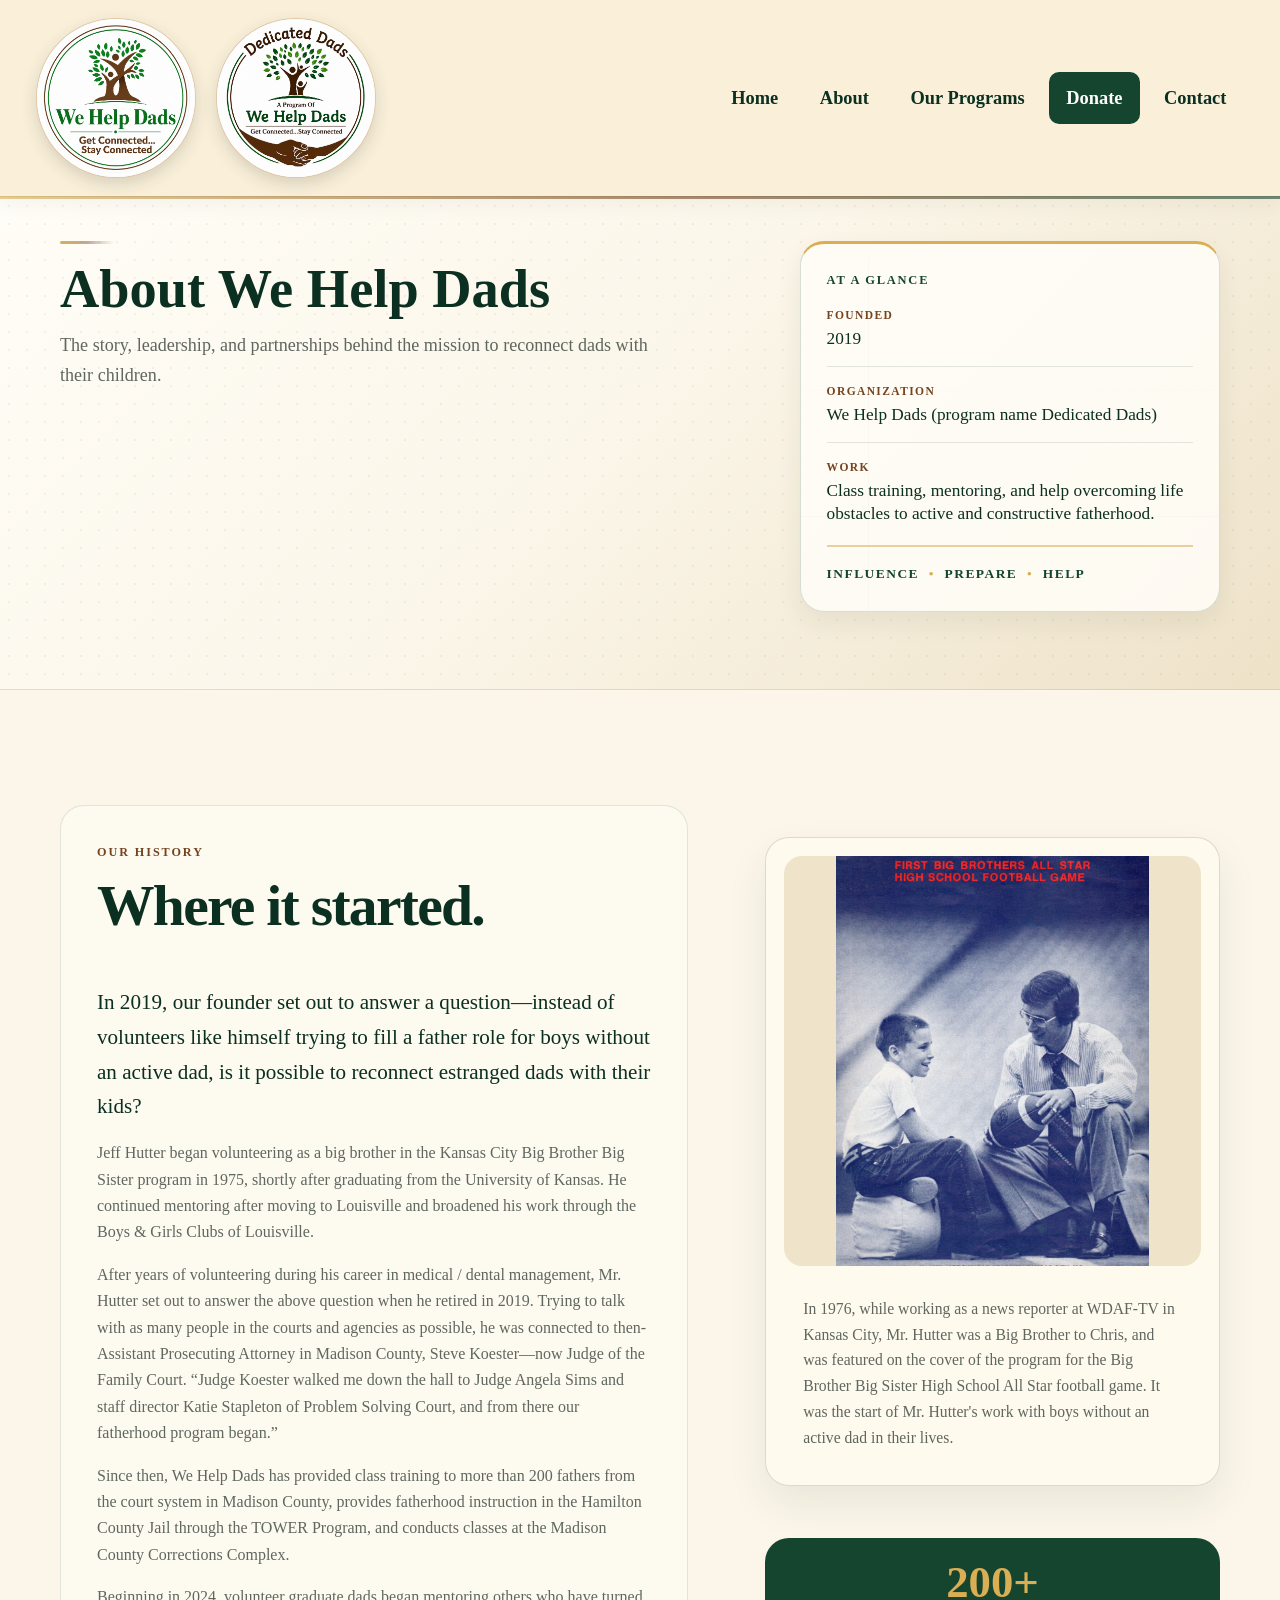
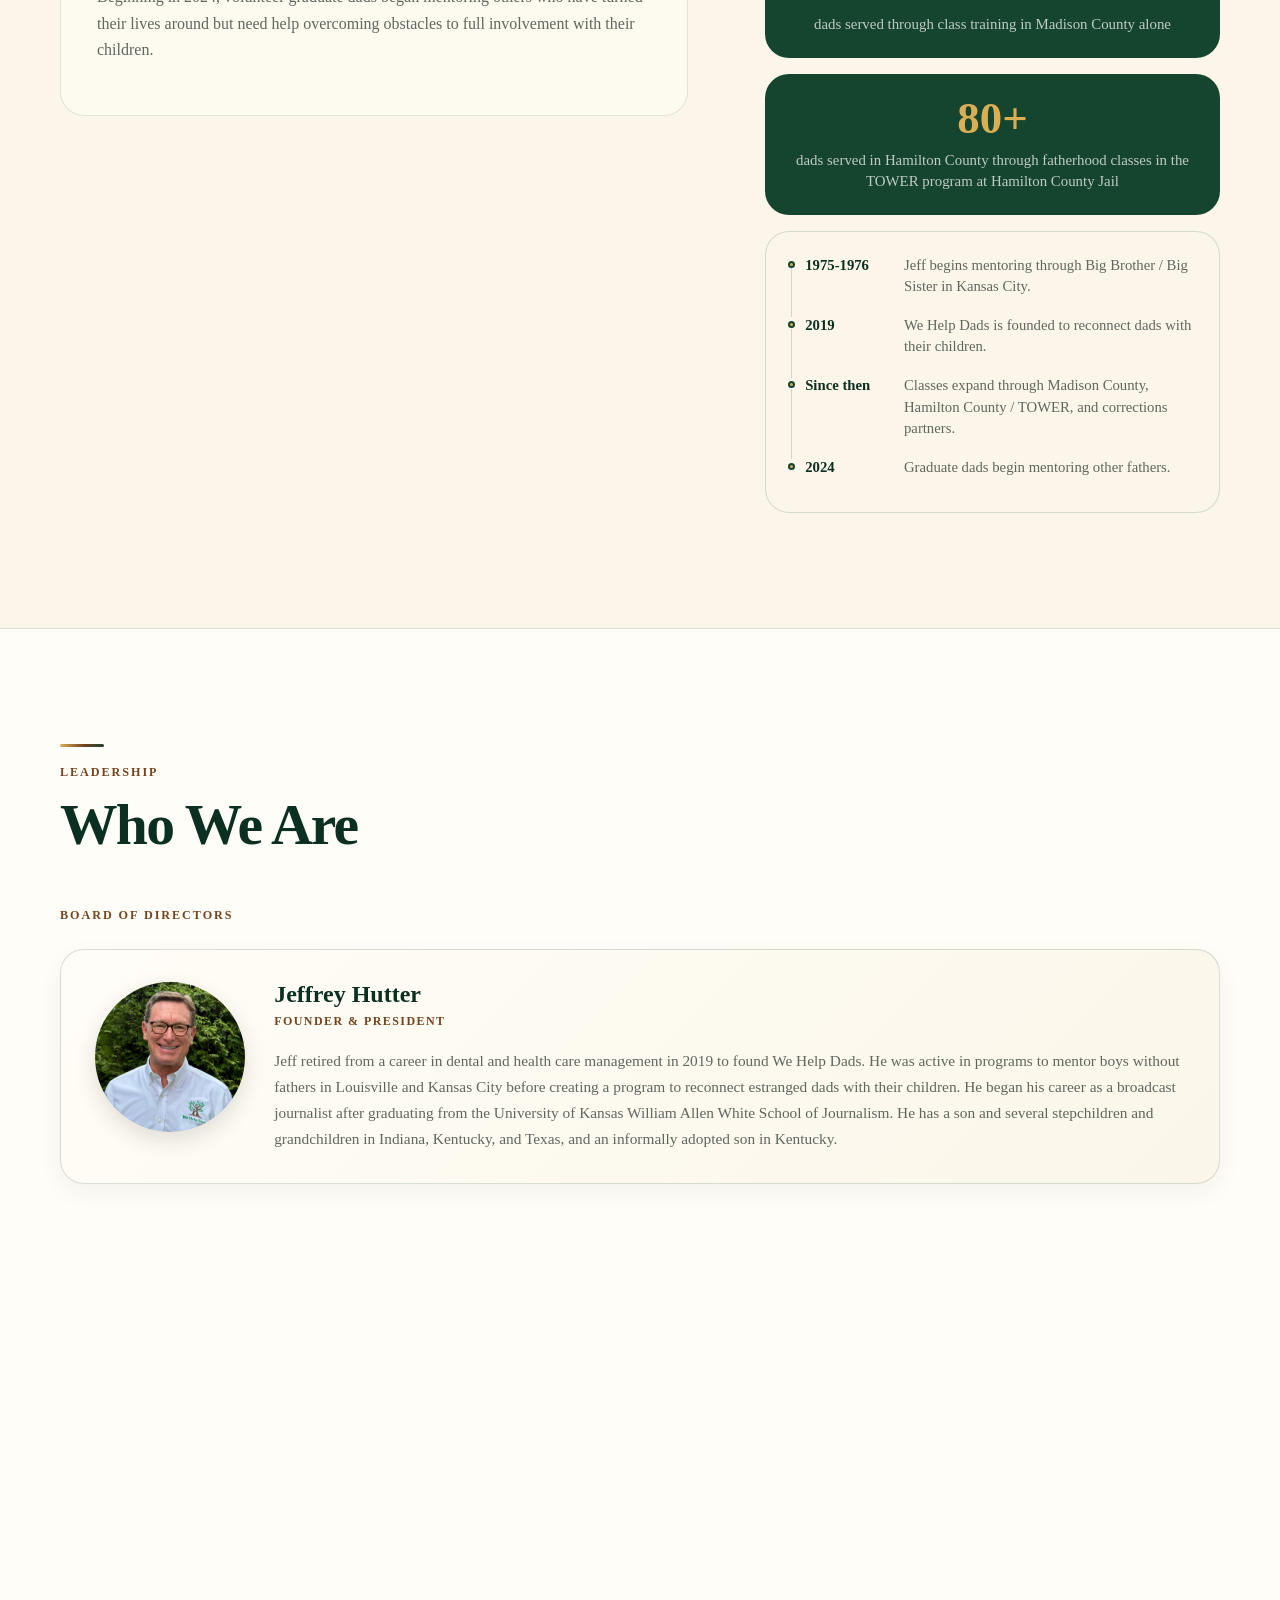
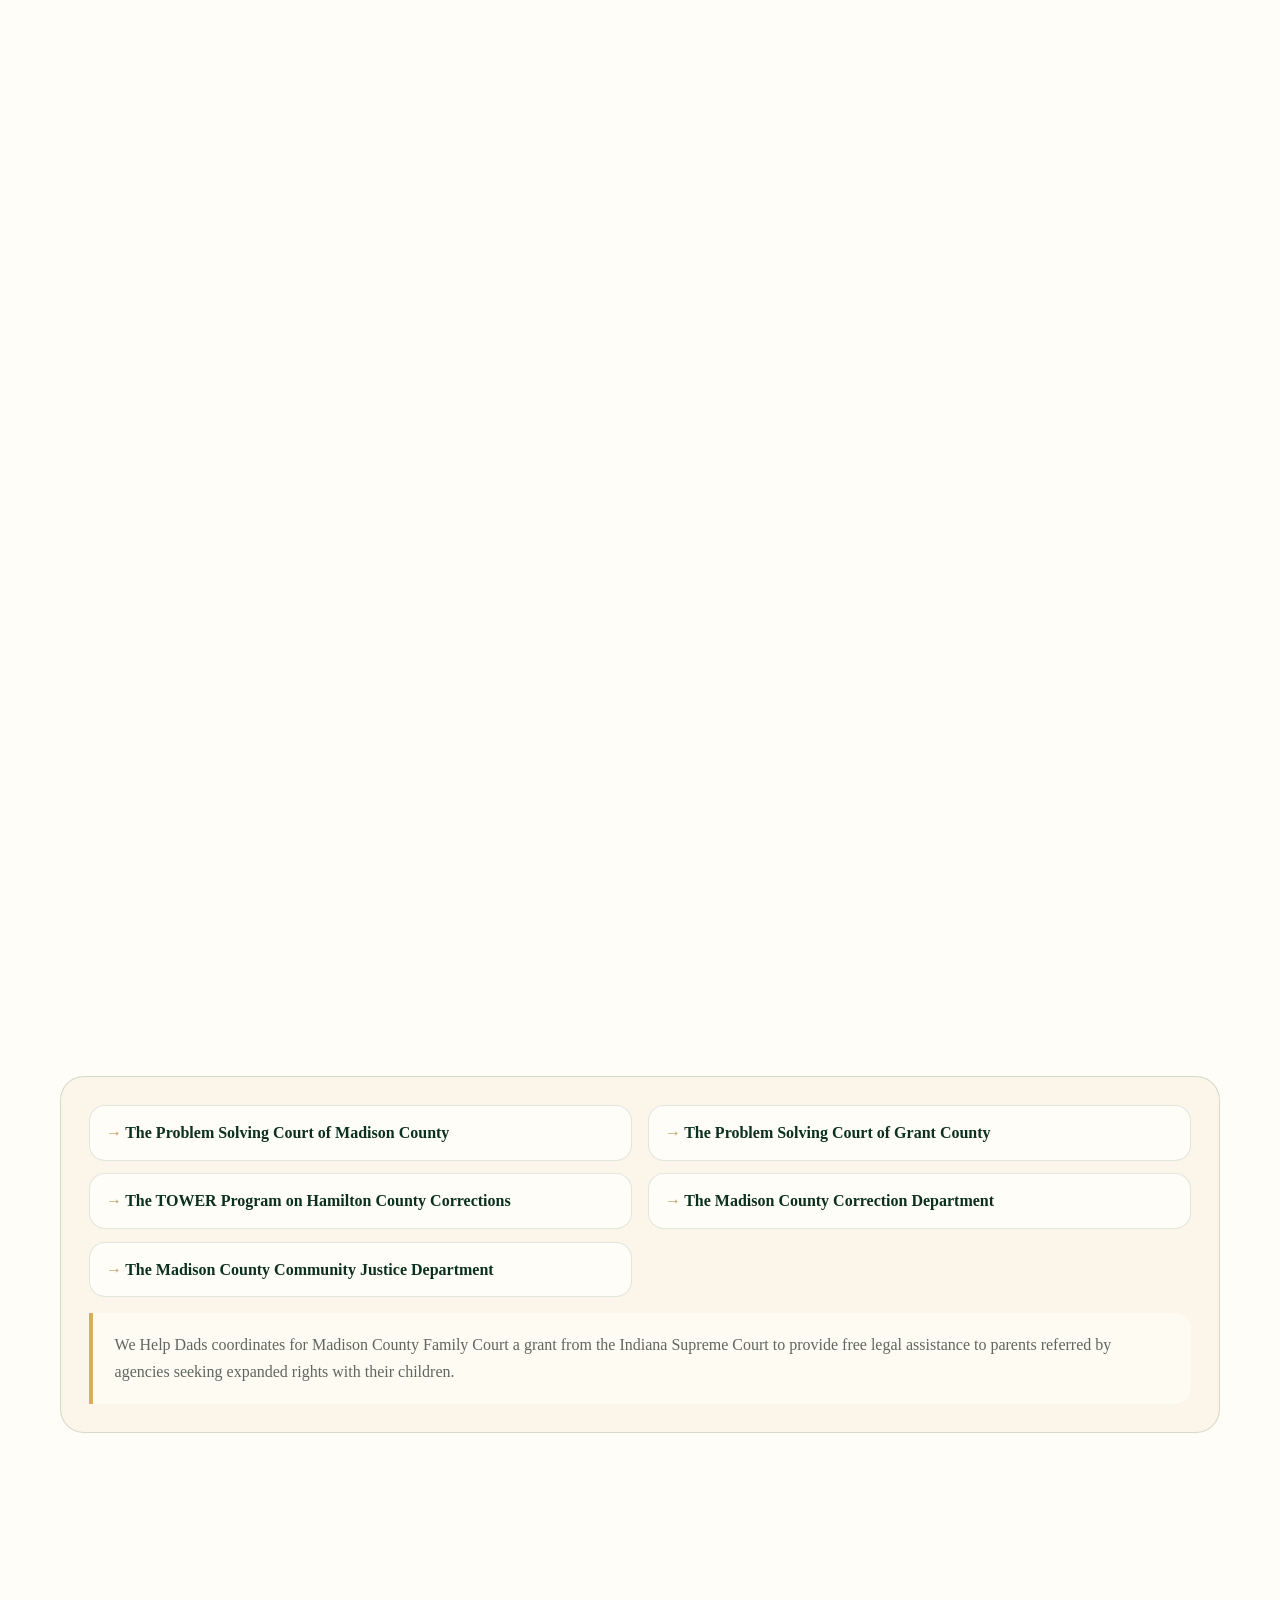
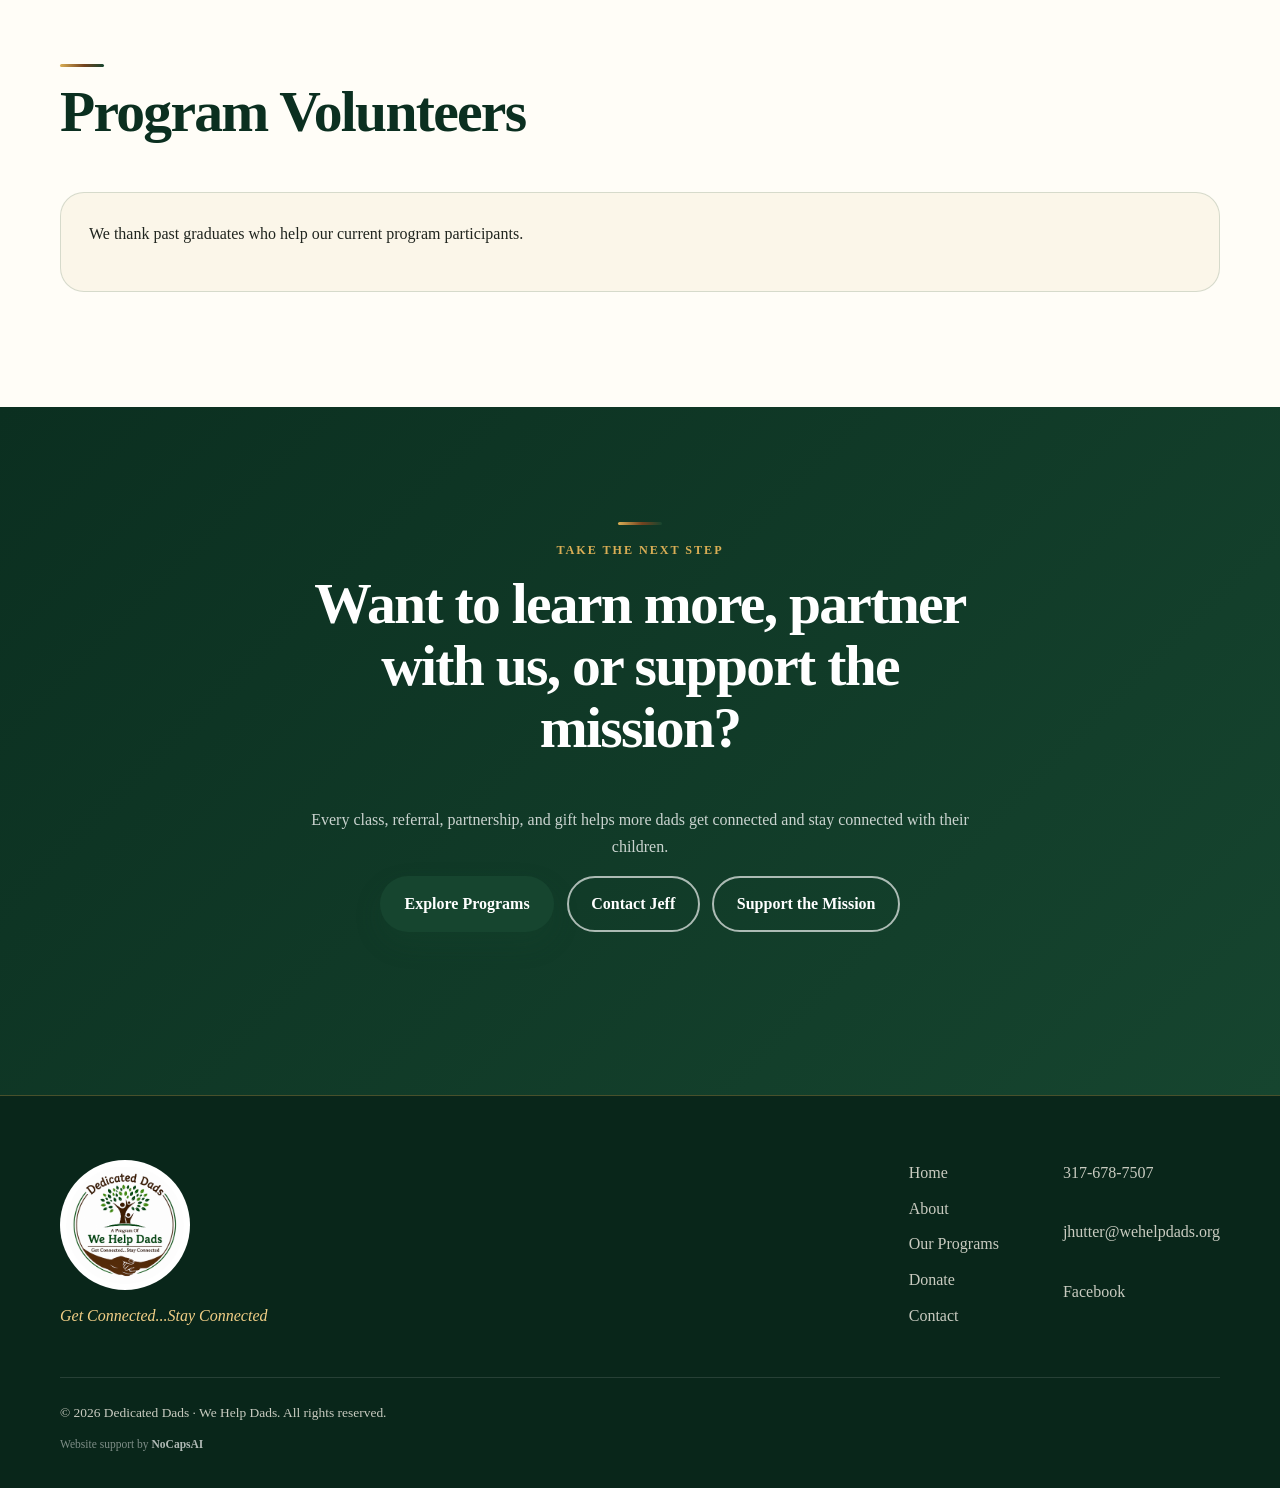
==== commit d64bd8d1: "Apply Jeff 8.14 updates and finalize site branding" ====
--- a/about.html
+++ b/about.html
@@ -21,8 +21,8 @@
   <header class="site-header">
     <nav class="nav container" aria-label="Primary navigation">
       <a class="nav__brand" href="index.html" aria-label="We Help Dads home">
-        <img src="assets/logos/official-dedicated-dads-we-help-dads-logo.png" alt="We Help Dads — Get Connected, Stay Connected" class="nav__logo" />
-        <img src="assets/logos/dedicated-dads-logo-transparent.png" alt="Dedicated Dads, a program of We Help Dads" class="nav__logo-secondary" />
+        <span class="nav__logo-frame nav__logo-secondary"><img src="assets/logos/we_help_dads_tree_emblem.png" alt="We Help Dads — Get Connected, Stay Connected" class="nav__logo-img" /></span>
+        <span class="nav__logo-frame nav__logo"><img src="assets/logos/official-dedicated-dads-we-help-dads-logo.png" alt="Dedicated Dads" class="nav__logo-img" /></span>
       </a>
 
       <button class="nav__toggle" id="navToggle" aria-expanded="false" aria-controls="navMenu" aria-label="Open menu">
@@ -278,7 +278,7 @@
 
       <div class="footer__contact">
         <a href="tel:+13176787507">317-678-7507</a>
-        <a href="mailto:Jeffreyhutter1@gmail.com">Jeffreyhutter1@gmail.com</a>
+        <a href="mailto:jhutter@wehelpdads.org">jhutter@wehelpdads.org</a>
         <a href="https://www.facebook.com/WeHelpDads/" target="_blank" rel="noopener noreferrer">Facebook</a>
       </div>
 
--- a/styles.css
+++ b/styles.css
@@ -9,7 +9,7 @@
   --font-logo:"Cooper Black","Cooper Std Black","Cooper Std","Arial Rounded MT Bold","Trebuchet MS",serif;
 }
 *,*::before,*::after{box-sizing:border-box}
-html{scroll-behavior:smooth;scroll-padding-top:166px}
+html{scroll-behavior:smooth;scroll-padding-top:212px}
 body{margin:0;color:var(--ink);background:var(--cream);font-family:var(--font-logo);line-height:1.65;-webkit-font-smoothing:antialiased}
 body::before{content:"";position:fixed;inset:0;z-index:-1;opacity:.35;background-image:radial-gradient(rgba(116,67,31,.12) .7px,transparent .7px);background-size:18px 18px}
 h1,h2,h3,blockquote{margin-top:0;color:var(--forest-dark);font-family:var(--font-logo);line-height:1.08}
@@ -32,14 +32,24 @@
 
 .site-header{position:sticky;top:0;z-index:100;background:rgba(250,240,218,.95);box-shadow:0 6px 20px rgba(11,47,32,.05);border-bottom:1px solid var(--line);backdrop-filter:blur(16px)}
 .site-header::after{content:"";position:absolute;left:0;right:0;bottom:-3px;height:3px;background:var(--brand-accent);opacity:.6;pointer-events:none}
-.nav{min-height:150px;display:flex;align-items:center;justify-content:space-between;gap:1.5rem}.nav.container{width:100%;max-width:1400px;padding-inline:clamp(1.25rem,3vw,2.25rem)}.nav__brand{flex:none;display:flex;align-items:center;gap:1.25rem}.nav__logo,.nav__logo-secondary{box-sizing:border-box;padding:6px;background:var(--paper);border:1.5px solid rgba(199,154,97,.55);border-radius:50%;box-shadow:0 3px 10px rgba(32,37,31,.1);object-fit:contain}.nav__logo{width:104px;height:104px}.nav__logo-secondary{width:104px;height:104px}
-.nav__menu{display:flex;align-items:center;gap:1.1rem;margin:0;padding:0;list-style:none}.nav__menu a{color:var(--forest-dark);font-size:.91rem;font-weight:700}.nav__menu a:hover{color:var(--brown)}
-.nav__menu>li>a:not(.nav__cta){position:relative;padding-bottom:.2rem}
-.nav__menu>li>a:not(.nav__cta)::after{content:"";position:absolute;left:0;right:100%;bottom:-2px;height:2px;background:var(--gold);border-radius:999px;transition:right .22s var(--ease)}
-.nav__menu>li>a:not(.nav__cta):hover::after,.nav__menu>li>a:not(.nav__cta):focus-visible::after{right:0}
-.nav__item--dropdown{position:relative}.nav__dropdown{position:absolute;top:calc(100% + .75rem);left:0;min-width:170px;margin:0;padding:.55rem;list-style:none;background:var(--paper);border:1px solid var(--line);border-radius:12px;box-shadow:var(--shadow);opacity:0;transform:translateY(-6px);pointer-events:none;transition:.2s var(--ease)}
-.nav__item--dropdown:hover .nav__dropdown,.nav__item--dropdown:focus-within .nav__dropdown{opacity:1;transform:none;pointer-events:auto}.nav__dropdown a{display:block;padding:.55rem .7rem;color:var(--forest-dark);border-radius:8px}.nav__dropdown a:hover{background:rgba(22,69,47,.08)}
-.nav__cta{padding:.55rem 1rem;color:#fff!important;background:var(--forest);border-radius:999px;transition:.2s var(--ease)}.nav__cta:hover{background:var(--forest-dark);box-shadow:0 8px 20px rgba(217,174,85,.35)}.nav__toggle{display:none;padding:.5rem;border:0;background:none;cursor:pointer}
+.nav{min-height:196px;display:flex;align-items:center;justify-content:space-between;gap:1.5rem}
+.nav.container{width:100%;max-width:1400px;padding-inline:clamp(1.25rem,3vw,2.25rem)}
+.nav__brand{flex:none;display:flex;align-items:center;gap:1.25rem}
+/* Single source of truth for header logo badge sizing: true circle, equal width/height */
+.nav__logo-frame{box-sizing:border-box;display:block;width:160px;height:160px;padding:8px;overflow:hidden;background:var(--paper);border:1.5px solid rgba(199,154,97,.55);border-radius:50%;box-shadow:0 6px 16px rgba(32,37,31,.16)}
+.nav__logo-img{display:block;width:100%;height:100%;object-fit:contain;object-position:center}
+.nav__logo .nav__logo-img{transform:scale(1.12)}
+.nav__logo-secondary .nav__logo-img{transform:scale(1.12)}
+/* Desktop nav: larger, more substantial text and click targets */
+.nav__menu{display:flex;align-items:center;gap:.4rem;margin:0;padding:0;list-style:none}
+.nav__menu a{display:inline-flex;align-items:center;color:var(--forest-dark);font-size:1.15rem;font-weight:700;padding:.7rem 1.1rem;border-radius:10px}
+.nav__menu a:hover{color:var(--brown)}
+.nav__menu>li>a:not(.nav__cta){position:relative}
+.nav__menu>li>a:not(.nav__cta)::after{content:"";position:absolute;left:1.1rem;right:calc(100% - 1.1rem);bottom:.45rem;height:2px;background:var(--gold);border-radius:999px;transition:right .22s var(--ease)}
+.nav__menu>li>a:not(.nav__cta):hover::after,.nav__menu>li>a:not(.nav__cta):focus-visible::after{right:1.1rem}
+.nav__item--dropdown{position:relative}.nav__item--dropdown::before{content:"";position:absolute;left:0;top:100%;width:max(100%,170px);height:.85rem}.nav__dropdown{position:absolute;top:calc(100% + .75rem);left:0;min-width:170px;margin:0;padding:.55rem;list-style:none;background:var(--paper);border:1px solid var(--line);border-radius:12px;box-shadow:var(--shadow);opacity:0;transform:translateY(-6px);pointer-events:none;transition:.2s var(--ease)}
+.nav__item--dropdown:hover .nav__dropdown,.nav__item--dropdown:focus-within .nav__dropdown{opacity:1;transform:none;pointer-events:auto}.nav__dropdown a{display:block;padding:.55rem .7rem;color:var(--forest-dark);border-radius:8px;font-size:.91rem}.nav__dropdown a:hover{background:rgba(22,69,47,.08)}
+.nav__cta{padding:.75rem 1.4rem;color:#fff!important;background:var(--forest);border-radius:999px;transition:.2s var(--ease)}.nav__cta:hover{background:var(--forest-dark);box-shadow:0 8px 20px rgba(217,174,85,.35)}.nav__toggle{display:none;padding:.5rem;border:0;background:none;cursor:pointer}
 .nav__toggle span{display:block;width:26px;height:2px;margin:5px 0;background:var(--forest);transition:.2s}.nav__toggle[aria-expanded=true] span:nth-child(1){transform:translateY(7px) rotate(45deg)}
 .nav__toggle[aria-expanded=true] span:nth-child(2){opacity:0}.nav__toggle[aria-expanded=true] span:nth-child(3){transform:translateY(-7px) rotate(-45deg)}
 
@@ -215,6 +225,8 @@
 .programs-overview__gallery img{width:100%;aspect-ratio:4/3;height:auto;object-fit:cover;object-position:center center;display:block;border-radius:16px;background:var(--cream-deep)}
 .programs__photo-pair{display:grid;grid-template-columns:1fr 1fr;gap:.85rem}
 .programs__photo-pair--single{grid-template-columns:1fr}
+.programs__photo-pair--stagger{align-items:start}
+.programs__photo--offset{margin-top:2.5rem}
 .programs__photo-pair figure{margin:0;overflow:hidden;border-radius:18px;background:var(--cream-deep)}
 .programs__photo-pair img{width:100%;height:185px;object-fit:cover;display:block}
 .programs__photo-pair--single img{height:320px}
@@ -253,10 +265,11 @@
 
 @media(max-width:900px){
   h1{font-size:3.35rem}
-  html{scroll-padding-top:122px}
-  .nav{min-height:108px}.nav__brand{gap:.7rem}.nav__logo,.nav__logo-secondary{width:80px;height:80px;padding:5px}
+  html{scroll-padding-top:150px}
+  .nav{min-height:140px}.nav__brand{gap:.7rem}.nav__logo-frame{width:112px;height:112px;padding:6px}
   .nav__toggle{display:block}.nav__menu{position:absolute;top:100%;left:4.5%;right:4.5%;display:grid;gap:.2rem;padding:1rem;background:var(--paper);border:1px solid var(--line);border-radius:18px;box-shadow:var(--shadow);opacity:0;transform:translateY(-10px);pointer-events:none;transition:.2s}
-  .nav__menu.is-open{opacity:1;transform:none;pointer-events:auto}.nav__menu a{display:block;padding:.65rem .8rem}.nav__cta{text-align:center}
+  .nav__menu.is-open{opacity:1;transform:none;pointer-events:auto}.nav__menu a{display:block;font-size:1rem;padding:.65rem .8rem}.nav__cta{text-align:center}
+  .nav__item--dropdown::before{display:none}
   .nav__dropdown{position:static;display:grid;min-width:0;margin:.15rem 0 .35rem .75rem;padding:.1rem;background:transparent;border:0;box-shadow:none;opacity:1;transform:none;pointer-events:auto}.nav__dropdown a{padding:.45rem .8rem}
   .hero__grid,.split,.founder__grid,.program__intro,.refer__inner,.board__inner,.page-banner__grid,.history-layout,.advisors-panel{grid-template-columns:1fr}
   .hero__content{border-right:0;border-bottom:1px solid var(--line)}
@@ -276,13 +289,13 @@
 }
 @media(max-width:600px){
   h1{font-size:2.55rem}
-  html{scroll-padding-top:96px}
-  .section{padding:4.5rem 0}.nav{min-height:84px}.nav__brand{gap:.5rem}.nav__logo,.nav__logo-secondary{width:58px;height:58px;padding:3px}
+  html{scroll-padding-top:104px}
+  .section{padding:4.5rem 0}.nav{min-height:96px}.nav__brand{gap:.5rem}.nav__logo-frame{width:78px;height:78px;padding:4px}
   .button-row{align-items:stretch}.button-row .btn{width:100%}.photo-stack{min-height:440px}.photo-stack__main{width:90%;height:390px}.photo-stack__accent{width:52%;height:185px;border-width:7px}
   .page-banner{padding-top:1.5rem;padding-bottom:3.25rem}.page-banner::after{display:none}.hero-badges{gap:.45rem}.hero-badges li{font-size:.72rem}.hero-feature{padding:.8rem}.hero-feature--simple{padding:1.25rem}.hero-feature--photo img{height:220px}.hero-feature--photo figcaption{position:static;margin:.7rem;padding:.6rem;color:var(--forest-dark);background:var(--cream);border-color:rgba(22,69,47,.12)}
   .gallery{grid-auto-rows:220px}.gallery__item--wide{grid-column:span 2}.gallery__item--tall{grid-row:span 1}.community__footer{display:block}.donate-placeholder{padding:2rem 1.25rem}.giving-grid{grid-template-columns:1fr}.giving-card{min-height:210px}
   .board__grid,.board__member-grid,.partner-list ul{grid-template-columns:1fr}.board-card--bio{grid-column:auto}.history-timeline li{grid-template-columns:1fr;gap:.15rem}.home-links__grid{grid-template-columns:1fr}
-  .programs-overview__gallery,.programs__photo-pair{grid-template-columns:1fr}.programs__photo-pair img{height:220px}
+  .programs-overview__gallery,.programs__photo-pair{grid-template-columns:1fr}.programs__photo-pair img{height:220px}.programs__photo--offset{margin-top:0}
   .footer__grid{grid-template-columns:1fr}.footer__brand,.footer__legal,.footer__credit{grid-column:auto}.footer__credit{margin:-1rem 0 0;text-align:center}
 }
 @media(prefers-reduced-motion:reduce){html{scroll-behavior:auto}*,*::before,*::after{animation:none!important;transition-duration:.001ms!important}.reveal{opacity:1;transform:none}.hero__brand-label,.hero__gold-bar,.hero__mission-eyebrow,.hero__headline,.hero__statement,.hero__actions,.hero__tagline,.hero__panel{opacity:1;transform:none}}
@@ -594,6 +607,10 @@
   object-position: center 34%;
 }
 
+.testimonial-card__media--shaq img {
+  object-position: top center;
+}
+
 .testimonial-card__image-pair .testimonial-card__image {
   width: 100%;
   height: 240px;
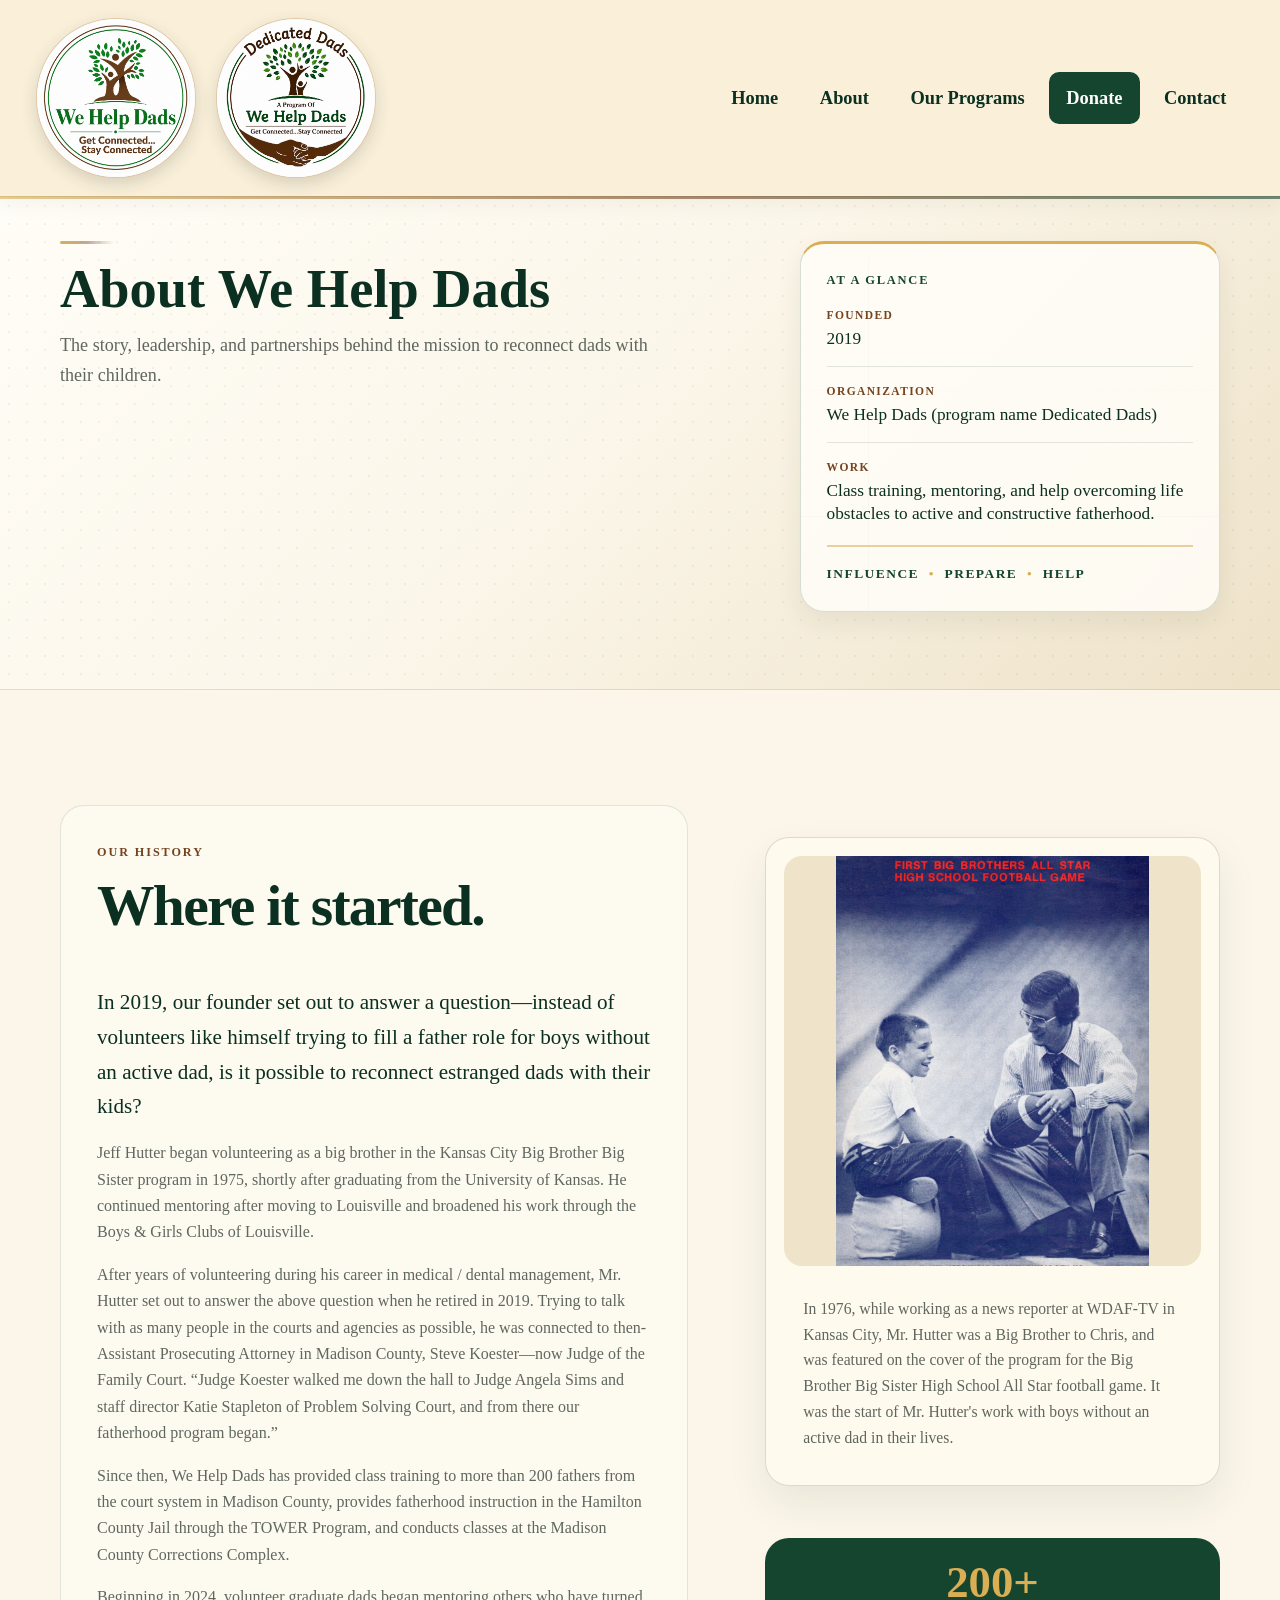
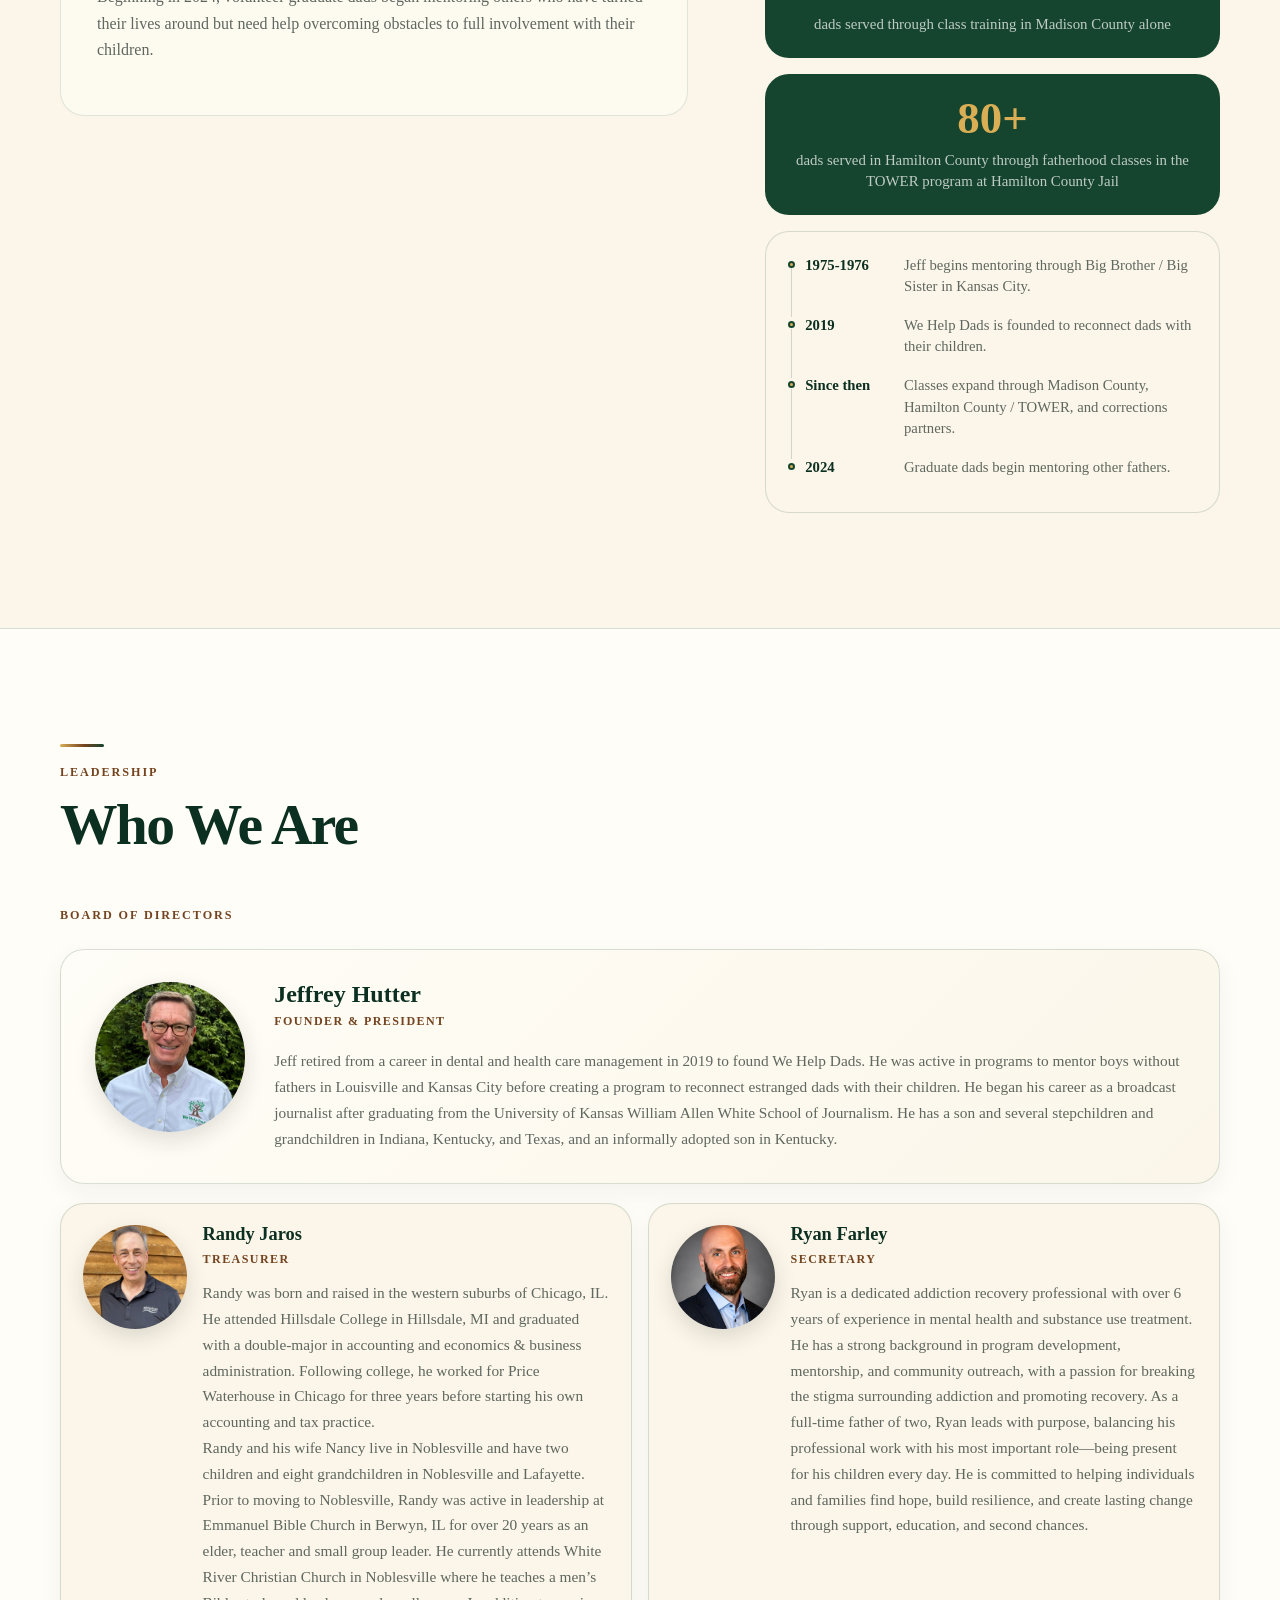
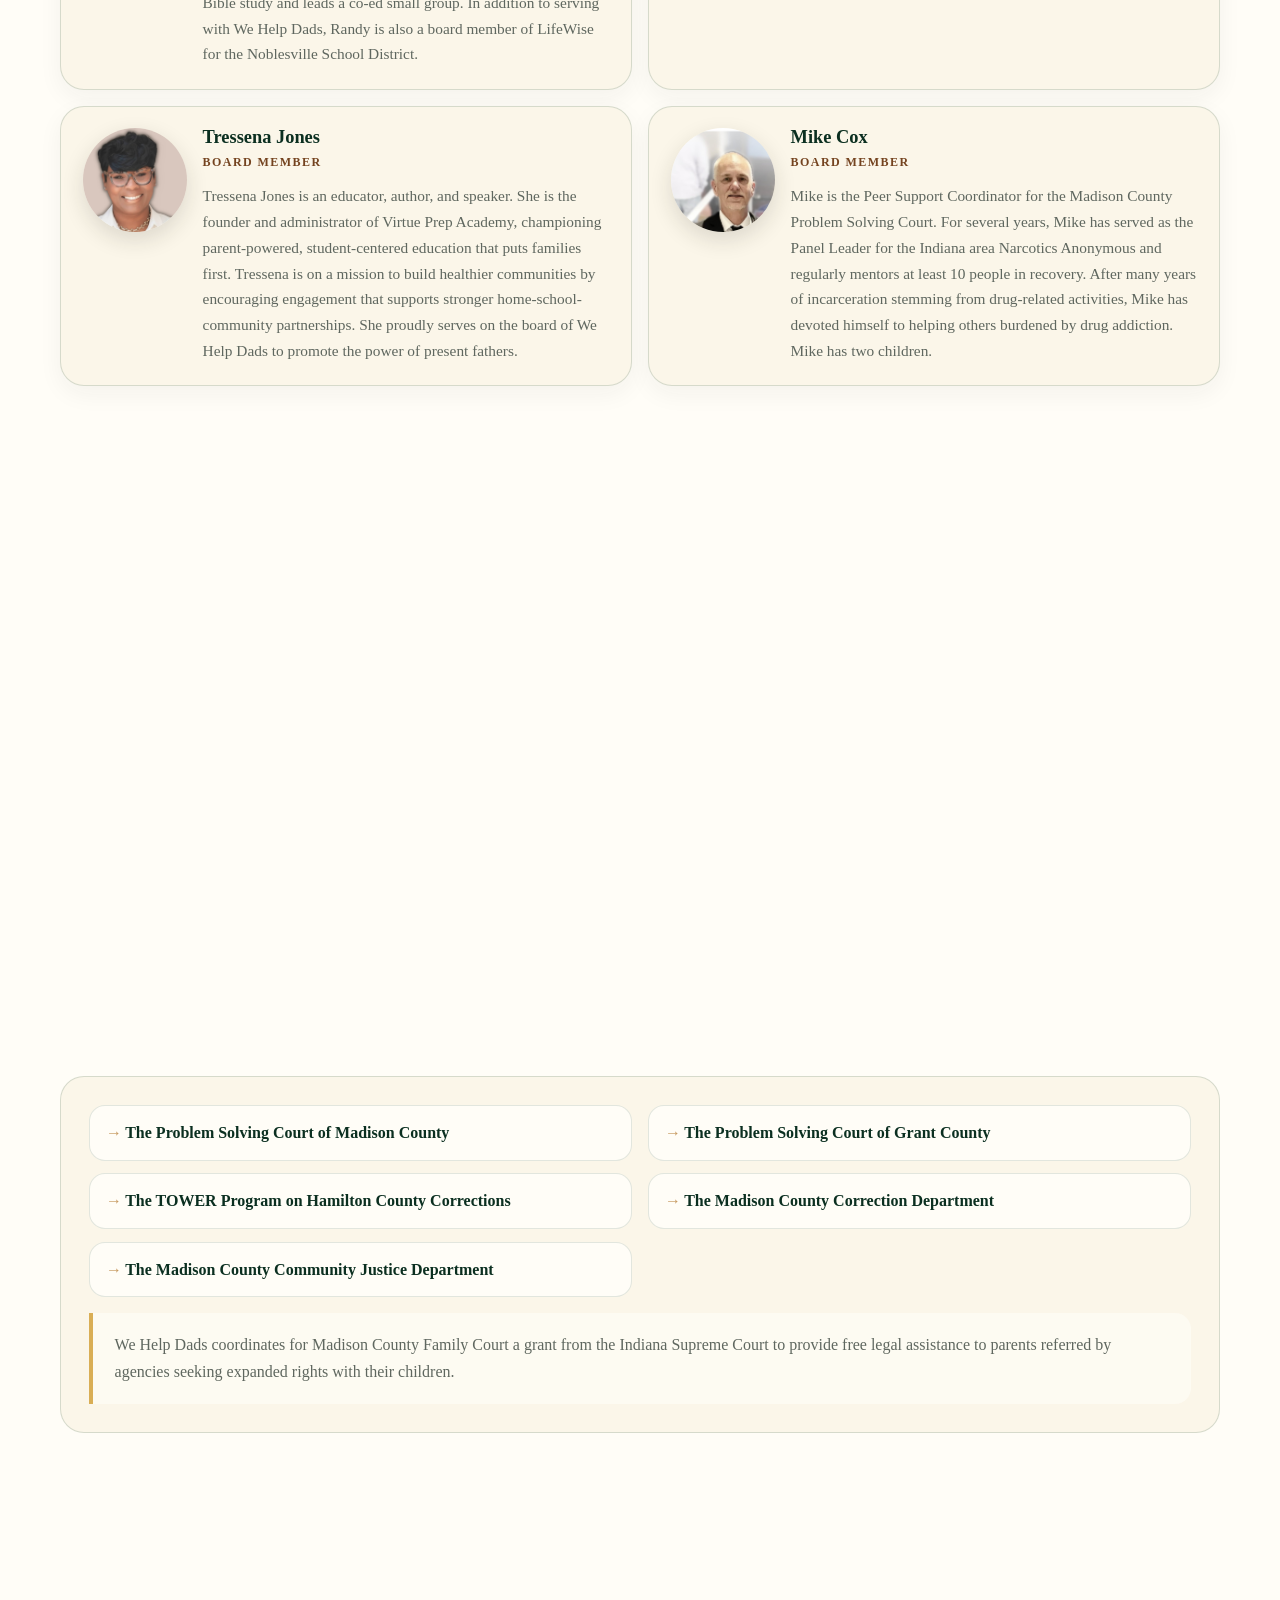
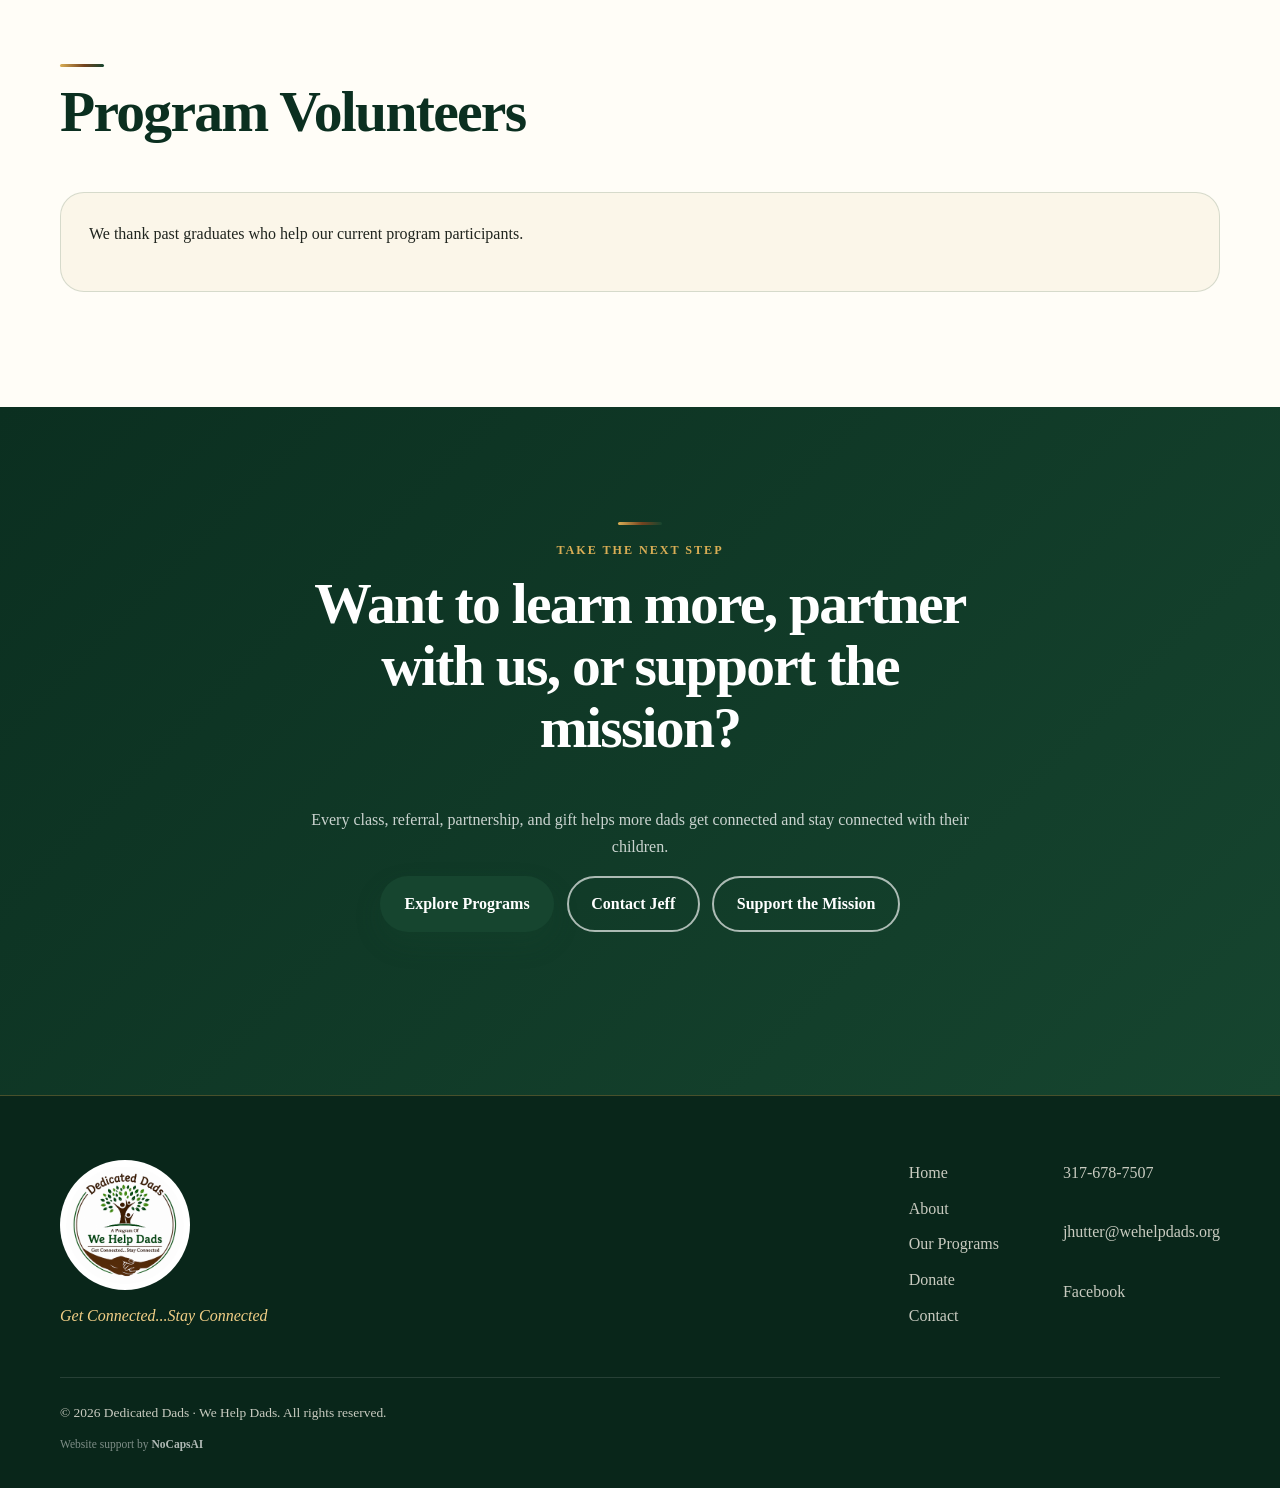
==== commit 90ed90b1: "Split About and Programs into separate pages" ====
--- a/about.html
+++ b/about.html
@@ -35,21 +35,19 @@
         <li class="nav__item--dropdown">
           <a href="about.html" aria-haspopup="true" aria-current="page">About</a>
           <ul class="nav__dropdown" aria-label="About">
-            <li><a href="about.html#history">Our History</a></li>
-            <li><a href="about.html#who-we-are">Who We Are</a></li>
-            <li><a href="about.html#board">Board of Directors</a></li>
-            <li><a href="about.html#partners">Partner Programs</a></li>
+            <li><a href="history.html">Our History</a></li>
+            <li><a href="who-we-are.html">Who We Are</a></li>
+            <li><a href="board.html">Board of Directors</a></li>
+            <li><a href="partner-programs.html">Partner Programs</a></li>
           </ul>
         </li>
 
         <li class="nav__item--dropdown">
           <a href="programs.html" aria-haspopup="true">Our Programs</a>
           <ul class="nav__dropdown" aria-label="Our Programs">
-            <li><a href="programs.html">Programs Overview</a></li>
-            <li><a href="programs.html#influence">Influence</a></li>
-            <li><a href="programs.html#prepare">Prepare</a></li>
-            <li><a href="programs.html#help">Help</a></li>
-            <li><a href="programs.html#dedicated-dads-20">Dedicated Dads 2.0</a></li>
+            <li><a href="programs.html">Program Overview</a></li>
+            <li><a href="classroom-training.html">Dedicated Dads Classroom Training</a></li>
+            <li><a href="dedicated-dads-2.html">Dedicated Dads 2.0</a></li>
           </ul>
         </li>
 
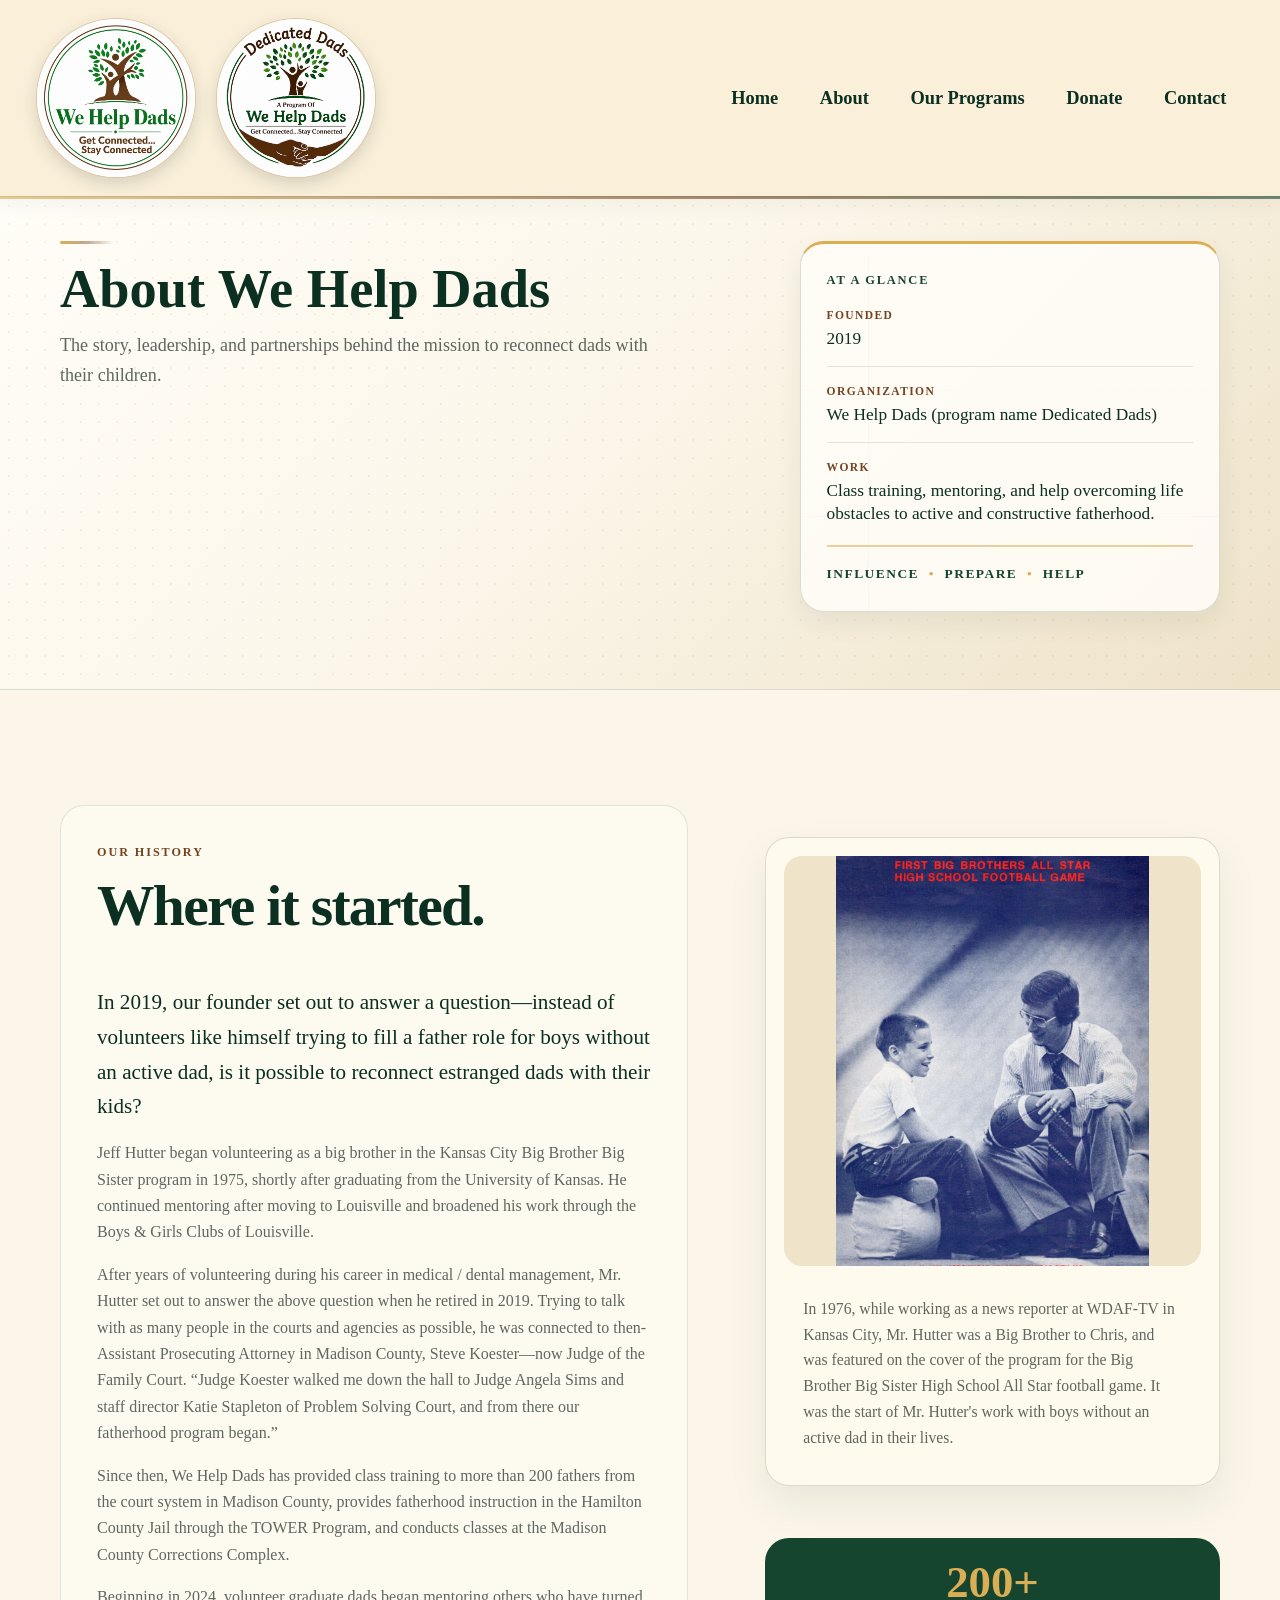
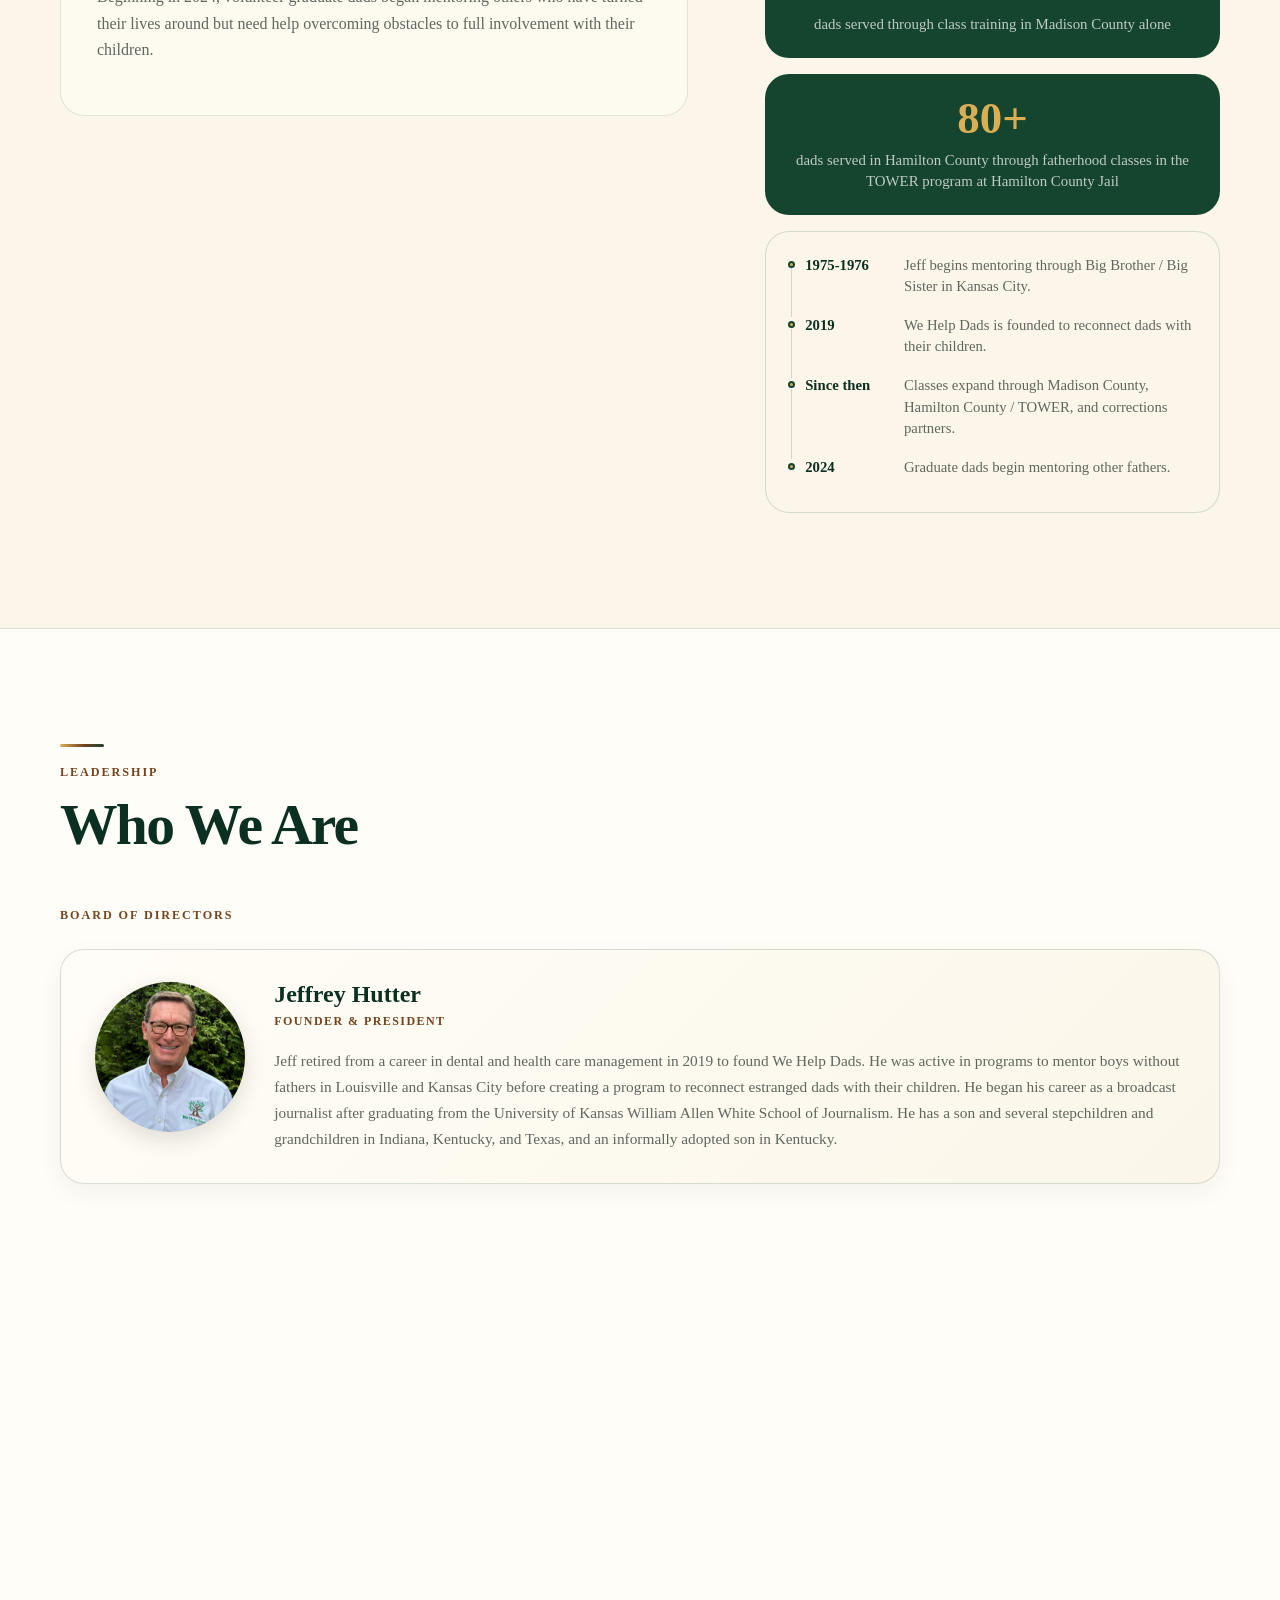
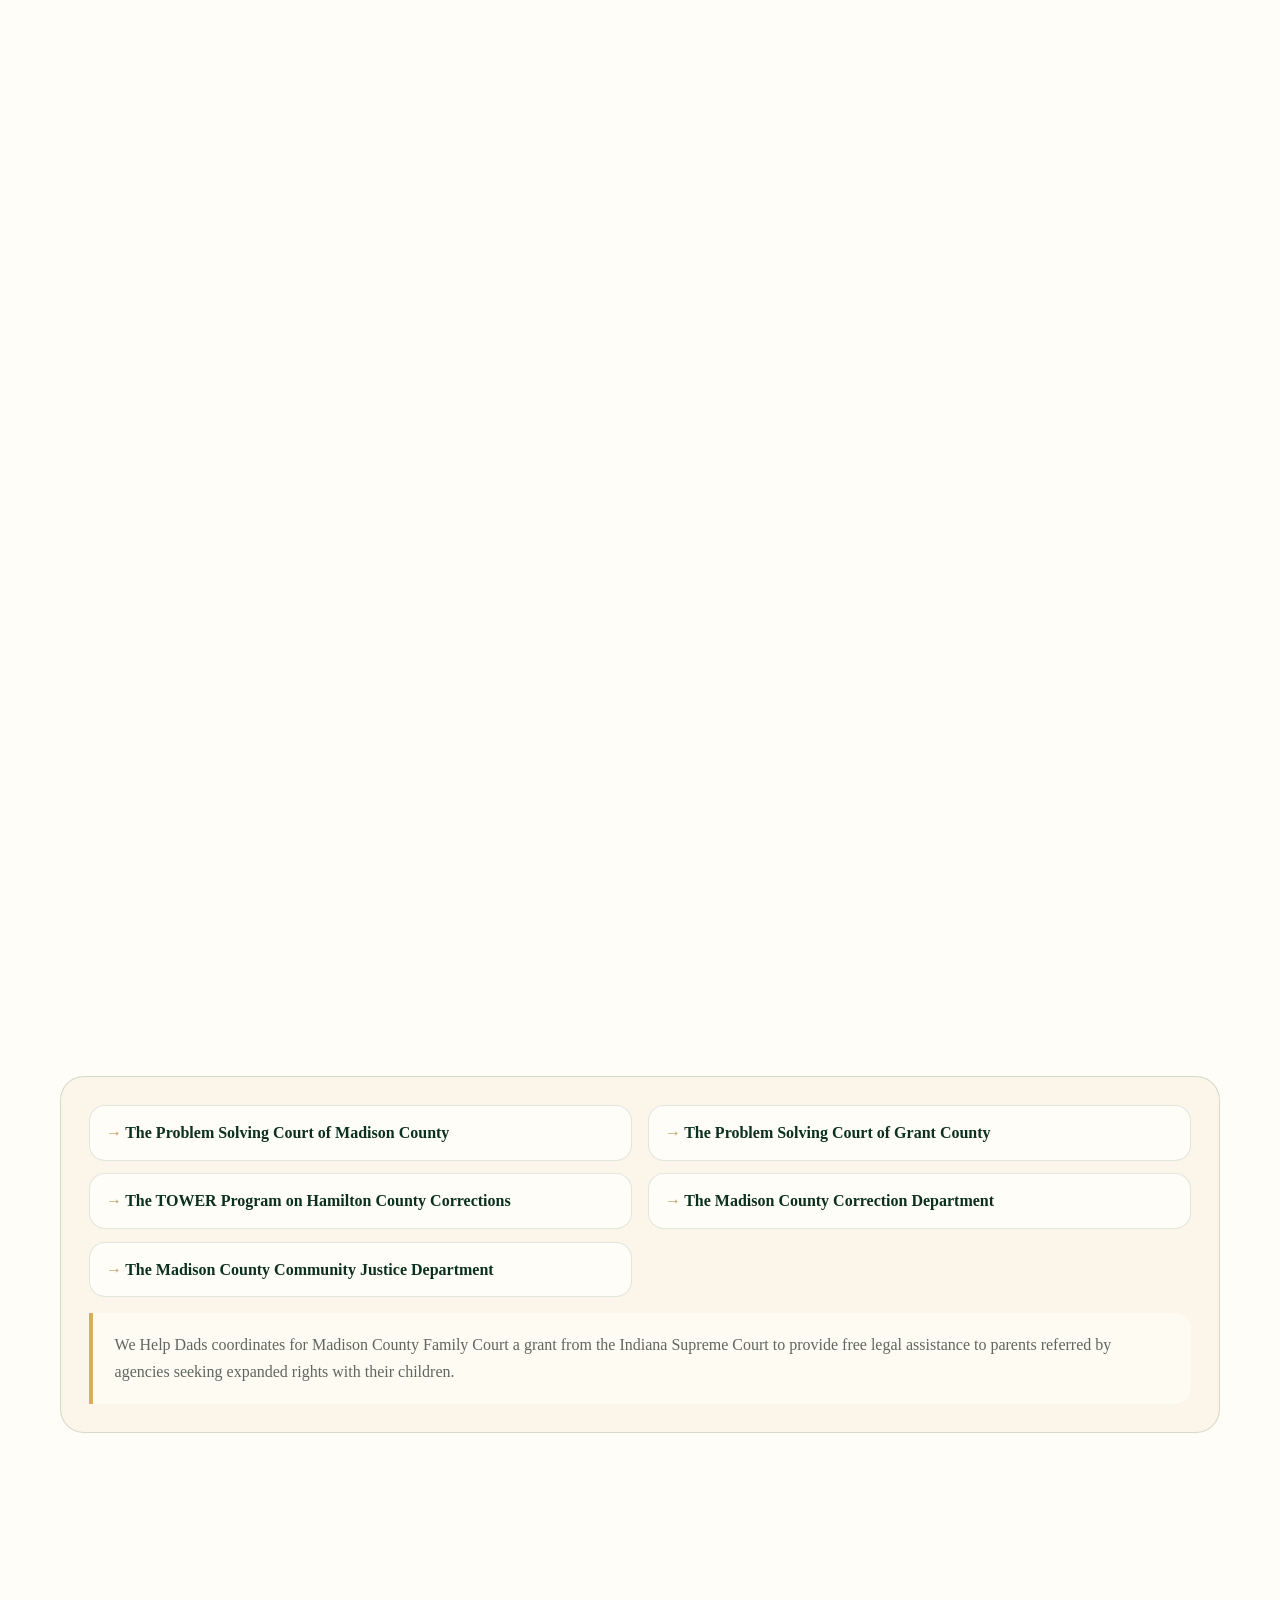
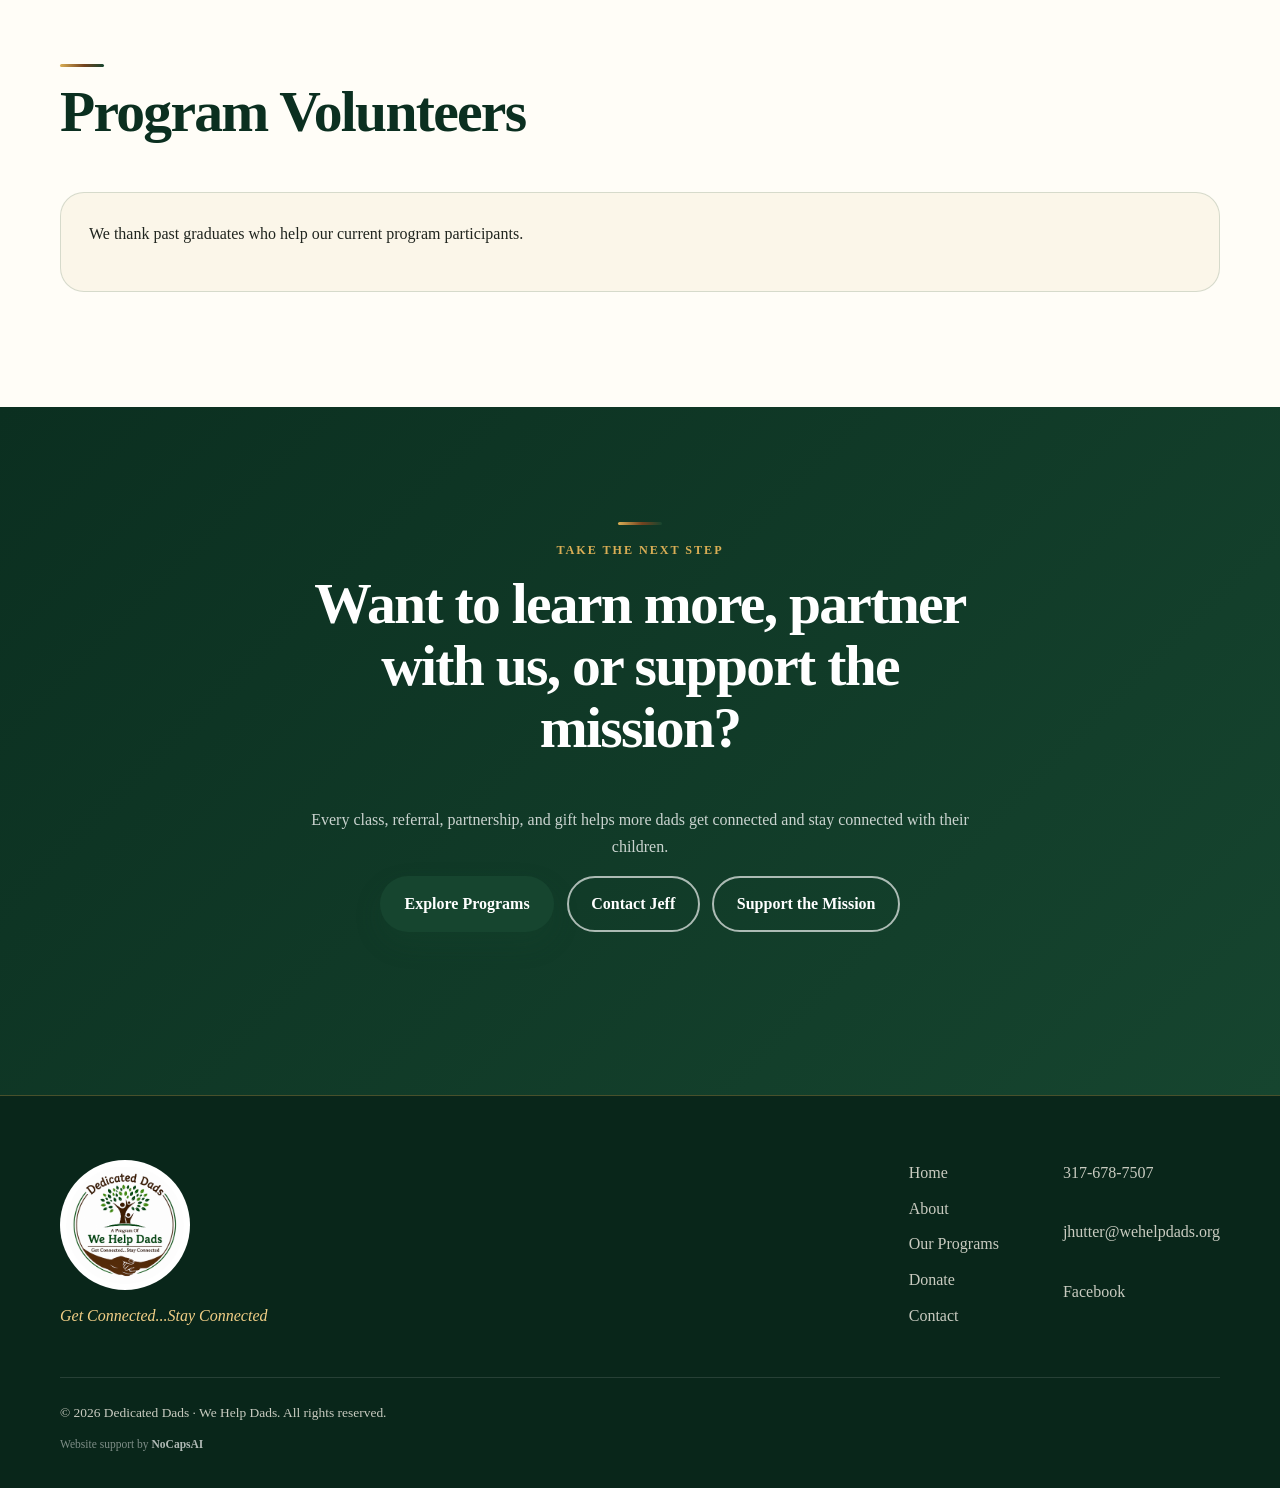
==== commit 4feabe04: "Add NoCapsAI footer credit and finalize navigation" ====
--- a/about.html
+++ b/about.html
@@ -36,7 +36,7 @@
           <a href="about.html" aria-haspopup="true" aria-current="page">About</a>
           <ul class="nav__dropdown" aria-label="About">
             <li><a href="history.html">Our History</a></li>
-            <li><a href="who-we-are.html">Who We Are</a></li>
+            
             <li><a href="board.html">Board of Directors</a></li>
             <li><a href="partner-programs.html">Partner Programs</a></li>
           </ul>
@@ -51,7 +51,7 @@
           </ul>
         </li>
 
-        <li><a class="nav__cta" href="donate.html">Donate</a></li>
+        <li><a href="donate.html">Donate</a></li>
         <li><a href="contact.html">Contact</a></li>
       </ul>
     </nav>
--- a/styles.css
+++ b/styles.css
@@ -226,6 +226,11 @@
 .programs__photo-pair{display:grid;grid-template-columns:1fr 1fr;gap:.85rem}
 .programs__photo-pair--single{grid-template-columns:1fr}
 .programs__photo-pair--stagger{align-items:start}
+.programs__photo-pair--stacked{grid-template-columns:1fr;gap:0;align-items:start;overflow:visible}
+.programs__photo-pair--stacked figure:first-child{position:relative;z-index:2;width:94%;justify-self:start;box-shadow:0 16px 30px rgba(7,13,22,.14)}
+.programs__photo-pair--stacked figure:nth-child(2){position:relative;z-index:1;width:92%;justify-self:end;margin-top:1.75rem;transform:translateX(1.3rem);box-shadow:0 18px 34px rgba(7,13,22,.18)}
+.programs__photo-pair--stacked img{height:250px}
+@media (max-width:720px){.programs__photo-pair--stacked{gap:1.25rem}.programs__photo-pair--stacked figure:first-child,.programs__photo-pair--stacked figure:nth-child(2){width:100%;margin-top:0;transform:none}}
 .programs__photo--offset{margin-top:2.5rem}
 .programs__photo-pair figure{margin:0;overflow:hidden;border-radius:18px;background:var(--cream-deep)}
 .programs__photo-pair img{width:100%;height:185px;object-fit:cover;display:block}
@@ -635,3 +640,5 @@
     height: 260px;
   }
 }
+
+.contact__subheading{margin:-.4rem 0 1.1rem;font-size:1.15rem;font-weight:800;color:var(--forest-dark)}
